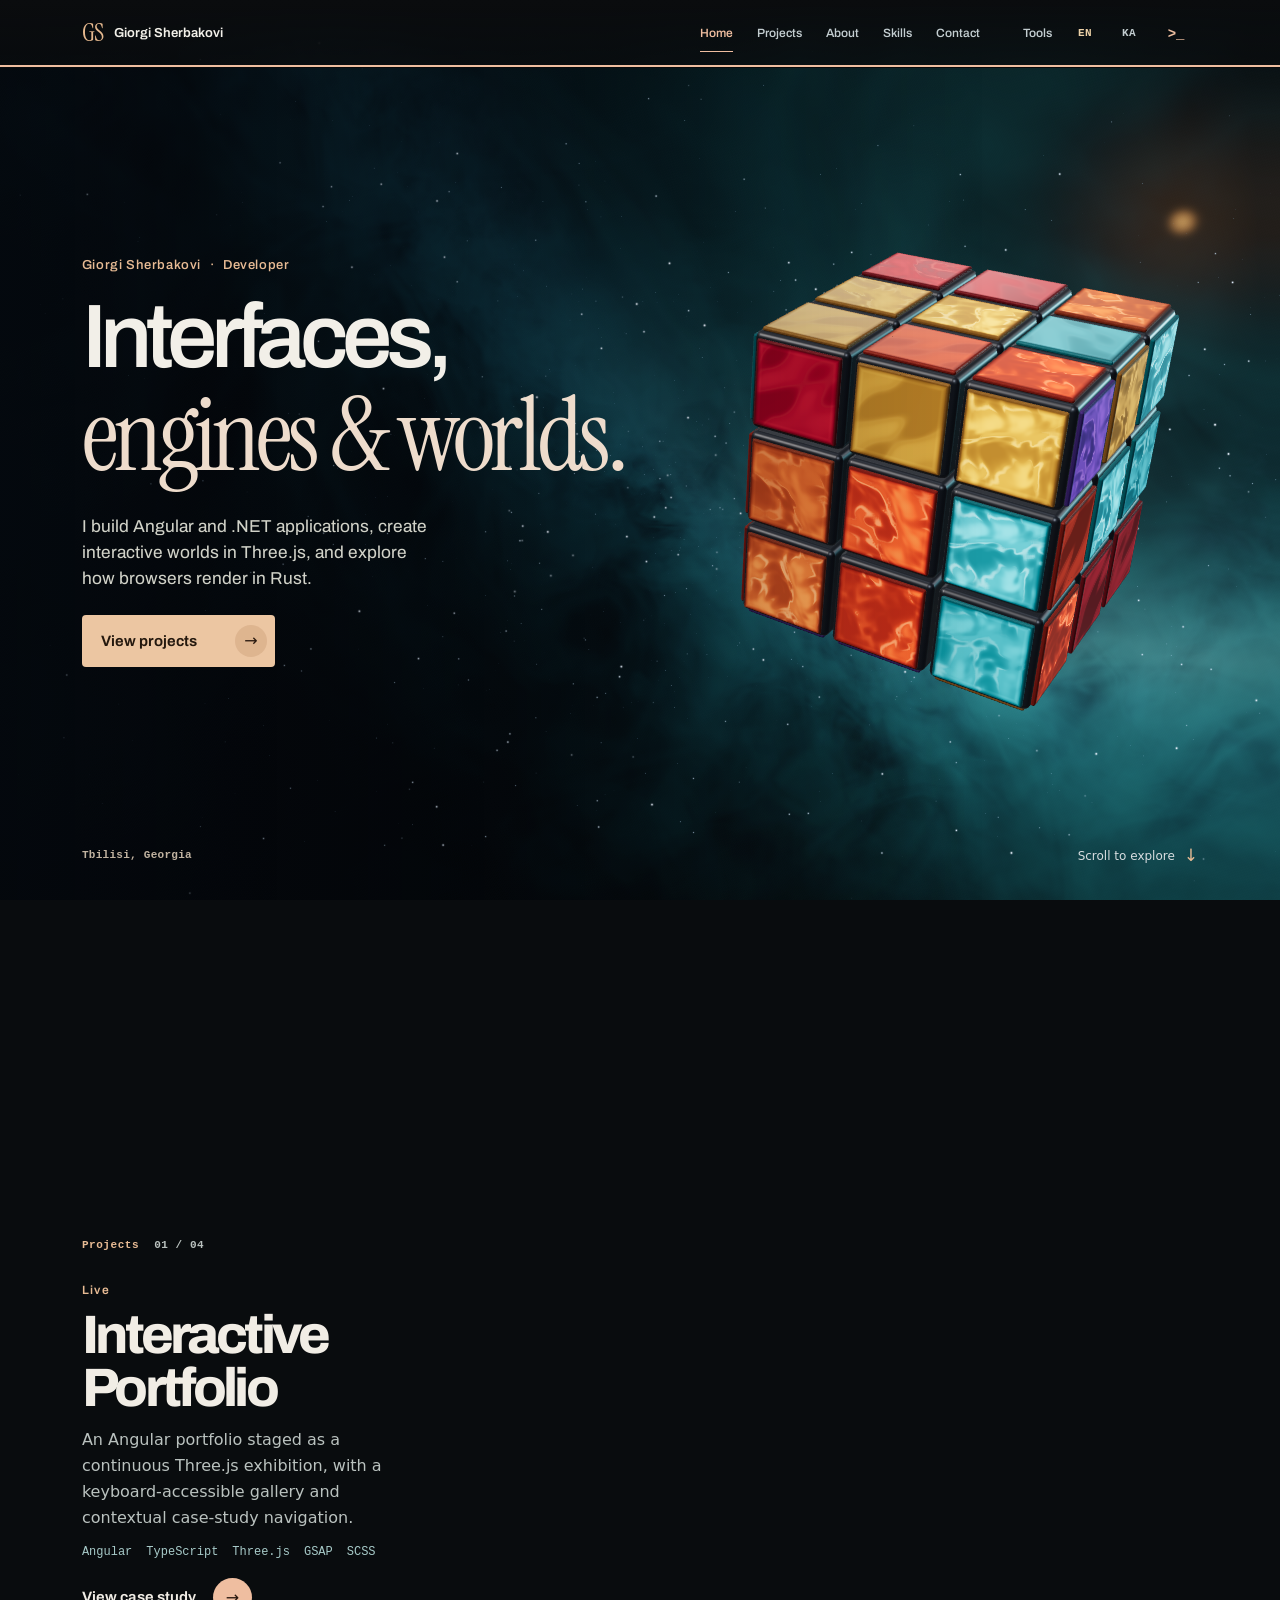
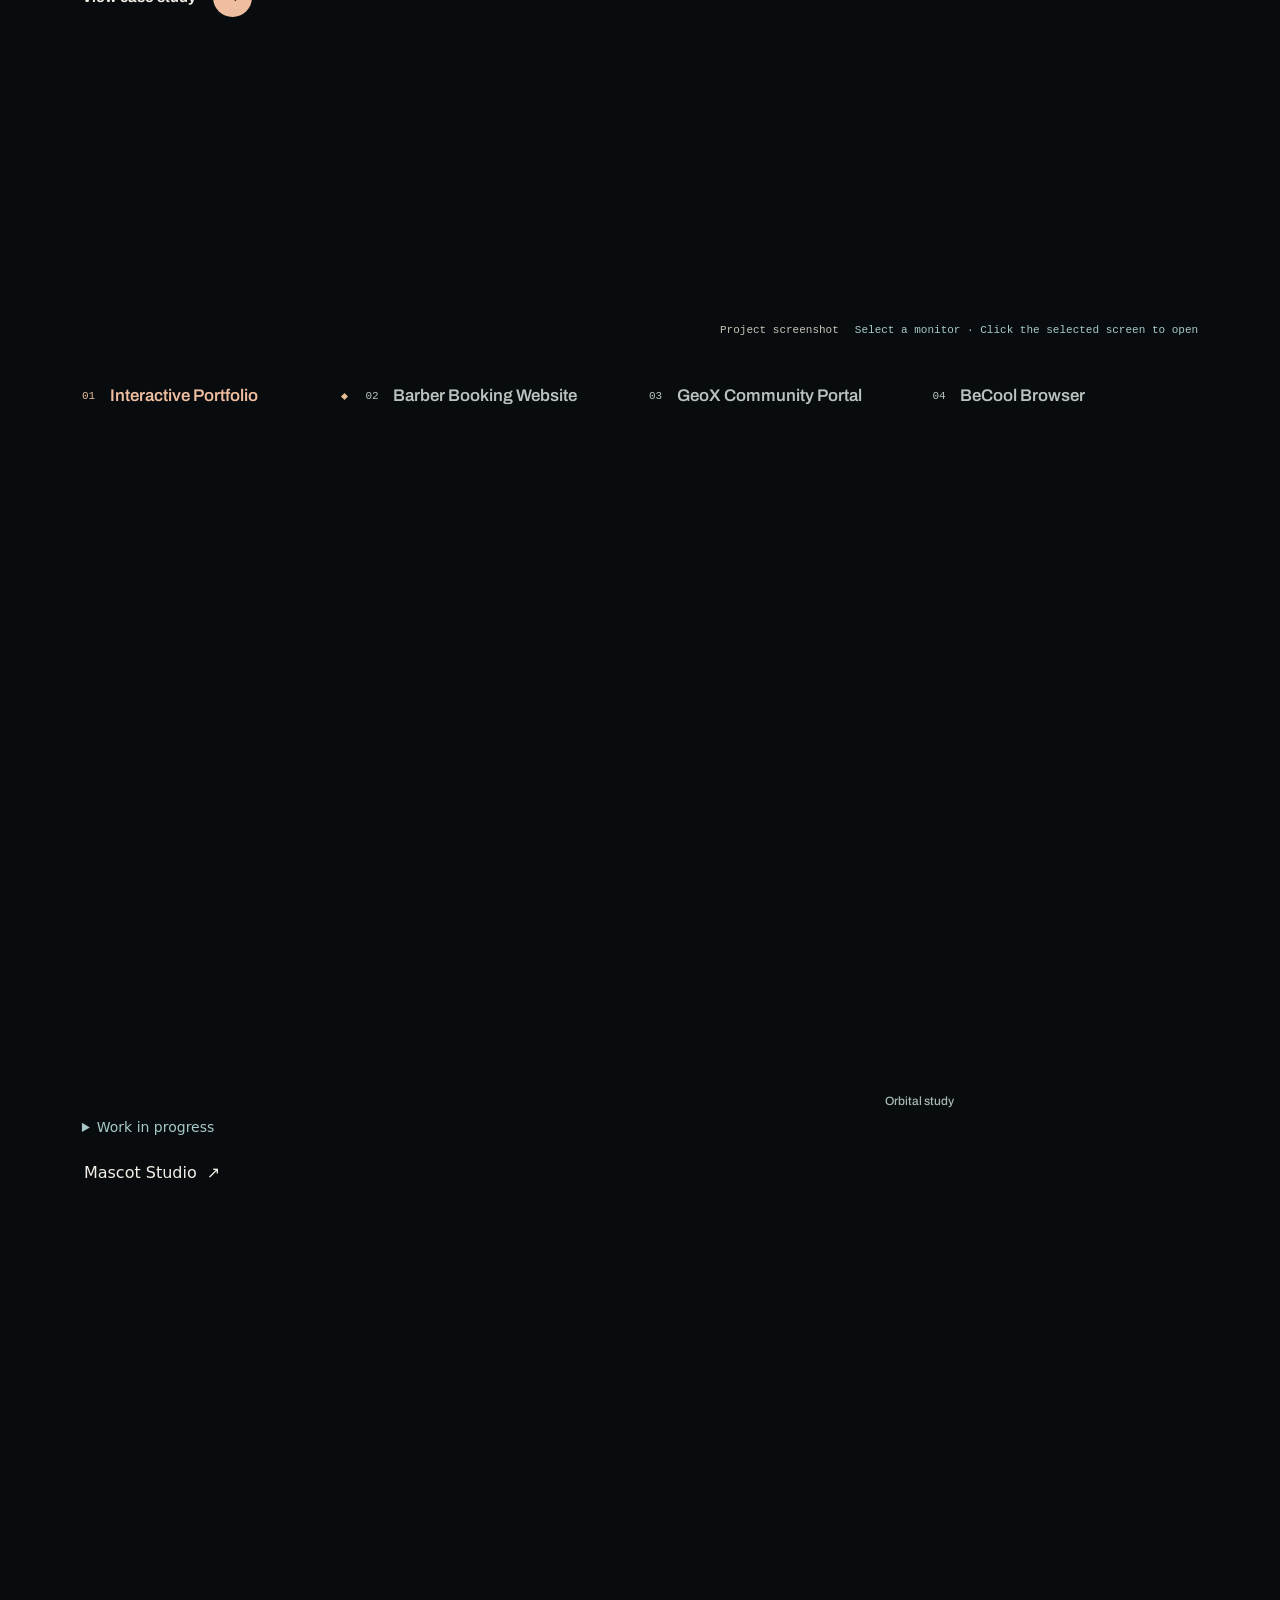
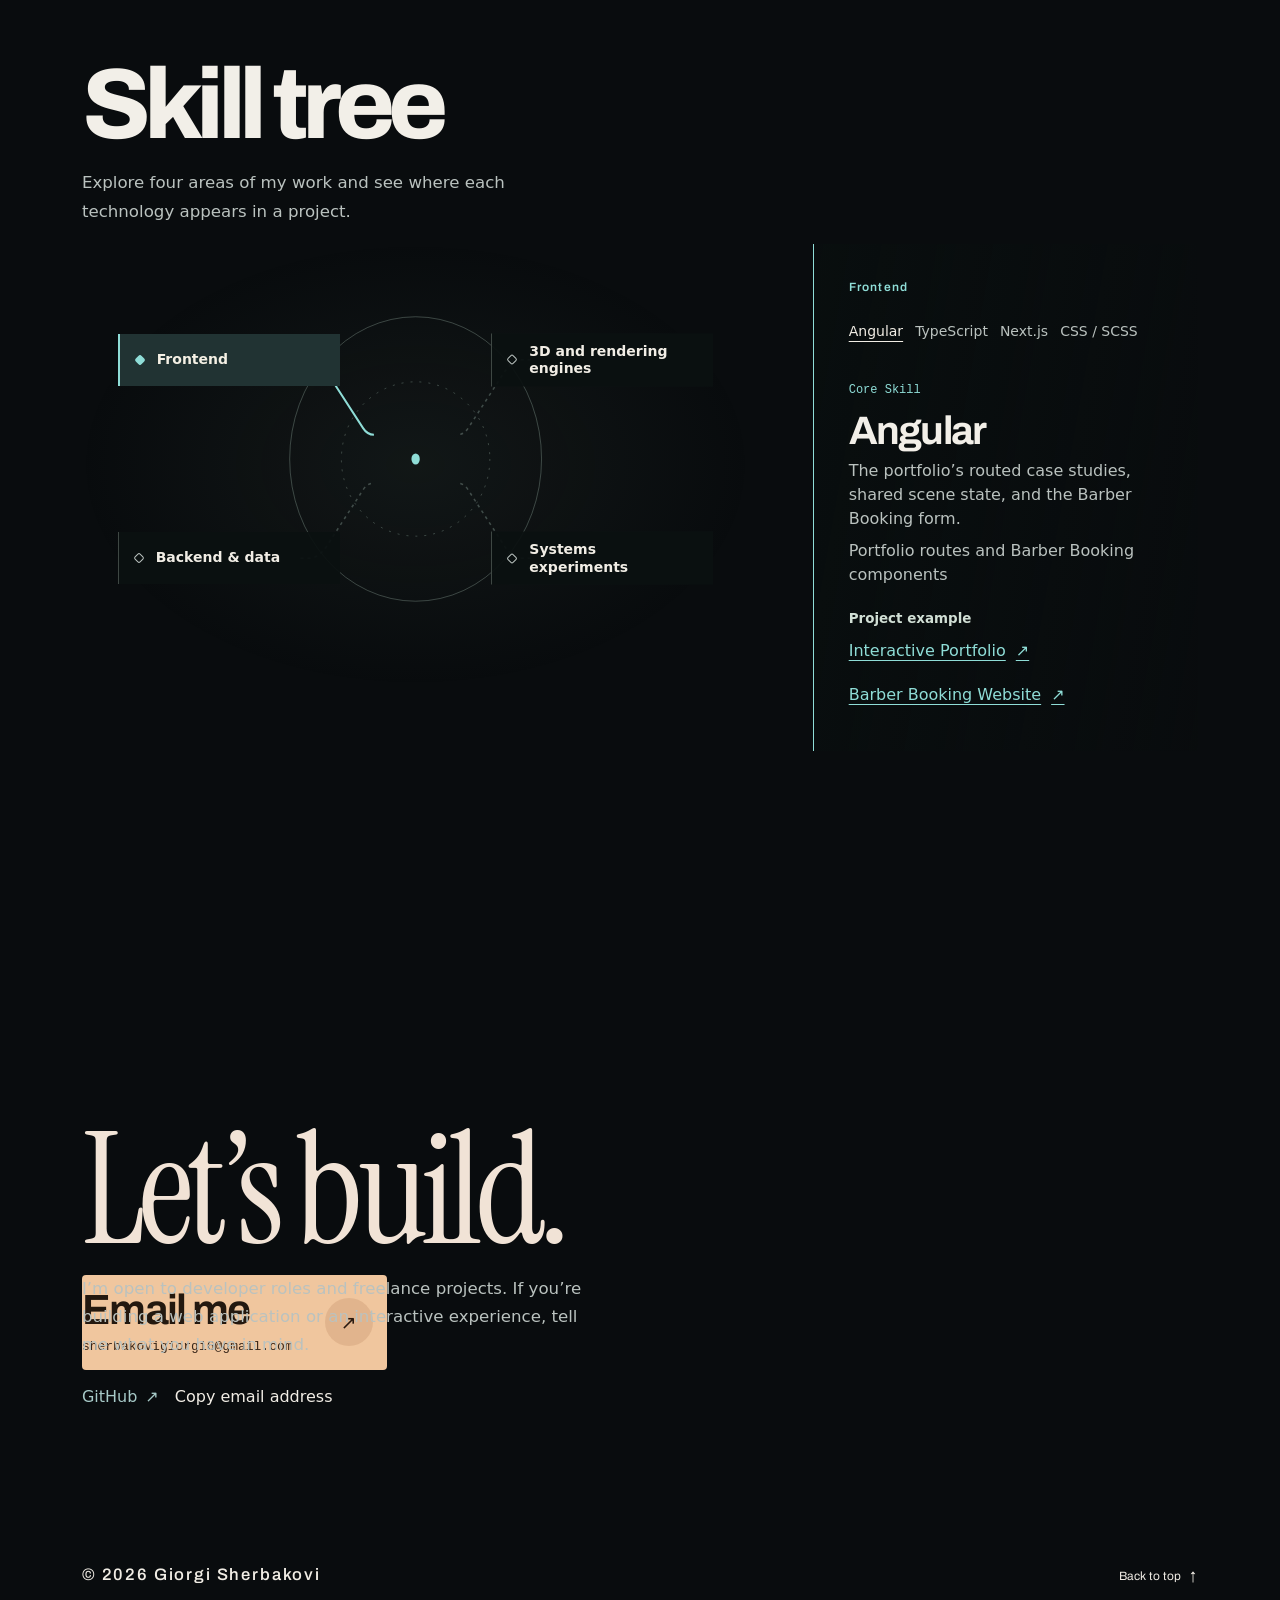
==== contact/index.html @ faaa82f2 "Publish Developer OS V4.5 Stellar Core Source commit: 017b58bb13eb6f412cd956d3a0b739224f636cc8" ====
<!doctype html>
<html lang="en" data-beasties-container>
  <head>
    <meta charset="utf-8">
    <meta name="color-scheme" content="dark">
    <meta name="theme-color" content="#090c0e">
    <script>
      try {
        if (localStorage.getItem('developer-os-theme') !== null) {
          localStorage.removeItem('developer-os-theme');
        }
      } catch {}
    </script>
    <title>Contact | Giorgi Sherbakovi</title>
    <meta name="description" content="Email and GitHub contact details for Giorgi Sherbakovi.">
    <meta property="og:type" content="website">
    <meta property="og:title" content="Contact | Giorgi Sherbakovi">
    <meta property="og:site_name" content="Giorgi Sherbakovi">
    <meta property="og:description" content="Email and GitHub contact details for Giorgi Sherbakovi.">
    <meta property="og:url" content="https://sherbakovi.me/contact/">
    <meta property="og:image" content="https://sherbakovi.me/images/brand/giorgi-sherbakovi.png">
    <meta property="og:image:alt" content="GS monogram and the text “Giorgi Sherbakovi — Developer.”">
    <meta name="twitter:card" content="summary_large_image">
    <link rel="canonical" href="https://sherbakovi.me/contact/">
    <base href="/">
    <meta name="viewport" content="width=device-width, initial-scale=1">
    <link rel="icon" type="image/x-icon" href="/favicon.ico" sizes="16x16 32x32 48x48">
    <link rel="icon" type="image/svg+xml" href="/favicon.svg" sizes="any">
    <link rel="apple-touch-icon" href="/apple-touch-icon.png" sizes="180x180">
    
  <style>:root{--v4-type:Archivo, "Segoe UI", system-ui, sans-serif;--v4-ease:cubic-bezier(.2, .82, .24, 1);--v4-flare:#efbea0}:root{--portfolio-display:"Inter", "Segoe UI", system-ui, sans-serif;--exhibition-paper:color-mix(in srgb, var(--bg) 90%, #272526);--exhibition-accent:color-mix(in srgb, var(--accent) 48%, var(--text));--exhibition-line:color-mix(in srgb, var(--text) 25%, transparent);--exhibition-gutter:clamp(20px, 6.4vw, 116px);--exhibition-end:max(var(--exhibition-gutter), 106px);--exhibition-display:"Baskervville", "Baskerville", "Georgia", serif;--exhibition-weight:400;--chrome-ease:cubic-bezier(.23, 1, .32, 1);--chrome-surface:#101619;--chrome-ink:#f2f0e9;--chrome-muted:#c3cdd0;--chrome-current:#ecd1a7;--chrome-highlight:rgb(199 224 221 / 10%)}@media(max-width:900px){:root{--exhibition-end:var(--exhibition-gutter)}}:root{color-scheme:dark;--bg:#090c0e;--bg-soft:#101519;--bg-softer:#20272a;--panel:#151a1e;--panel-raised:#20272a;--card:rgb(255 255 255 / 7%);--card-strong:rgb(255 255 255 / 12%);--card-border:rgb(229 231 235 / 26%);--control-bg:rgb(255 255 255 / 8%);--control-hover:rgb(255 255 255 / 15%);--control-active:rgb(255 255 255 / 21%);--text:#f2efe8;--muted:#a1a1aa;--muted-strong:#d4d4d8;--icon:#d4d4d8;--accent:#d3e7e2;--accent-2:#9caaa7;--accent-soft:rgb(166 212 201 / 13%);--focus:#f0c893;--on-accent:#111214;--shadow-glow:0 18px 60px rgb(0 0 0 / 40%);--bg-orb-1:rgb(81 157 148 / 7%);--bg-orb-2:rgb(180 122 71 / 5%);--bg-orb-3:transparent;--success:#86efac;--warning:#fbbf24;--danger:#f87171;--radius-xl:16px;--radius-lg:12px;--radius-md:8px;--star-core:rgb(255 255 255 / 95%);--star-soft:rgb(255 255 255 / 55%);--star-dim:rgb(255 255 255 / 28%);--space-glow-y:0px;--space-far-x:0px;--space-far-y:0px;--space-far-rotate:0deg;--space-near-x:0px;--space-near-y:0px;--space-near-rotate:0deg;--space-trail-x:0px;--space-trail-y:0px;--space-trail-rotate:0deg}*{box-sizing:border-box}html{scroll-behavior:smooth;overflow-x:hidden;background:var(--bg)}html,body{width:100%;max-width:100%;min-height:100%;overflow-x:clip}body{position:relative;isolation:isolate;margin:0;min-height:100vh;font-family:Inter,system-ui,-apple-system,BlinkMacSystemFont,Segoe UI,sans-serif;background:radial-gradient(ellipse at 12% calc(-10% + var(--space-glow-y)),color-mix(in srgb,var(--bg-orb-1) 82%,transparent),transparent 40%),radial-gradient(ellipse at 88% calc(2% + var(--space-glow-y)),color-mix(in srgb,var(--bg-orb-2) 74%,transparent),transparent 36%),radial-gradient(ellipse at 42% 108%,color-mix(in srgb,var(--bg-orb-3) 90%,transparent),transparent 34%),linear-gradient(180deg,color-mix(in srgb,var(--bg) 88%,#000 12%),var(--bg));color:var(--text);overflow-x:clip;text-rendering:optimizeLegibility;-webkit-font-smoothing:antialiased}app-root{position:relative;z-index:2;display:block;max-width:100%;min-height:100vh;overflow-x:clip}@media(prefers-reduced-motion:reduce){html{scroll-behavior:auto}*,*:before,*:after{animation-duration:.01ms!important;animation-iteration-count:1!important;transition-duration:.01ms!important}}@media(max-width:640px){body{background:radial-gradient(ellipse at 50% -8%,var(--bg-orb-1),transparent 38%),radial-gradient(ellipse at 100% 18%,var(--bg-orb-2),transparent 34%),var(--bg)}}</style><link rel="stylesheet" href="styles-SIRXINCX.css" media="print" data-beasties-media="all"><noscript><link rel="stylesheet" href="styles-SIRXINCX.css"></noscript></head>
  <body>
    <app-root></app-root>
  <link rel="modulepreload" href="chunk-DJVAsKa_.js"><script src="main-AMEMIIWN.js" type="module"></script><script>document.querySelectorAll('link[data-beasties-media]').forEach(function(l){l.media=l.getAttribute('data-beasties-media');l.removeAttribute('data-beasties-media')})</script><script type="module" src="/ping/ping.js"></script></body>
</html>
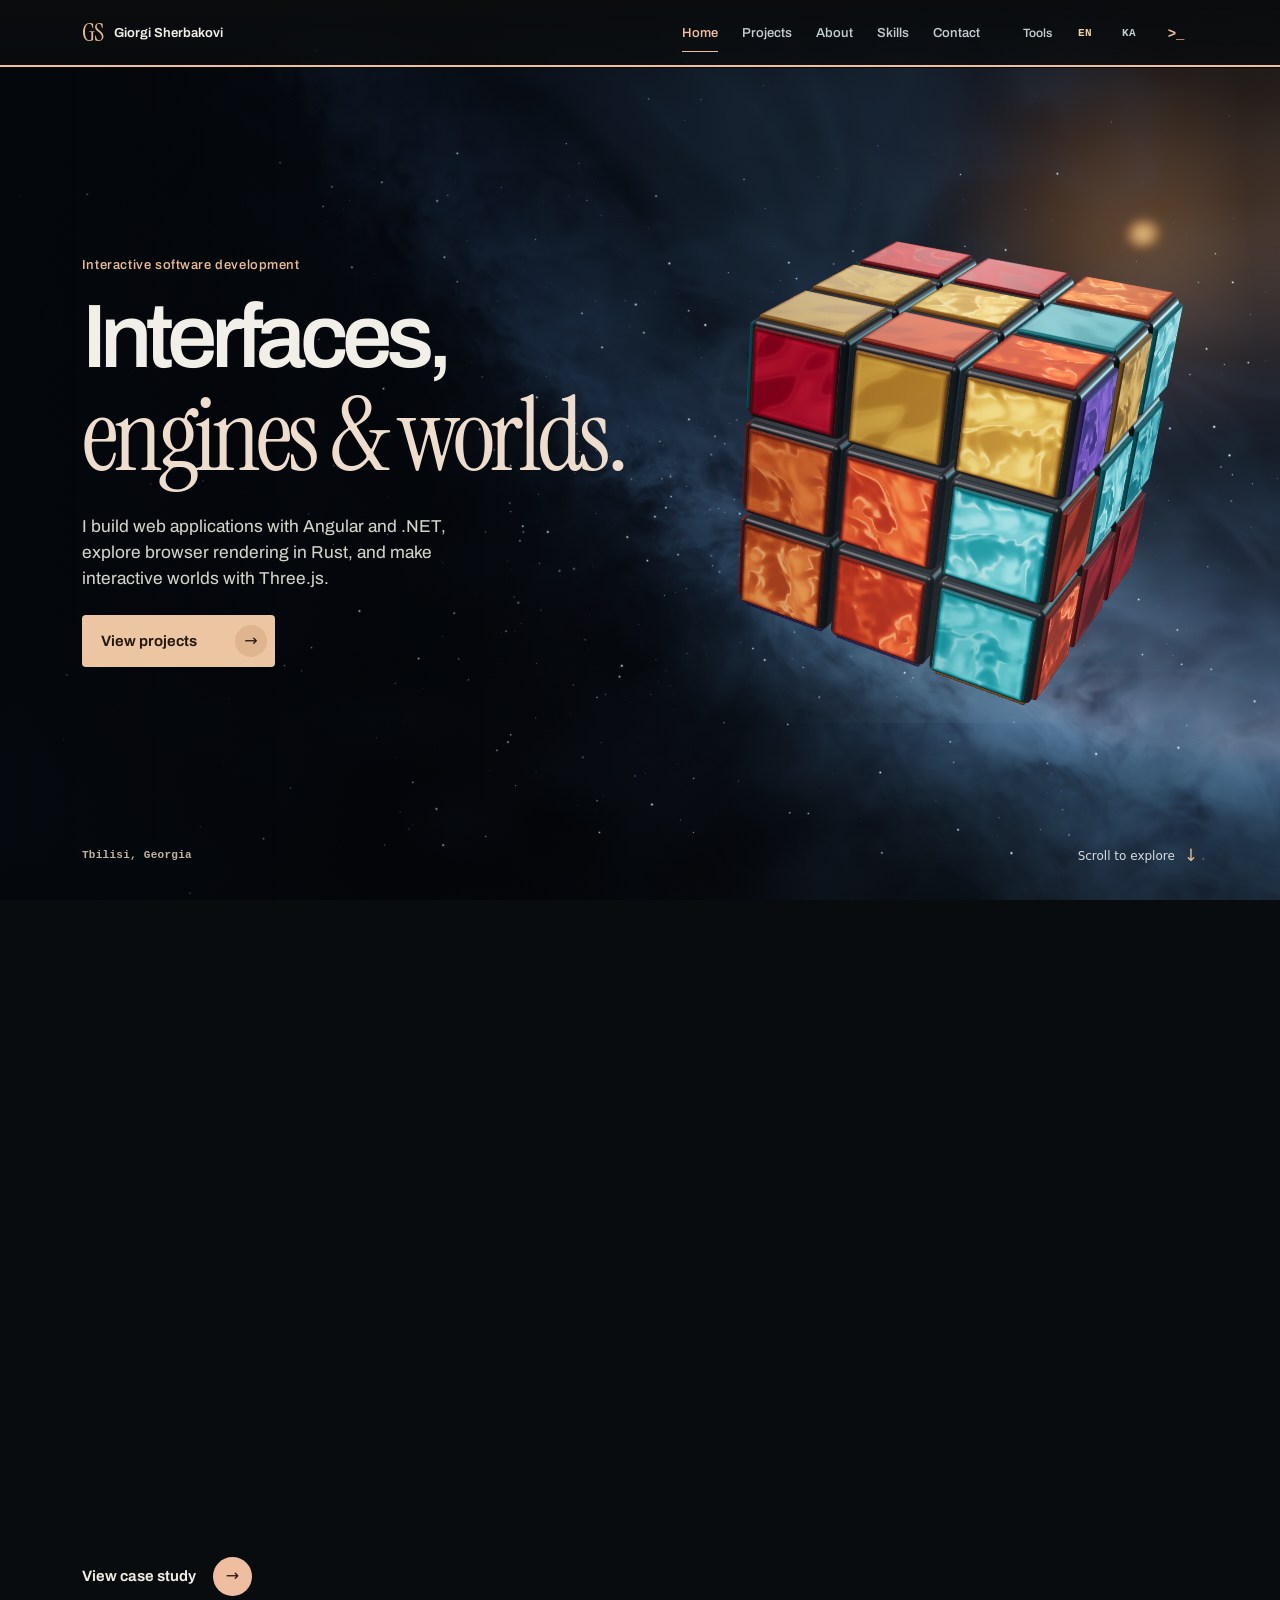
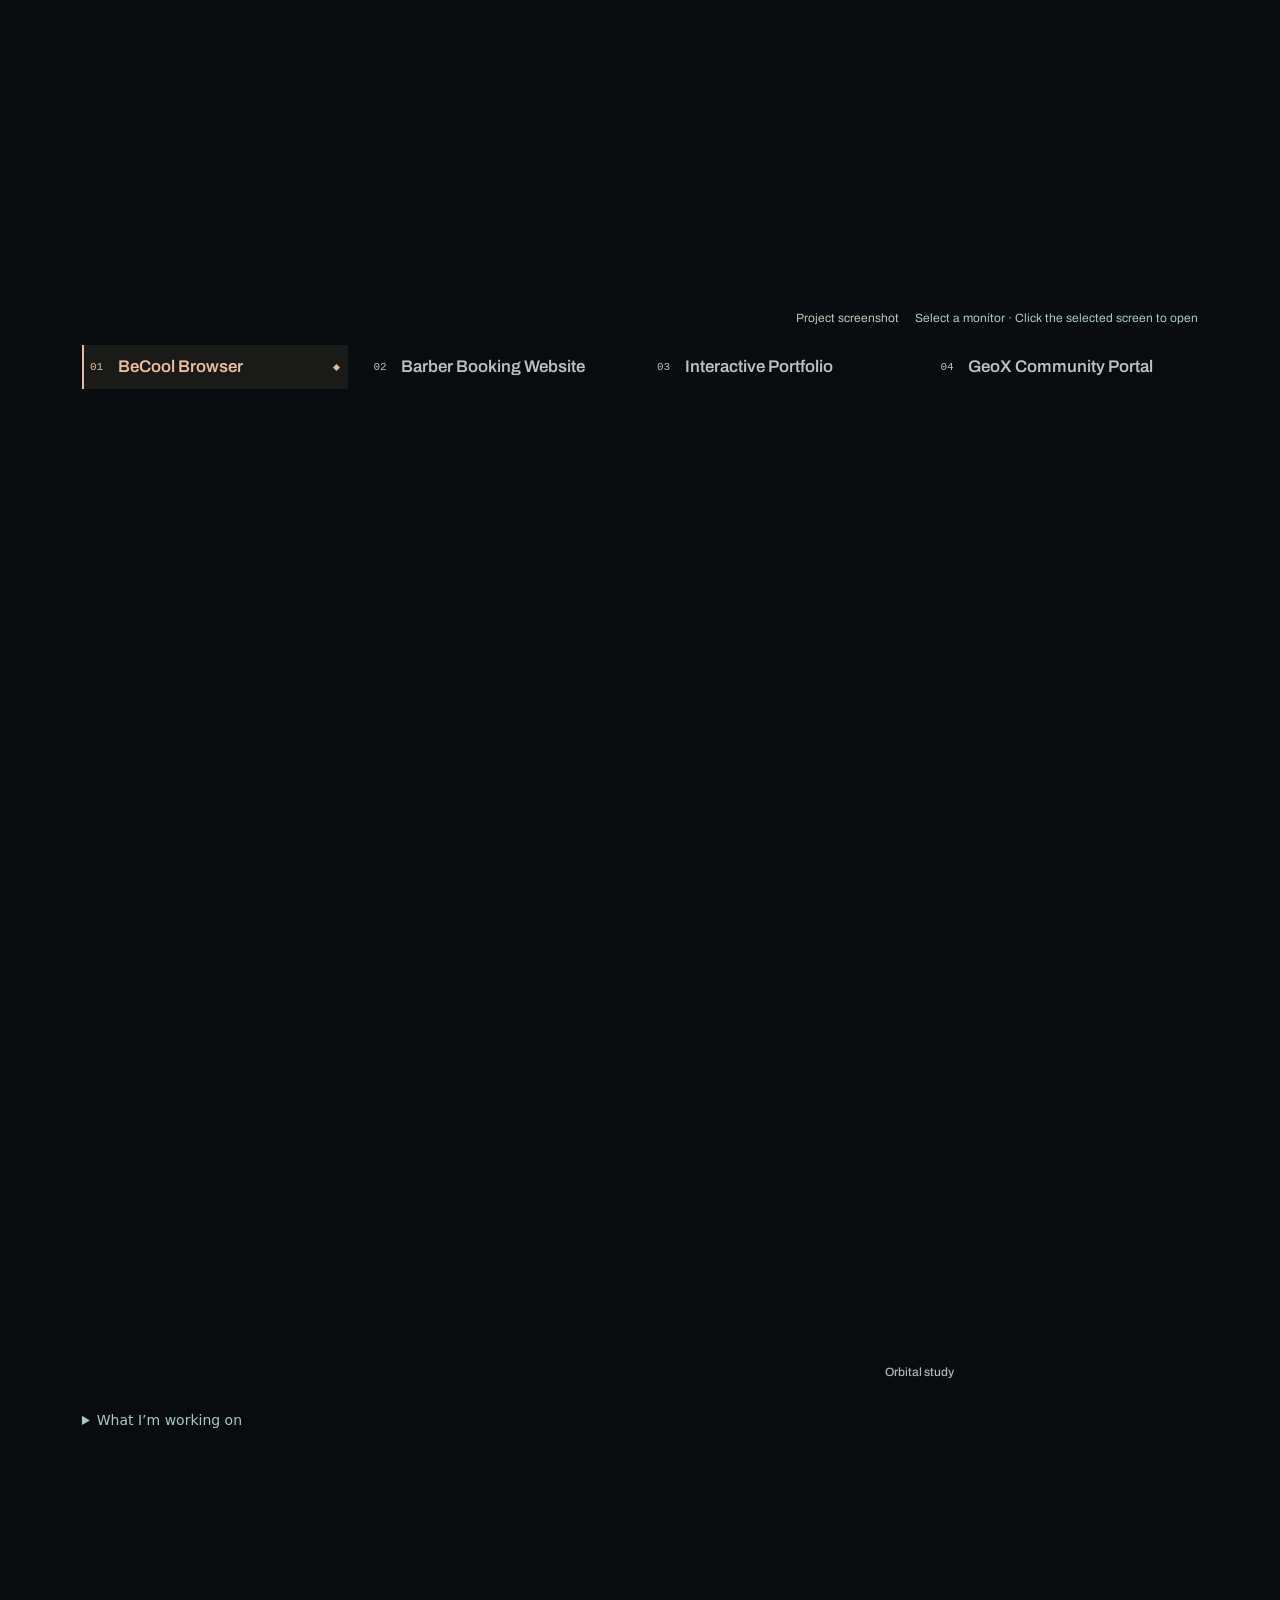
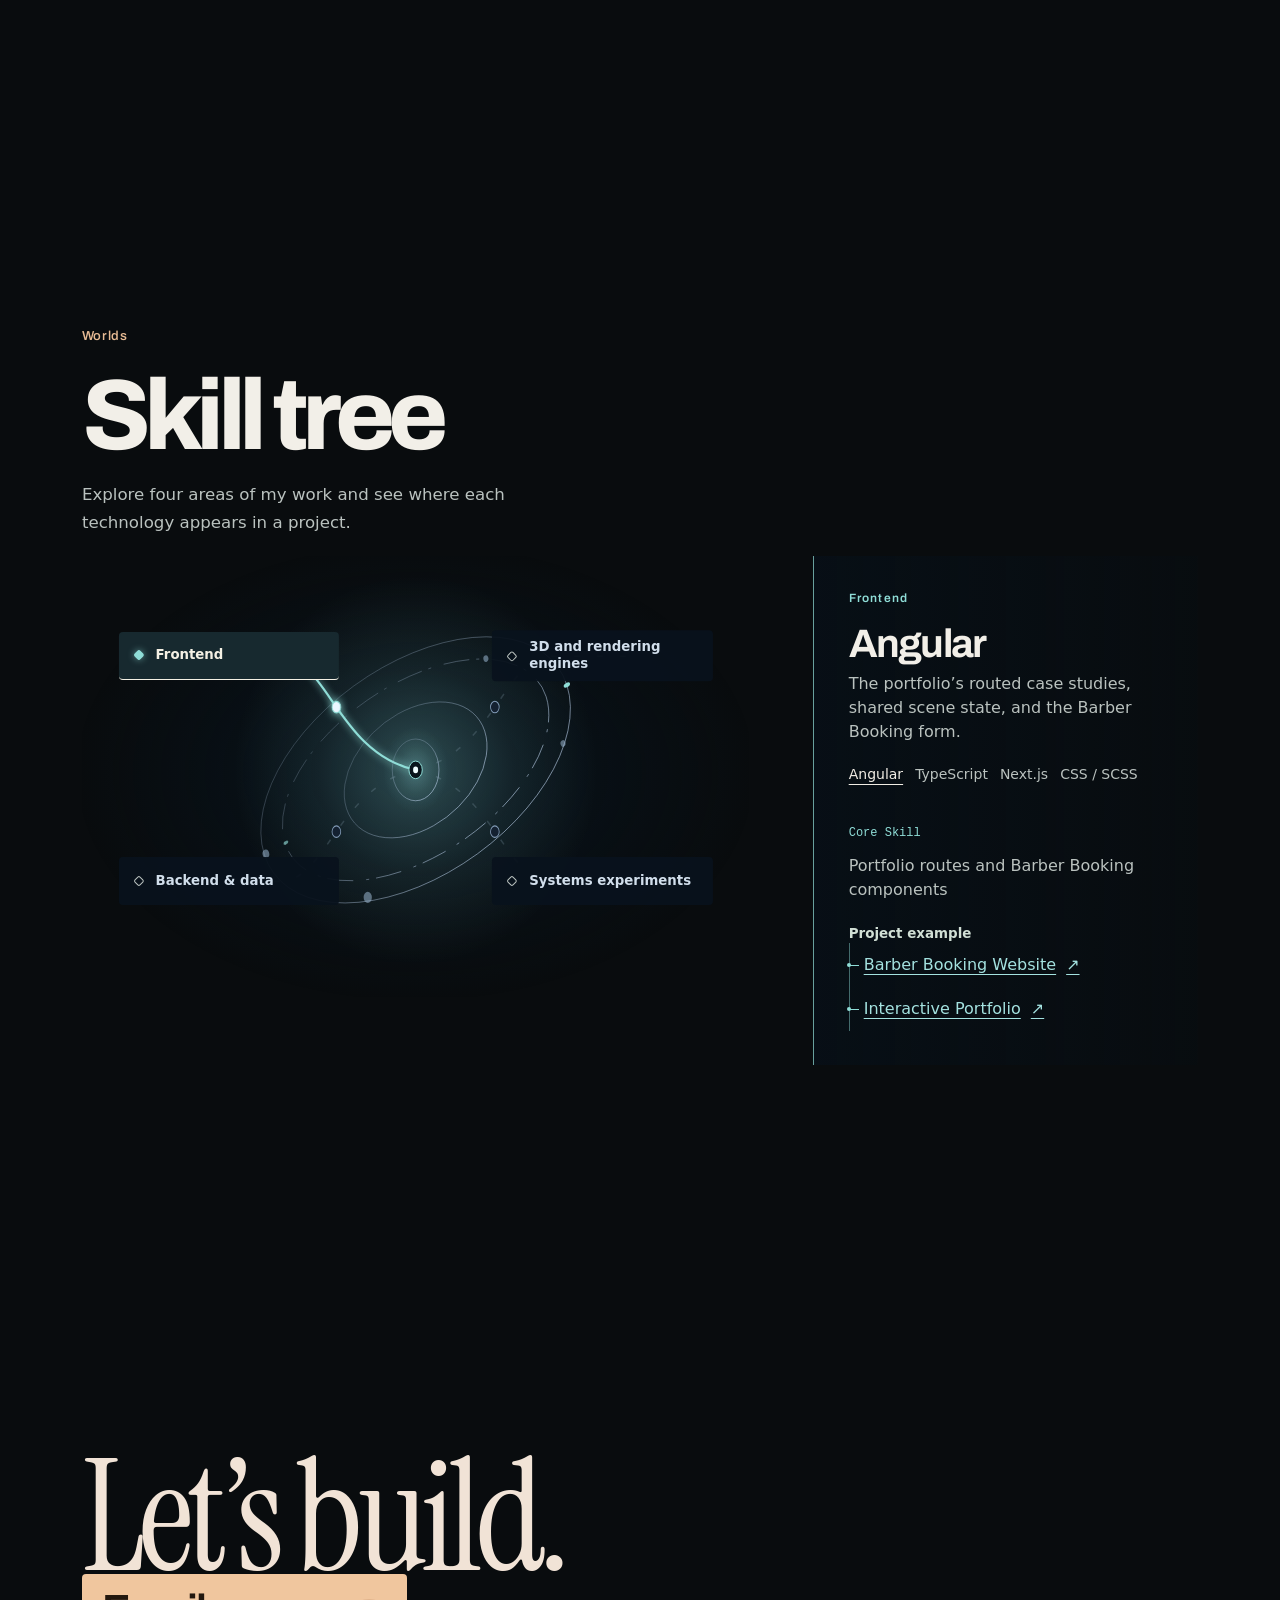
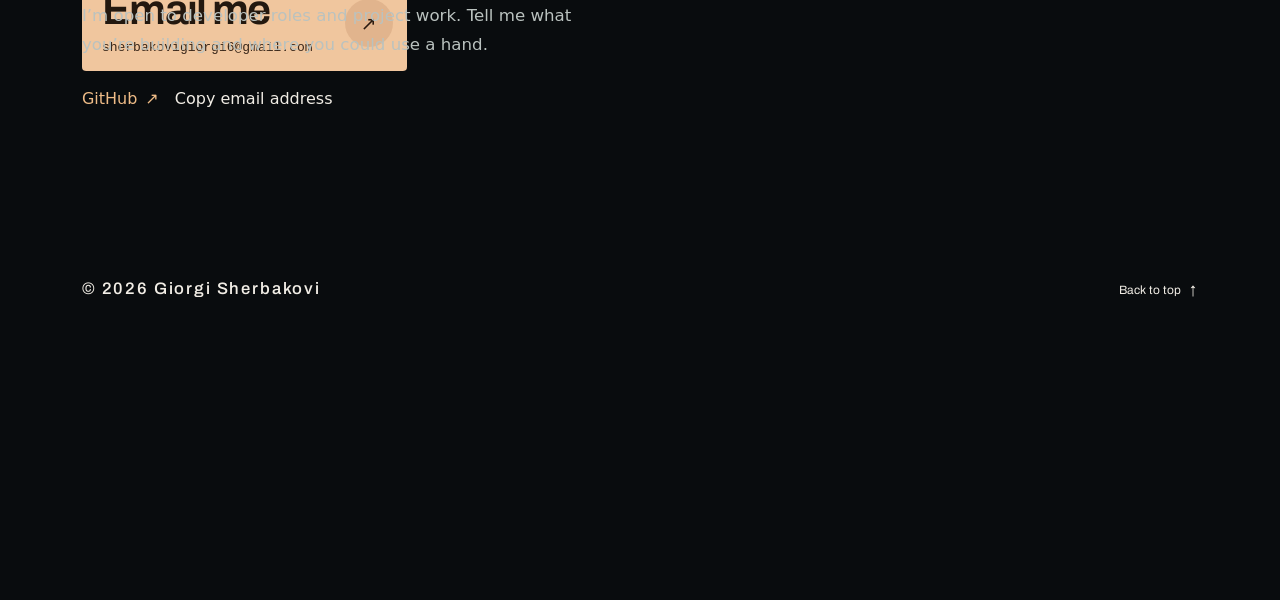
==== commit 4bcff52d: "Publish Developer OS V3.2 Living World Source commit: 3b819353b4a1cee45e80cff7ab6f73075293ab19" ====
--- a/contact/index.html
+++ b/contact/index.html
@@ -1,35 +1,35 @@
-<!doctype html>
-<html lang="en" data-beasties-container>
-  <head>
-    <meta charset="utf-8">
-    <meta name="color-scheme" content="dark">
-    <meta name="theme-color" content="#090c0e">
-    <script>
-      try {
-        if (localStorage.getItem('developer-os-theme') !== null) {
-          localStorage.removeItem('developer-os-theme');
-        }
-      } catch {}
-    </script>
-    <title>Contact | Giorgi Sherbakovi</title>
-    <meta name="description" content="Email and GitHub contact details for Giorgi Sherbakovi.">
-    <meta property="og:type" content="website">
-    <meta property="og:title" content="Contact | Giorgi Sherbakovi">
-    <meta property="og:site_name" content="Giorgi Sherbakovi">
-    <meta property="og:description" content="Email and GitHub contact details for Giorgi Sherbakovi.">
-    <meta property="og:url" content="https://sherbakovi.me/contact/">
-    <meta property="og:image" content="https://sherbakovi.me/images/brand/giorgi-sherbakovi.png">
-    <meta property="og:image:alt" content="GS monogram and the text “Giorgi Sherbakovi — Developer.”">
-    <meta name="twitter:card" content="summary_large_image">
-    <link rel="canonical" href="https://sherbakovi.me/contact/">
-    <base href="/">
-    <meta name="viewport" content="width=device-width, initial-scale=1">
-    <link rel="icon" type="image/x-icon" href="/favicon.ico" sizes="16x16 32x32 48x48">
-    <link rel="icon" type="image/svg+xml" href="/favicon.svg" sizes="any">
-    <link rel="apple-touch-icon" href="/apple-touch-icon.png" sizes="180x180">
-    
-  <style>:root{--v4-type:Archivo, "Segoe UI", system-ui, sans-serif;--v4-ease:cubic-bezier(.2, .82, .24, 1);--v4-flare:#efbea0}:root{--portfolio-display:"Inter", "Segoe UI", system-ui, sans-serif;--exhibition-paper:color-mix(in srgb, var(--bg) 90%, #272526);--exhibition-accent:color-mix(in srgb, var(--accent) 48%, var(--text));--exhibition-line:color-mix(in srgb, var(--text) 25%, transparent);--exhibition-gutter:clamp(20px, 6.4vw, 116px);--exhibition-end:max(var(--exhibition-gutter), 106px);--exhibition-display:"Baskervville", "Baskerville", "Georgia", serif;--exhibition-weight:400;--chrome-ease:cubic-bezier(.23, 1, .32, 1);--chrome-surface:#101619;--chrome-ink:#f2f0e9;--chrome-muted:#c3cdd0;--chrome-current:#ecd1a7;--chrome-highlight:rgb(199 224 221 / 10%)}@media(max-width:900px){:root{--exhibition-end:var(--exhibition-gutter)}}:root{color-scheme:dark;--bg:#090c0e;--bg-soft:#101519;--bg-softer:#20272a;--panel:#151a1e;--panel-raised:#20272a;--card:rgb(255 255 255 / 7%);--card-strong:rgb(255 255 255 / 12%);--card-border:rgb(229 231 235 / 26%);--control-bg:rgb(255 255 255 / 8%);--control-hover:rgb(255 255 255 / 15%);--control-active:rgb(255 255 255 / 21%);--text:#f2efe8;--muted:#a1a1aa;--muted-strong:#d4d4d8;--icon:#d4d4d8;--accent:#d3e7e2;--accent-2:#9caaa7;--accent-soft:rgb(166 212 201 / 13%);--focus:#f0c893;--on-accent:#111214;--shadow-glow:0 18px 60px rgb(0 0 0 / 40%);--bg-orb-1:rgb(81 157 148 / 7%);--bg-orb-2:rgb(180 122 71 / 5%);--bg-orb-3:transparent;--success:#86efac;--warning:#fbbf24;--danger:#f87171;--radius-xl:16px;--radius-lg:12px;--radius-md:8px;--star-core:rgb(255 255 255 / 95%);--star-soft:rgb(255 255 255 / 55%);--star-dim:rgb(255 255 255 / 28%);--space-glow-y:0px;--space-far-x:0px;--space-far-y:0px;--space-far-rotate:0deg;--space-near-x:0px;--space-near-y:0px;--space-near-rotate:0deg;--space-trail-x:0px;--space-trail-y:0px;--space-trail-rotate:0deg}*{box-sizing:border-box}html{scroll-behavior:smooth;overflow-x:hidden;background:var(--bg)}html,body{width:100%;max-width:100%;min-height:100%;overflow-x:clip}body{position:relative;isolation:isolate;margin:0;min-height:100vh;font-family:Inter,system-ui,-apple-system,BlinkMacSystemFont,Segoe UI,sans-serif;background:radial-gradient(ellipse at 12% calc(-10% + var(--space-glow-y)),color-mix(in srgb,var(--bg-orb-1) 82%,transparent),transparent 40%),radial-gradient(ellipse at 88% calc(2% + var(--space-glow-y)),color-mix(in srgb,var(--bg-orb-2) 74%,transparent),transparent 36%),radial-gradient(ellipse at 42% 108%,color-mix(in srgb,var(--bg-orb-3) 90%,transparent),transparent 34%),linear-gradient(180deg,color-mix(in srgb,var(--bg) 88%,#000 12%),var(--bg));color:var(--text);overflow-x:clip;text-rendering:optimizeLegibility;-webkit-font-smoothing:antialiased}app-root{position:relative;z-index:2;display:block;max-width:100%;min-height:100vh;overflow-x:clip}@media(prefers-reduced-motion:reduce){html{scroll-behavior:auto}*,*:before,*:after{animation-duration:.01ms!important;animation-iteration-count:1!important;transition-duration:.01ms!important}}@media(max-width:640px){body{background:radial-gradient(ellipse at 50% -8%,var(--bg-orb-1),transparent 38%),radial-gradient(ellipse at 100% 18%,var(--bg-orb-2),transparent 34%),var(--bg)}}</style><link rel="stylesheet" href="styles-SIRXINCX.css" media="print" data-beasties-media="all"><noscript><link rel="stylesheet" href="styles-SIRXINCX.css"></noscript></head>
-  <body>
-    <app-root></app-root>
-  <link rel="modulepreload" href="chunk-DJVAsKa_.js"><script src="main-AMEMIIWN.js" type="module"></script><script>document.querySelectorAll('link[data-beasties-media]').forEach(function(l){l.media=l.getAttribute('data-beasties-media');l.removeAttribute('data-beasties-media')})</script><script type="module" src="/ping/ping.js"></script></body>
-</html>
+<!doctype html>
+<html lang="en" data-beasties-container>
+  <head>
+    <meta charset="utf-8">
+    <meta name="color-scheme" content="dark">
+    <meta name="theme-color" content="#090c0e">
+    <script>
+      try {
+        if (localStorage.getItem('developer-os-theme') !== null) {
+          localStorage.removeItem('developer-os-theme');
+        }
+      } catch {}
+    </script>
+    <title>Contact | Giorgi Sherbakovi</title>
+    <meta name="description" content="Email and GitHub contact details for Giorgi Sherbakovi.">
+    <meta property="og:type" content="website">
+    <meta property="og:title" content="Contact | Giorgi Sherbakovi">
+    <meta property="og:site_name" content="Giorgi Sherbakovi">
+    <meta property="og:description" content="Email and GitHub contact details for Giorgi Sherbakovi.">
+    <meta property="og:url" content="https://sherbakovi.me/contact/">
+    <meta property="og:image" content="https://sherbakovi.me/images/brand/giorgi-sherbakovi.png">
+    <meta property="og:image:alt" content="GS monogram and the text “Giorgi Sherbakovi — Developer.”">
+    <meta name="twitter:card" content="summary_large_image">
+    <link rel="canonical" href="https://sherbakovi.me/contact/">
+    <base href="/">
+    <meta name="viewport" content="width=device-width, initial-scale=1">
+    <link rel="icon" type="image/x-icon" href="/favicon.ico" sizes="16x16 32x32 48x48">
+    <link rel="icon" type="image/svg+xml" href="/favicon.svg" sizes="any">
+    <link rel="apple-touch-icon" href="/apple-touch-icon.png" sizes="180x180">
+    
+  <style>:root{--v4-type:Archivo, "Segoe UI", system-ui, sans-serif;--v4-ease:cubic-bezier(.2, .82, .24, 1);--v4-flare:#efbea0}:root{--portfolio-display:"Inter", "Segoe UI", system-ui, sans-serif;--exhibition-paper:color-mix(in srgb, var(--bg) 90%, #272526);--exhibition-accent:color-mix(in srgb, var(--accent) 48%, var(--text));--exhibition-line:color-mix(in srgb, var(--text) 25%, transparent);--exhibition-gutter:clamp(20px, 6.4vw, 116px);--exhibition-end:max(var(--exhibition-gutter), 106px);--exhibition-display:"Baskervville", "Baskerville", "Georgia", serif;--exhibition-weight:400;--chrome-ease:cubic-bezier(.23, 1, .32, 1);--chrome-surface:#101619;--chrome-ink:#f2f0e9;--chrome-muted:#c3cdd0;--chrome-current:#ecd1a7;--chrome-highlight:rgb(199 224 221 / 10%)}@media(max-width:900px){:root{--exhibition-end:var(--exhibition-gutter)}}@media(prefers-reduced-motion:no-preference){}@media(prefers-reduced-motion:no-preference)and (hover:hover)and (pointer:fine){}:root{color-scheme:dark;--bg:#090c0e;--bg-soft:#101519;--bg-softer:#20272a;--panel:#151a1e;--panel-raised:#20272a;--card:rgb(255 255 255 / 7%);--card-strong:rgb(255 255 255 / 12%);--card-border:rgb(229 231 235 / 26%);--control-bg:rgb(255 255 255 / 8%);--control-hover:rgb(255 255 255 / 15%);--control-active:rgb(255 255 255 / 21%);--text:#f2efe8;--muted:#a1a1aa;--muted-strong:#d4d4d8;--icon:#d4d4d8;--accent:#d3e7e2;--accent-2:#9caaa7;--accent-soft:rgb(166 212 201 / 13%);--focus:#f0c893;--on-accent:#111214;--shadow-glow:0 18px 60px rgb(0 0 0 / 40%);--bg-orb-1:rgb(81 157 148 / 7%);--bg-orb-2:rgb(180 122 71 / 5%);--bg-orb-3:transparent;--success:#86efac;--warning:#fbbf24;--danger:#f87171;--radius-xl:16px;--radius-lg:12px;--radius-md:8px;--star-core:rgb(255 255 255 / 95%);--star-soft:rgb(255 255 255 / 55%);--star-dim:rgb(255 255 255 / 28%);--space-glow-y:0px;--space-far-x:0px;--space-far-y:0px;--space-far-rotate:0deg;--space-near-x:0px;--space-near-y:0px;--space-near-rotate:0deg;--space-trail-x:0px;--space-trail-y:0px;--space-trail-rotate:0deg}*{box-sizing:border-box}html{scroll-behavior:smooth;overflow-x:hidden;background:var(--bg)}html,body{width:100%;max-width:100%;min-height:100%;overflow-x:clip}body{position:relative;isolation:isolate;margin:0;min-height:100vh;font-family:Inter,system-ui,-apple-system,BlinkMacSystemFont,Segoe UI,sans-serif;background:radial-gradient(ellipse at 12% calc(-10% + var(--space-glow-y)),color-mix(in srgb,var(--bg-orb-1) 82%,transparent),transparent 40%),radial-gradient(ellipse at 88% calc(2% + var(--space-glow-y)),color-mix(in srgb,var(--bg-orb-2) 74%,transparent),transparent 36%),radial-gradient(ellipse at 42% 108%,color-mix(in srgb,var(--bg-orb-3) 90%,transparent),transparent 34%),linear-gradient(180deg,color-mix(in srgb,var(--bg) 88%,#000 12%),var(--bg));color:var(--text);overflow-x:clip;text-rendering:optimizeLegibility;-webkit-font-smoothing:antialiased}app-root{position:relative;z-index:2;display:block;max-width:100%;min-height:100vh;overflow-x:clip}@media(prefers-reduced-motion:reduce){html{scroll-behavior:auto}*,*:before,*:after{animation-duration:.01ms!important;animation-iteration-count:1!important;transition-duration:.01ms!important}}@media(max-width:640px){body{background:radial-gradient(ellipse at 50% -8%,var(--bg-orb-1),transparent 38%),radial-gradient(ellipse at 100% 18%,var(--bg-orb-2),transparent 34%),var(--bg)}}</style><link rel="stylesheet" href="styles-YOWAQCXV.css" media="print" data-beasties-media="all"><noscript><link rel="stylesheet" href="styles-YOWAQCXV.css"></noscript></head>
+  <body>
+    <app-root></app-root>
+  <link rel="modulepreload" href="chunk-DJVAsKa_.js"><script src="main-CDTI4MQZ.js" type="module"></script><script>document.querySelectorAll('link[data-beasties-media]').forEach(function(l){l.media=l.getAttribute('data-beasties-media');l.removeAttribute('data-beasties-media')})</script><script type="module" src="/ping/ping.js"></script></body>
+</html>
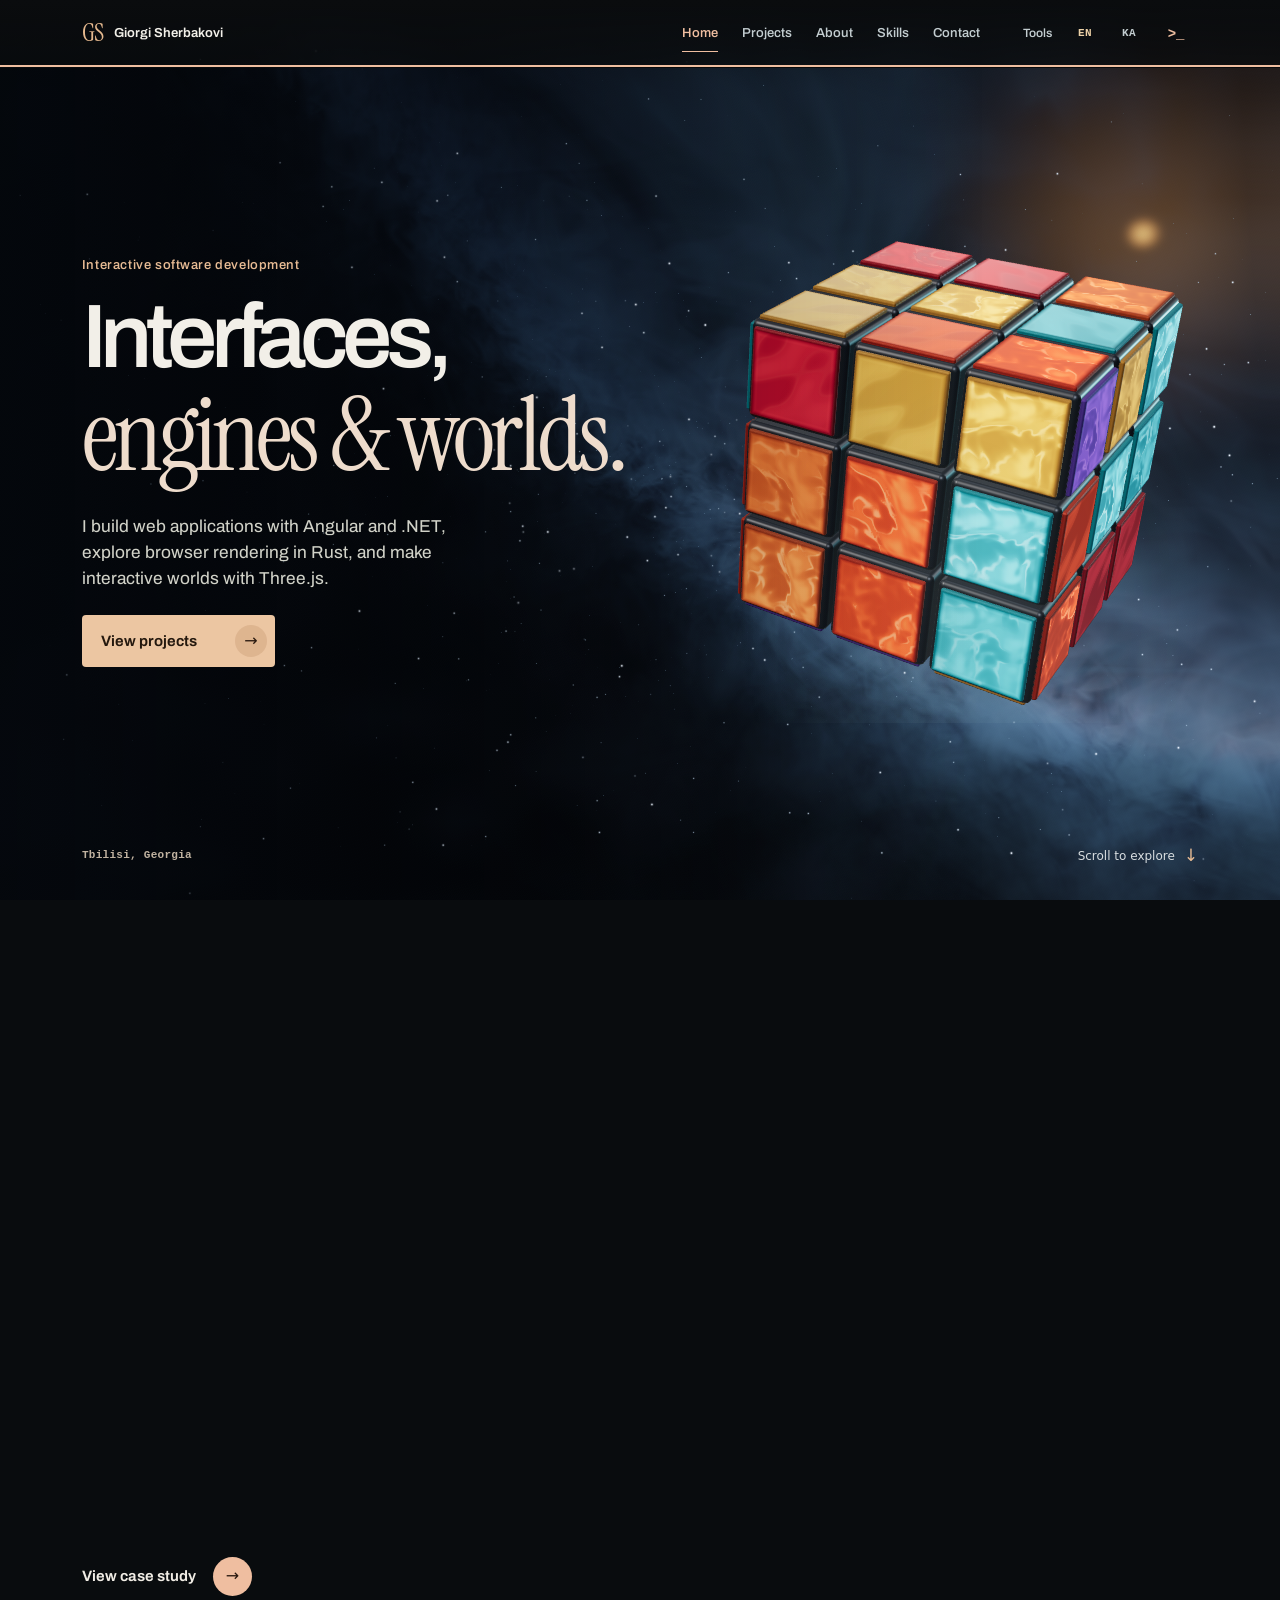
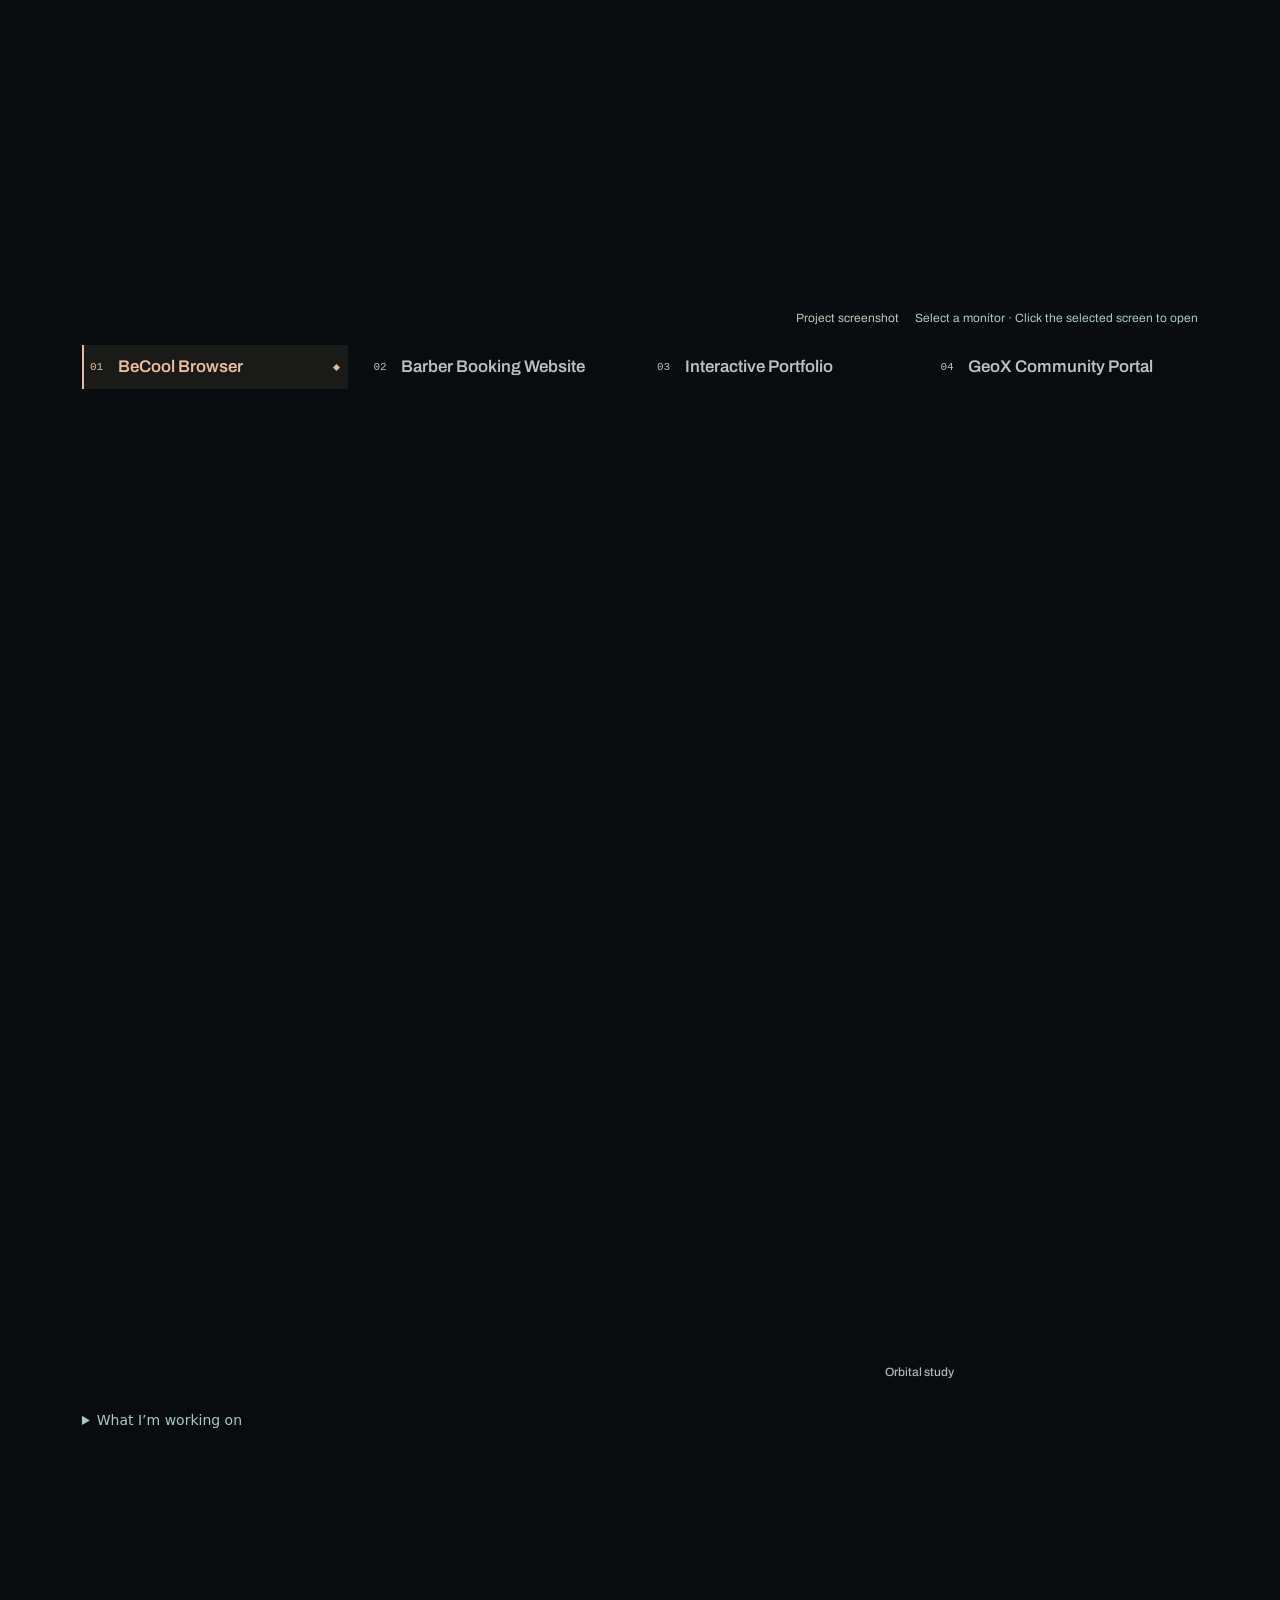
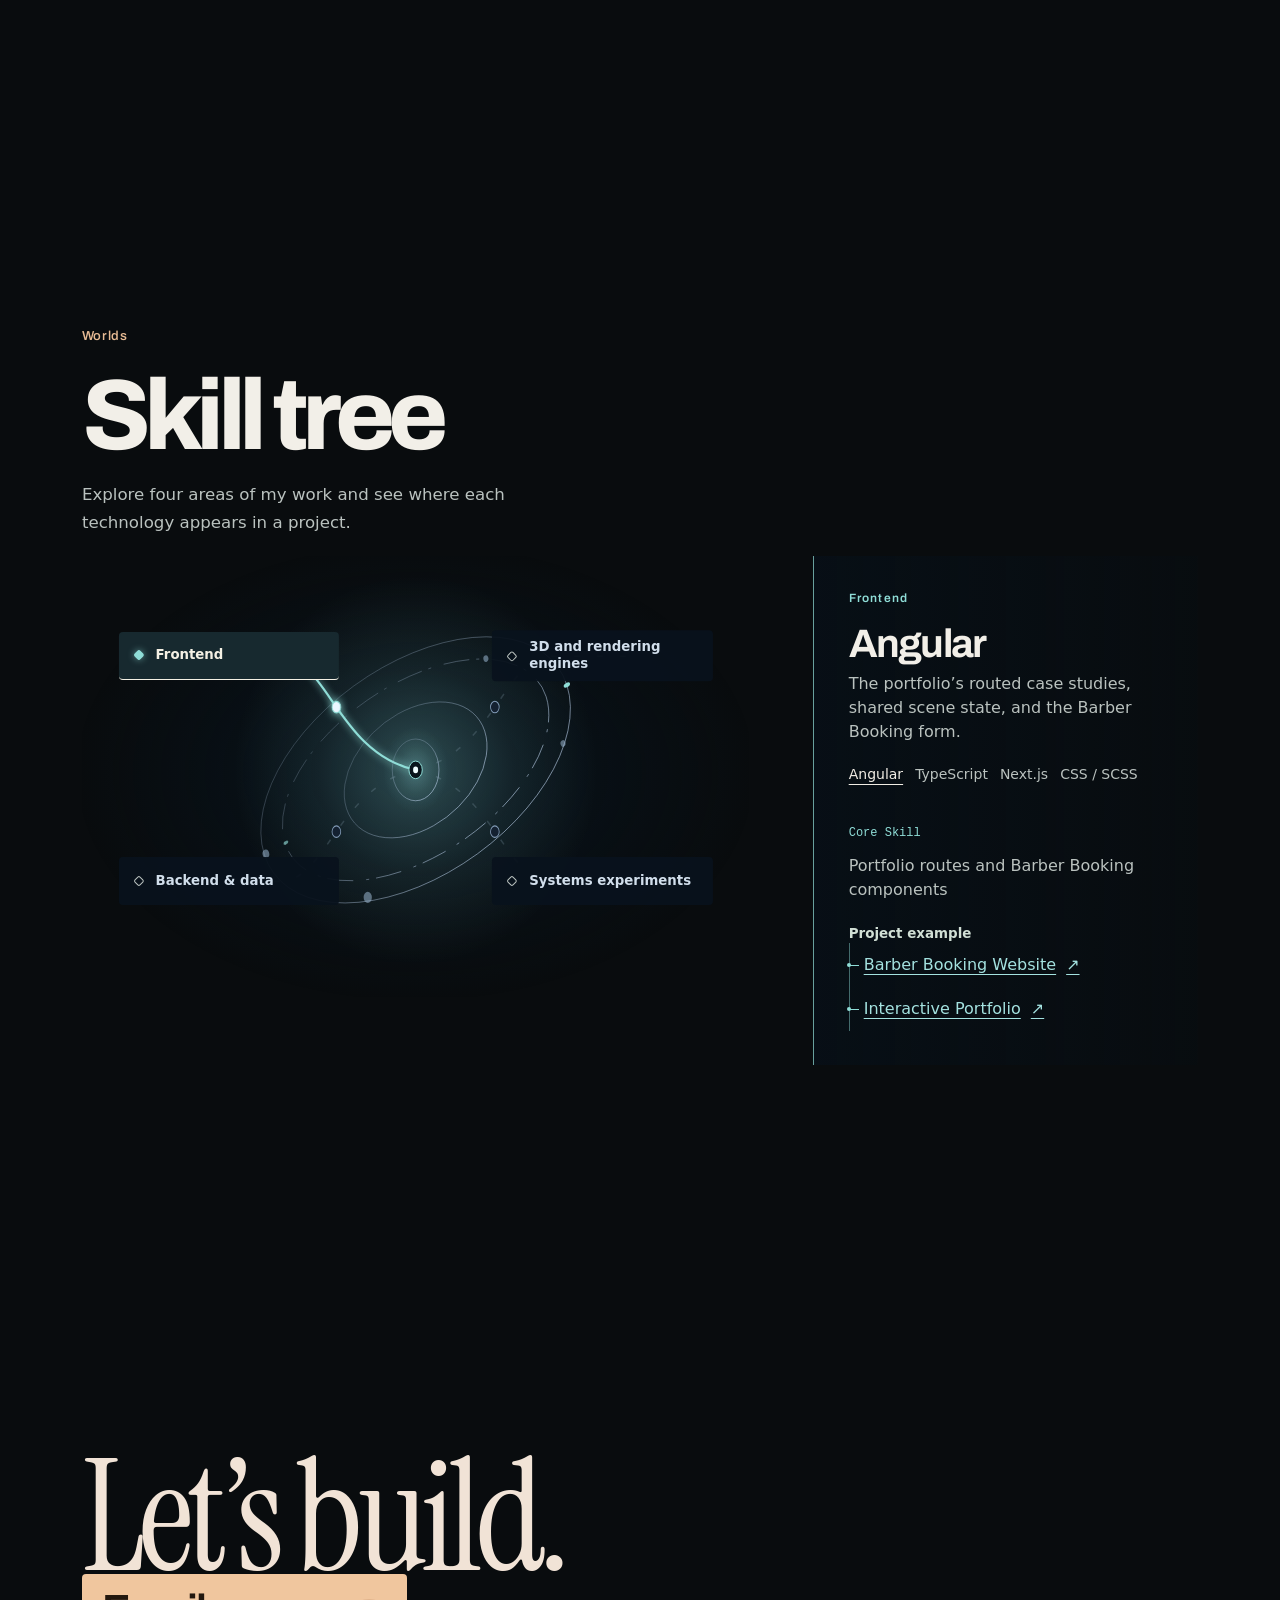
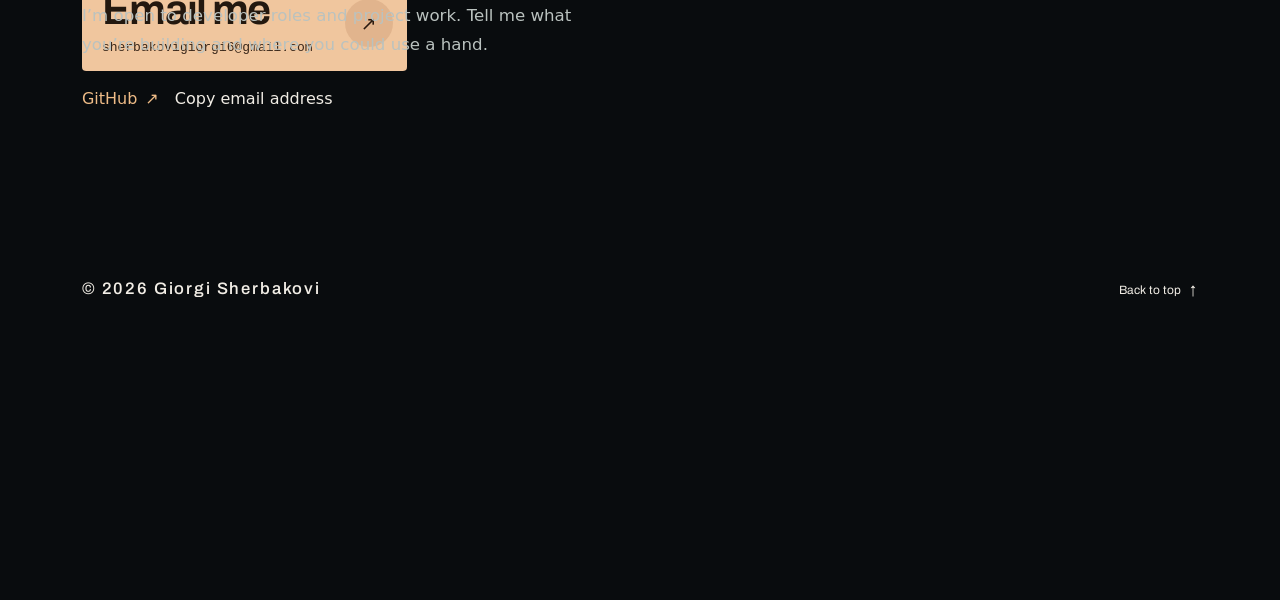
==== commit 03ddbb55: "Publish Developer OS V3.3 - Cube Finale and Shader Polish" ====
--- a/contact/index.html
+++ b/contact/index.html
@@ -31,5 +31,5 @@
   <style>:root{--v4-type:Archivo, "Segoe UI", system-ui, sans-serif;--v4-ease:cubic-bezier(.2, .82, .24, 1);--v4-flare:#efbea0}:root{--portfolio-display:"Inter", "Segoe UI", system-ui, sans-serif;--exhibition-paper:color-mix(in srgb, var(--bg) 90%, #272526);--exhibition-accent:color-mix(in srgb, var(--accent) 48%, var(--text));--exhibition-line:color-mix(in srgb, var(--text) 25%, transparent);--exhibition-gutter:clamp(20px, 6.4vw, 116px);--exhibition-end:max(var(--exhibition-gutter), 106px);--exhibition-display:"Baskervville", "Baskerville", "Georgia", serif;--exhibition-weight:400;--chrome-ease:cubic-bezier(.23, 1, .32, 1);--chrome-surface:#101619;--chrome-ink:#f2f0e9;--chrome-muted:#c3cdd0;--chrome-current:#ecd1a7;--chrome-highlight:rgb(199 224 221 / 10%)}@media(max-width:900px){:root{--exhibition-end:var(--exhibition-gutter)}}@media(prefers-reduced-motion:no-preference){}@media(prefers-reduced-motion:no-preference)and (hover:hover)and (pointer:fine){}:root{color-scheme:dark;--bg:#090c0e;--bg-soft:#101519;--bg-softer:#20272a;--panel:#151a1e;--panel-raised:#20272a;--card:rgb(255 255 255 / 7%);--card-strong:rgb(255 255 255 / 12%);--card-border:rgb(229 231 235 / 26%);--control-bg:rgb(255 255 255 / 8%);--control-hover:rgb(255 255 255 / 15%);--control-active:rgb(255 255 255 / 21%);--text:#f2efe8;--muted:#a1a1aa;--muted-strong:#d4d4d8;--icon:#d4d4d8;--accent:#d3e7e2;--accent-2:#9caaa7;--accent-soft:rgb(166 212 201 / 13%);--focus:#f0c893;--on-accent:#111214;--shadow-glow:0 18px 60px rgb(0 0 0 / 40%);--bg-orb-1:rgb(81 157 148 / 7%);--bg-orb-2:rgb(180 122 71 / 5%);--bg-orb-3:transparent;--success:#86efac;--warning:#fbbf24;--danger:#f87171;--radius-xl:16px;--radius-lg:12px;--radius-md:8px;--star-core:rgb(255 255 255 / 95%);--star-soft:rgb(255 255 255 / 55%);--star-dim:rgb(255 255 255 / 28%);--space-glow-y:0px;--space-far-x:0px;--space-far-y:0px;--space-far-rotate:0deg;--space-near-x:0px;--space-near-y:0px;--space-near-rotate:0deg;--space-trail-x:0px;--space-trail-y:0px;--space-trail-rotate:0deg}*{box-sizing:border-box}html{scroll-behavior:smooth;overflow-x:hidden;background:var(--bg)}html,body{width:100%;max-width:100%;min-height:100%;overflow-x:clip}body{position:relative;isolation:isolate;margin:0;min-height:100vh;font-family:Inter,system-ui,-apple-system,BlinkMacSystemFont,Segoe UI,sans-serif;background:radial-gradient(ellipse at 12% calc(-10% + var(--space-glow-y)),color-mix(in srgb,var(--bg-orb-1) 82%,transparent),transparent 40%),radial-gradient(ellipse at 88% calc(2% + var(--space-glow-y)),color-mix(in srgb,var(--bg-orb-2) 74%,transparent),transparent 36%),radial-gradient(ellipse at 42% 108%,color-mix(in srgb,var(--bg-orb-3) 90%,transparent),transparent 34%),linear-gradient(180deg,color-mix(in srgb,var(--bg) 88%,#000 12%),var(--bg));color:var(--text);overflow-x:clip;text-rendering:optimizeLegibility;-webkit-font-smoothing:antialiased}app-root{position:relative;z-index:2;display:block;max-width:100%;min-height:100vh;overflow-x:clip}@media(prefers-reduced-motion:reduce){html{scroll-behavior:auto}*,*:before,*:after{animation-duration:.01ms!important;animation-iteration-count:1!important;transition-duration:.01ms!important}}@media(max-width:640px){body{background:radial-gradient(ellipse at 50% -8%,var(--bg-orb-1),transparent 38%),radial-gradient(ellipse at 100% 18%,var(--bg-orb-2),transparent 34%),var(--bg)}}</style><link rel="stylesheet" href="styles-YOWAQCXV.css" media="print" data-beasties-media="all"><noscript><link rel="stylesheet" href="styles-YOWAQCXV.css"></noscript></head>
   <body>
     <app-root></app-root>
-  <link rel="modulepreload" href="chunk-DJVAsKa_.js"><script src="main-CDTI4MQZ.js" type="module"></script><script>document.querySelectorAll('link[data-beasties-media]').forEach(function(l){l.media=l.getAttribute('data-beasties-media');l.removeAttribute('data-beasties-media')})</script><script type="module" src="/ping/ping.js"></script></body>
+  <link rel="modulepreload" href="chunk-DJVAsKa_.js"><script src="main-NWA55MSB.js" type="module"></script><script>document.querySelectorAll('link[data-beasties-media]').forEach(function(l){l.media=l.getAttribute('data-beasties-media');l.removeAttribute('data-beasties-media')})</script><script type="module" src="/ping/ping.js"></script></body>
 </html>
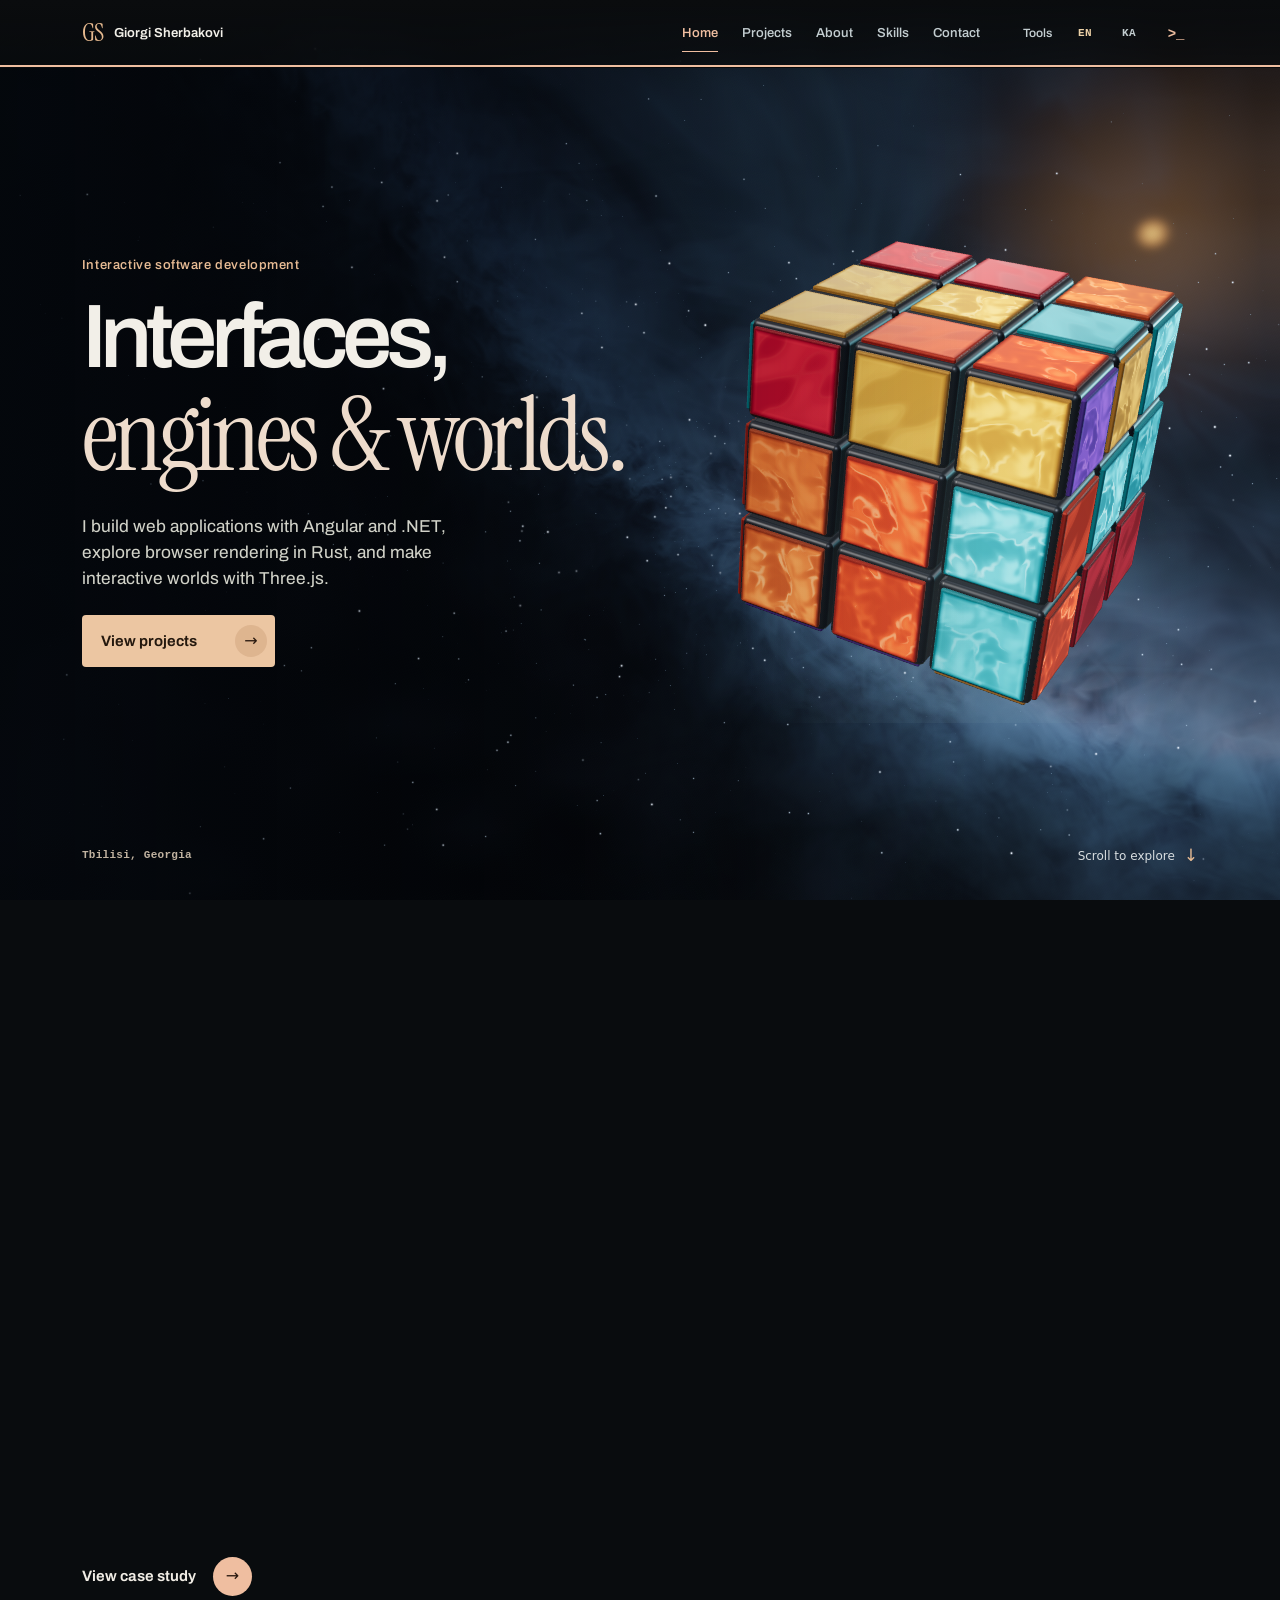
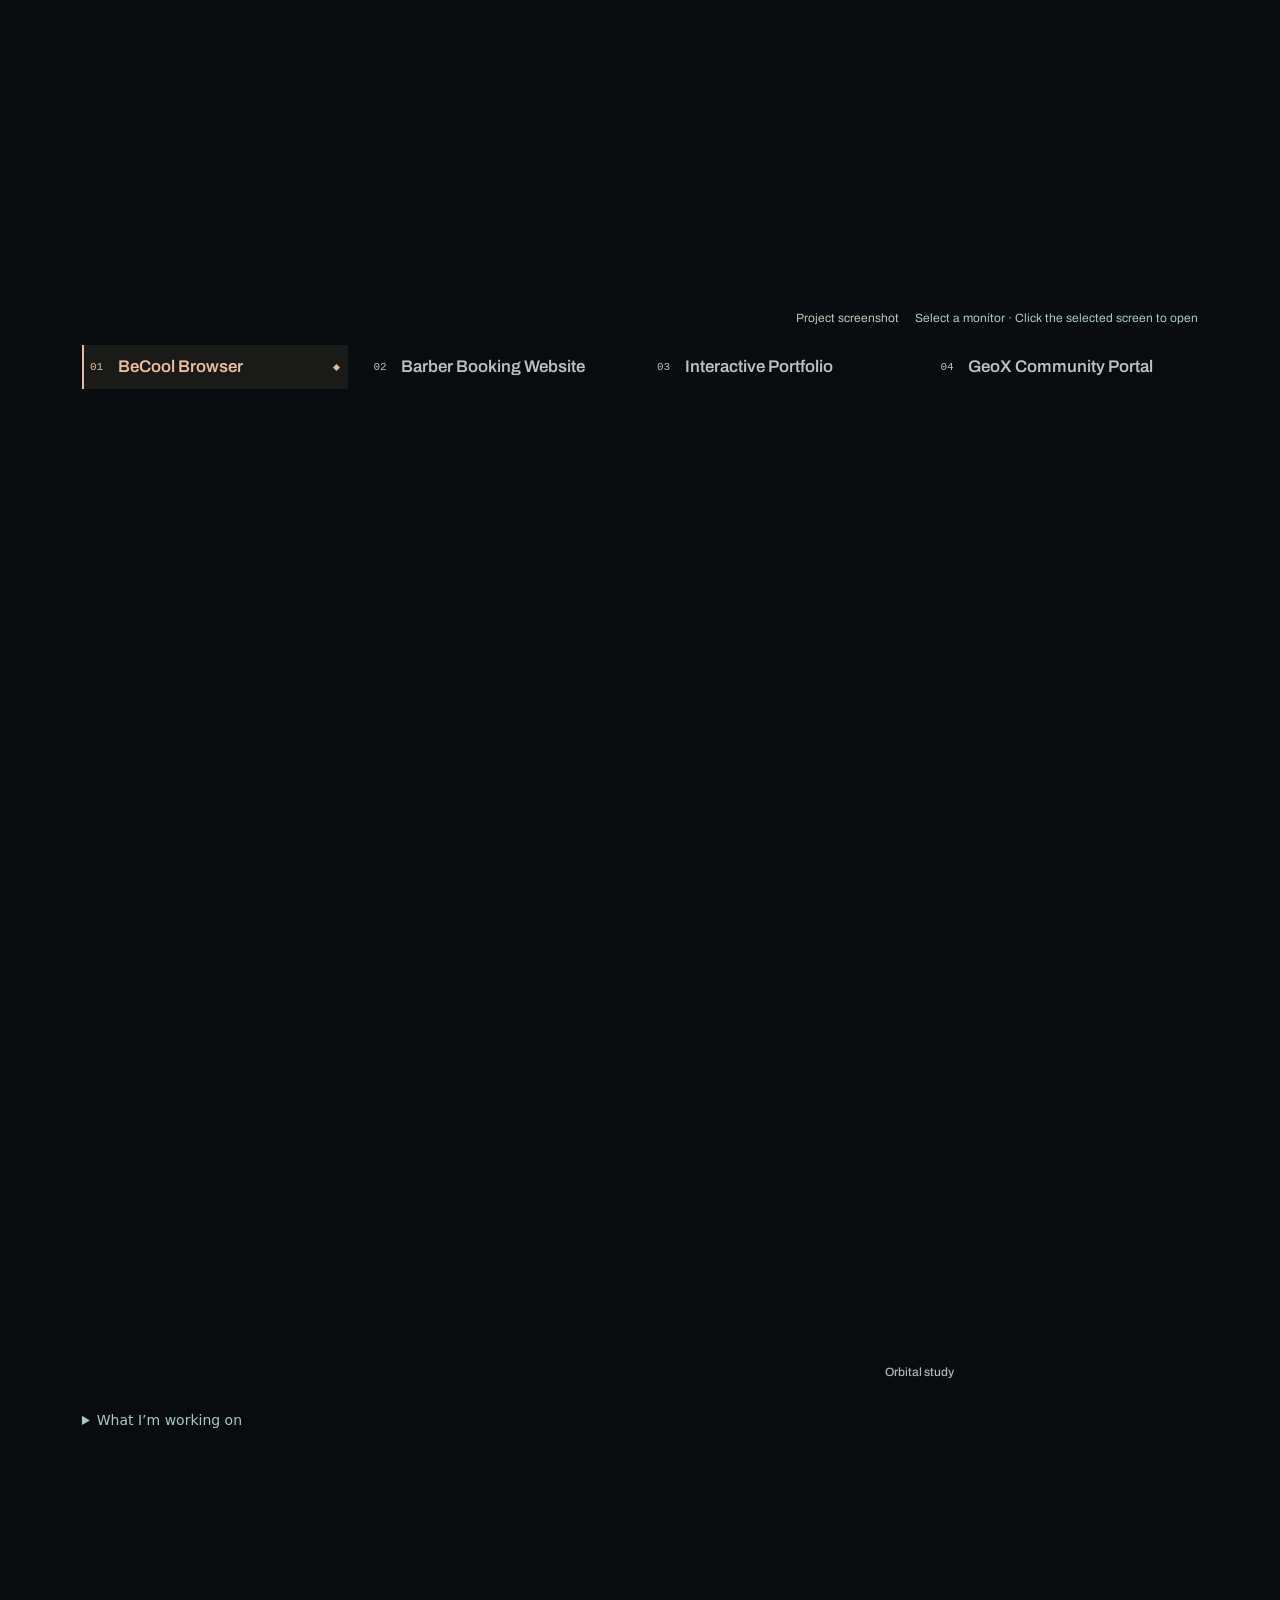
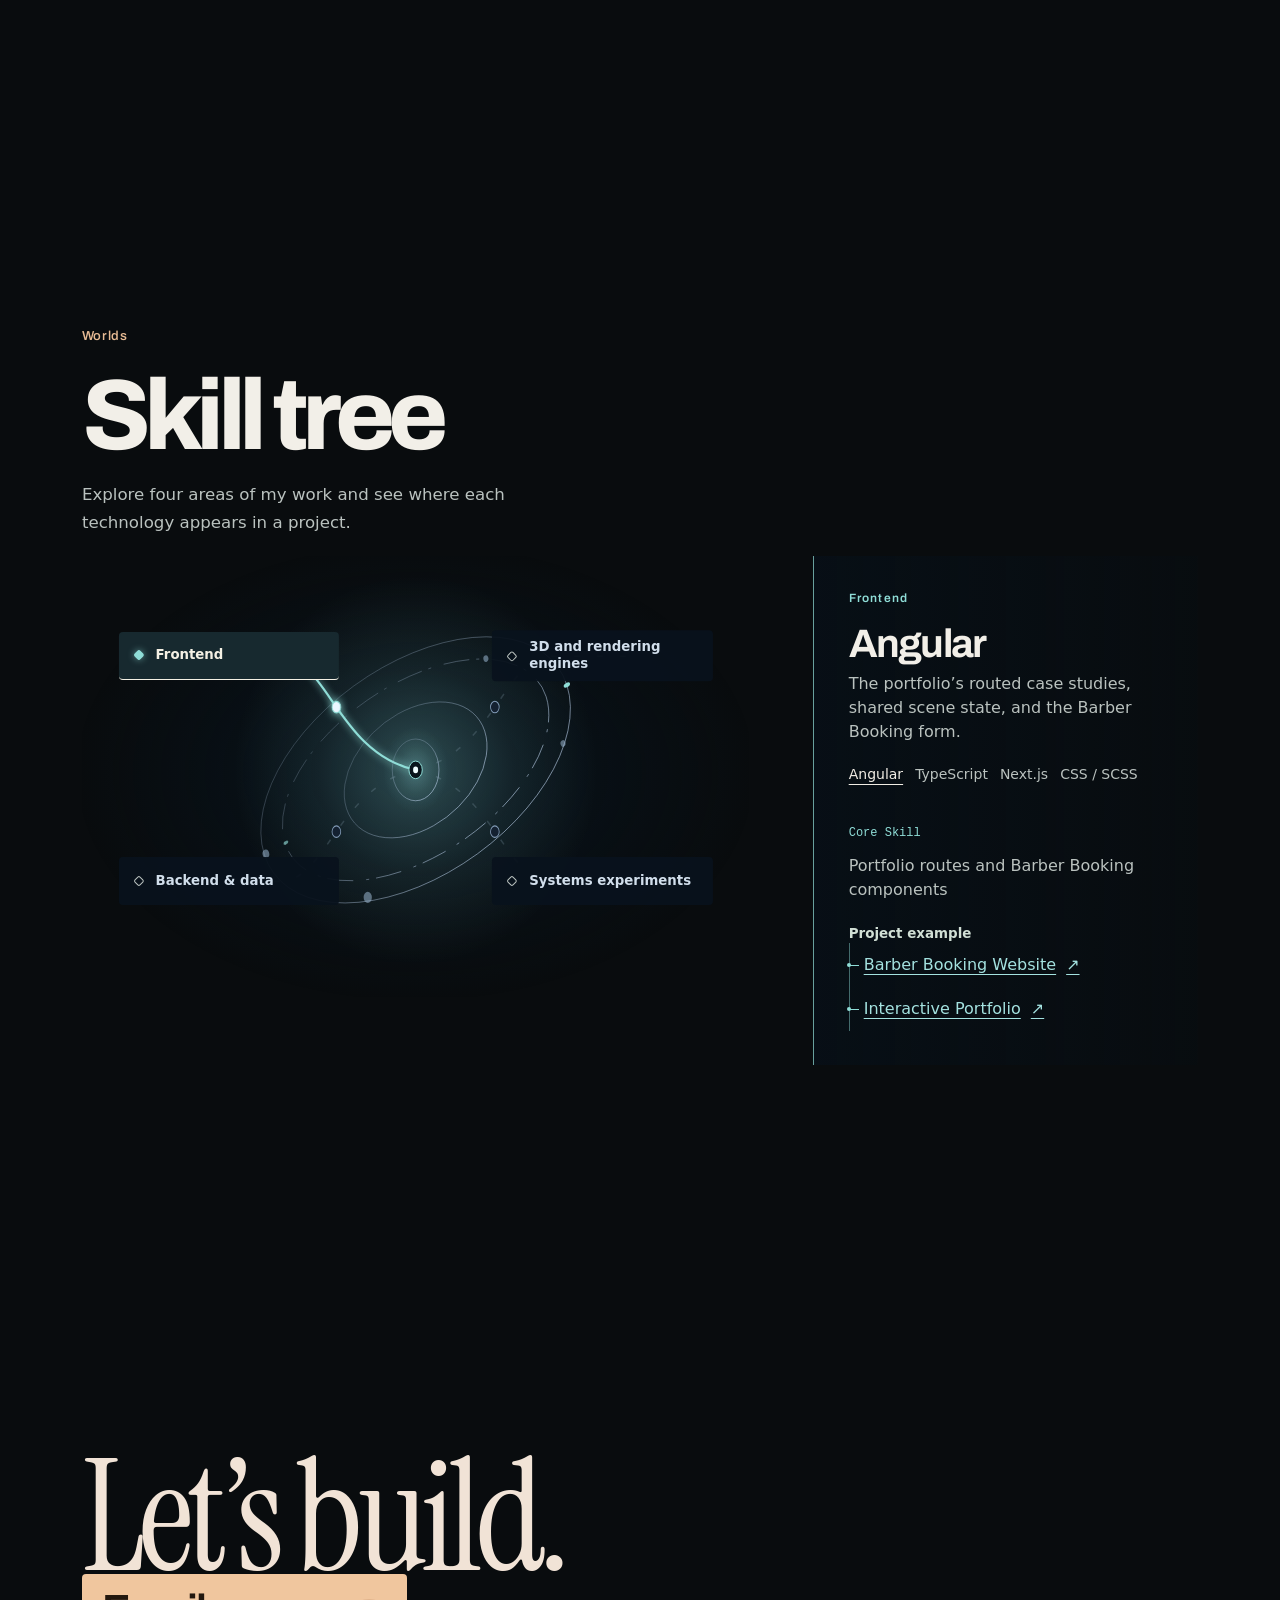
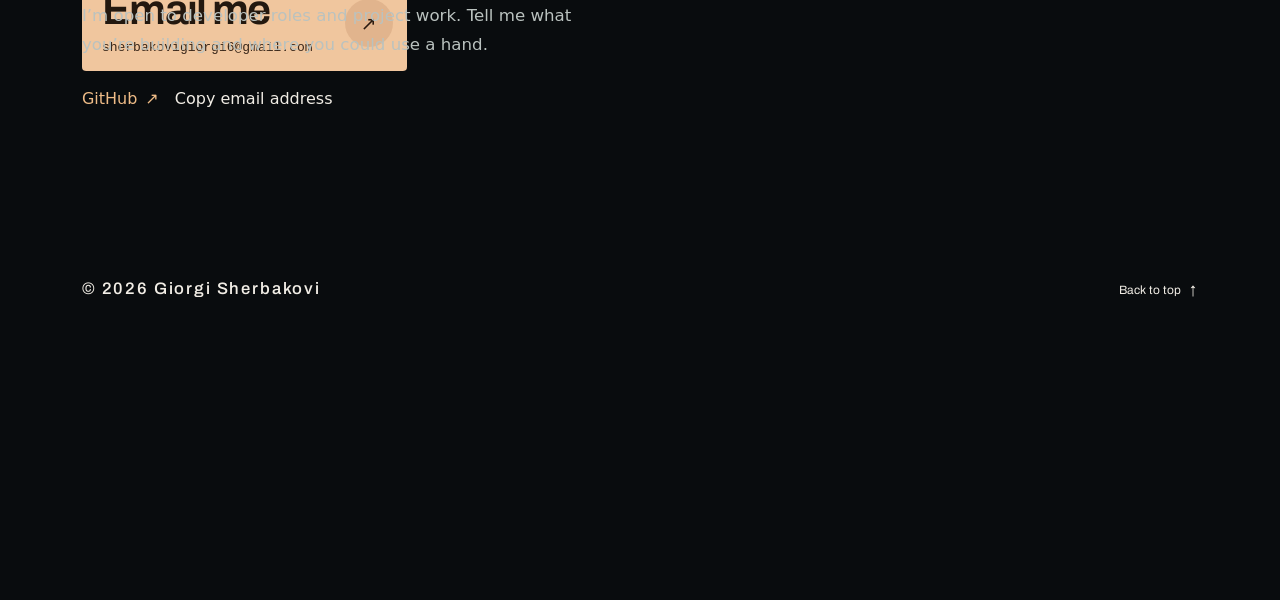
==== commit 4a1b0b56: "Publish Developer OS V3.7 - Stellar Reactor and Living Plasma" ====
--- a/contact/index.html
+++ b/contact/index.html
@@ -31,5 +31,5 @@
   <style>:root{--v4-type:Archivo, "Segoe UI", system-ui, sans-serif;--v4-ease:cubic-bezier(.2, .82, .24, 1);--v4-flare:#efbea0}:root{--portfolio-display:"Inter", "Segoe UI", system-ui, sans-serif;--exhibition-paper:color-mix(in srgb, var(--bg) 90%, #272526);--exhibition-accent:color-mix(in srgb, var(--accent) 48%, var(--text));--exhibition-line:color-mix(in srgb, var(--text) 25%, transparent);--exhibition-gutter:clamp(20px, 6.4vw, 116px);--exhibition-end:max(var(--exhibition-gutter), 106px);--exhibition-display:"Baskervville", "Baskerville", "Georgia", serif;--exhibition-weight:400;--chrome-ease:cubic-bezier(.23, 1, .32, 1);--chrome-surface:#101619;--chrome-ink:#f2f0e9;--chrome-muted:#c3cdd0;--chrome-current:#ecd1a7;--chrome-highlight:rgb(199 224 221 / 10%)}@media(max-width:900px){:root{--exhibition-end:var(--exhibition-gutter)}}@media(prefers-reduced-motion:no-preference){}@media(prefers-reduced-motion:no-preference)and (hover:hover)and (pointer:fine){}:root{color-scheme:dark;--bg:#090c0e;--bg-soft:#101519;--bg-softer:#20272a;--panel:#151a1e;--panel-raised:#20272a;--card:rgb(255 255 255 / 7%);--card-strong:rgb(255 255 255 / 12%);--card-border:rgb(229 231 235 / 26%);--control-bg:rgb(255 255 255 / 8%);--control-hover:rgb(255 255 255 / 15%);--control-active:rgb(255 255 255 / 21%);--text:#f2efe8;--muted:#a1a1aa;--muted-strong:#d4d4d8;--icon:#d4d4d8;--accent:#d3e7e2;--accent-2:#9caaa7;--accent-soft:rgb(166 212 201 / 13%);--focus:#f0c893;--on-accent:#111214;--shadow-glow:0 18px 60px rgb(0 0 0 / 40%);--bg-orb-1:rgb(81 157 148 / 7%);--bg-orb-2:rgb(180 122 71 / 5%);--bg-orb-3:transparent;--success:#86efac;--warning:#fbbf24;--danger:#f87171;--radius-xl:16px;--radius-lg:12px;--radius-md:8px;--star-core:rgb(255 255 255 / 95%);--star-soft:rgb(255 255 255 / 55%);--star-dim:rgb(255 255 255 / 28%);--space-glow-y:0px;--space-far-x:0px;--space-far-y:0px;--space-far-rotate:0deg;--space-near-x:0px;--space-near-y:0px;--space-near-rotate:0deg;--space-trail-x:0px;--space-trail-y:0px;--space-trail-rotate:0deg}*{box-sizing:border-box}html{scroll-behavior:smooth;overflow-x:hidden;background:var(--bg)}html,body{width:100%;max-width:100%;min-height:100%;overflow-x:clip}body{position:relative;isolation:isolate;margin:0;min-height:100vh;font-family:Inter,system-ui,-apple-system,BlinkMacSystemFont,Segoe UI,sans-serif;background:radial-gradient(ellipse at 12% calc(-10% + var(--space-glow-y)),color-mix(in srgb,var(--bg-orb-1) 82%,transparent),transparent 40%),radial-gradient(ellipse at 88% calc(2% + var(--space-glow-y)),color-mix(in srgb,var(--bg-orb-2) 74%,transparent),transparent 36%),radial-gradient(ellipse at 42% 108%,color-mix(in srgb,var(--bg-orb-3) 90%,transparent),transparent 34%),linear-gradient(180deg,color-mix(in srgb,var(--bg) 88%,#000 12%),var(--bg));color:var(--text);overflow-x:clip;text-rendering:optimizeLegibility;-webkit-font-smoothing:antialiased}app-root{position:relative;z-index:2;display:block;max-width:100%;min-height:100vh;overflow-x:clip}@media(prefers-reduced-motion:reduce){html{scroll-behavior:auto}*,*:before,*:after{animation-duration:.01ms!important;animation-iteration-count:1!important;transition-duration:.01ms!important}}@media(max-width:640px){body{background:radial-gradient(ellipse at 50% -8%,var(--bg-orb-1),transparent 38%),radial-gradient(ellipse at 100% 18%,var(--bg-orb-2),transparent 34%),var(--bg)}}</style><link rel="stylesheet" href="styles-YOWAQCXV.css" media="print" data-beasties-media="all"><noscript><link rel="stylesheet" href="styles-YOWAQCXV.css"></noscript></head>
   <body>
     <app-root></app-root>
-  <link rel="modulepreload" href="chunk-DJVAsKa_.js"><script src="main-NWA55MSB.js" type="module"></script><script>document.querySelectorAll('link[data-beasties-media]').forEach(function(l){l.media=l.getAttribute('data-beasties-media');l.removeAttribute('data-beasties-media')})</script><script type="module" src="/ping/ping.js"></script></body>
+  <link rel="modulepreload" href="chunk-DJVAsKa_.js"><script src="main-S6BTP24O.js" type="module"></script><script>document.querySelectorAll('link[data-beasties-media]').forEach(function(l){l.media=l.getAttribute('data-beasties-media');l.removeAttribute('data-beasties-media')})</script><script type="module" src="/ping/ping.js"></script></body>
 </html>
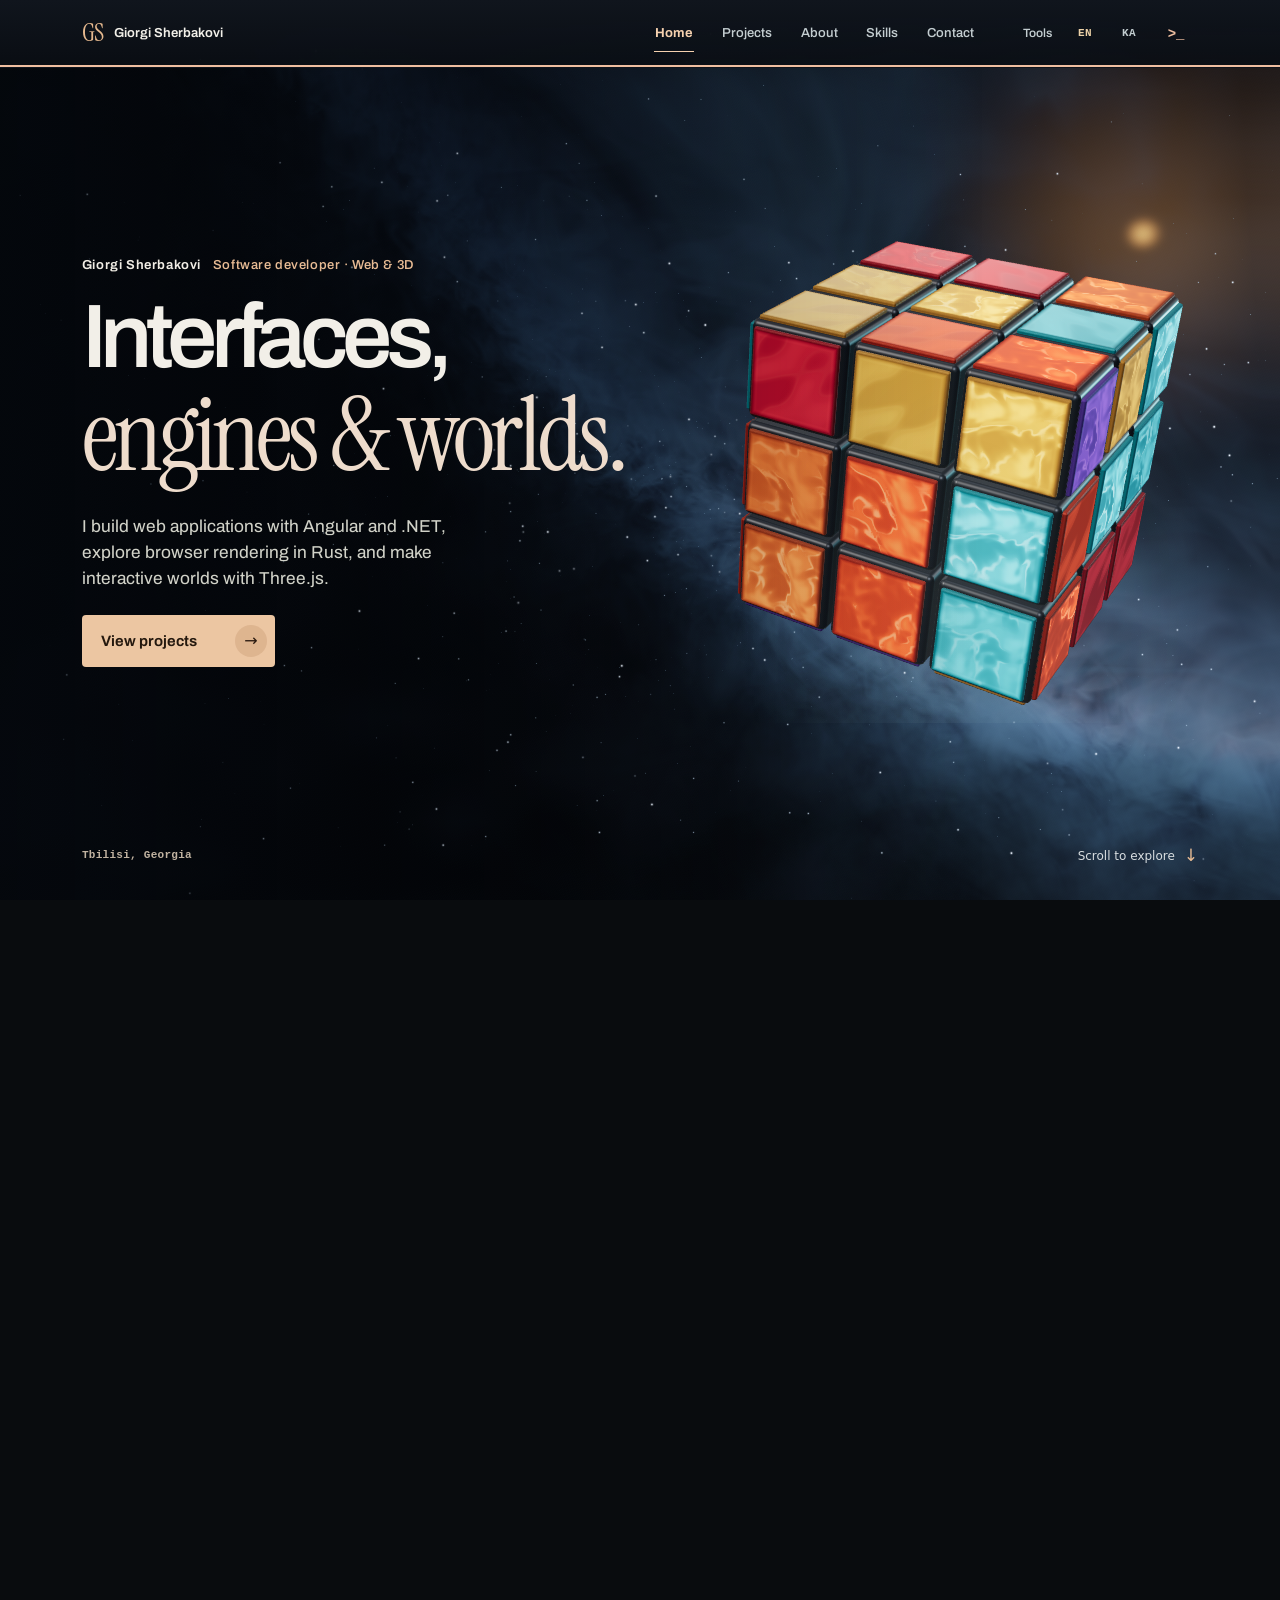
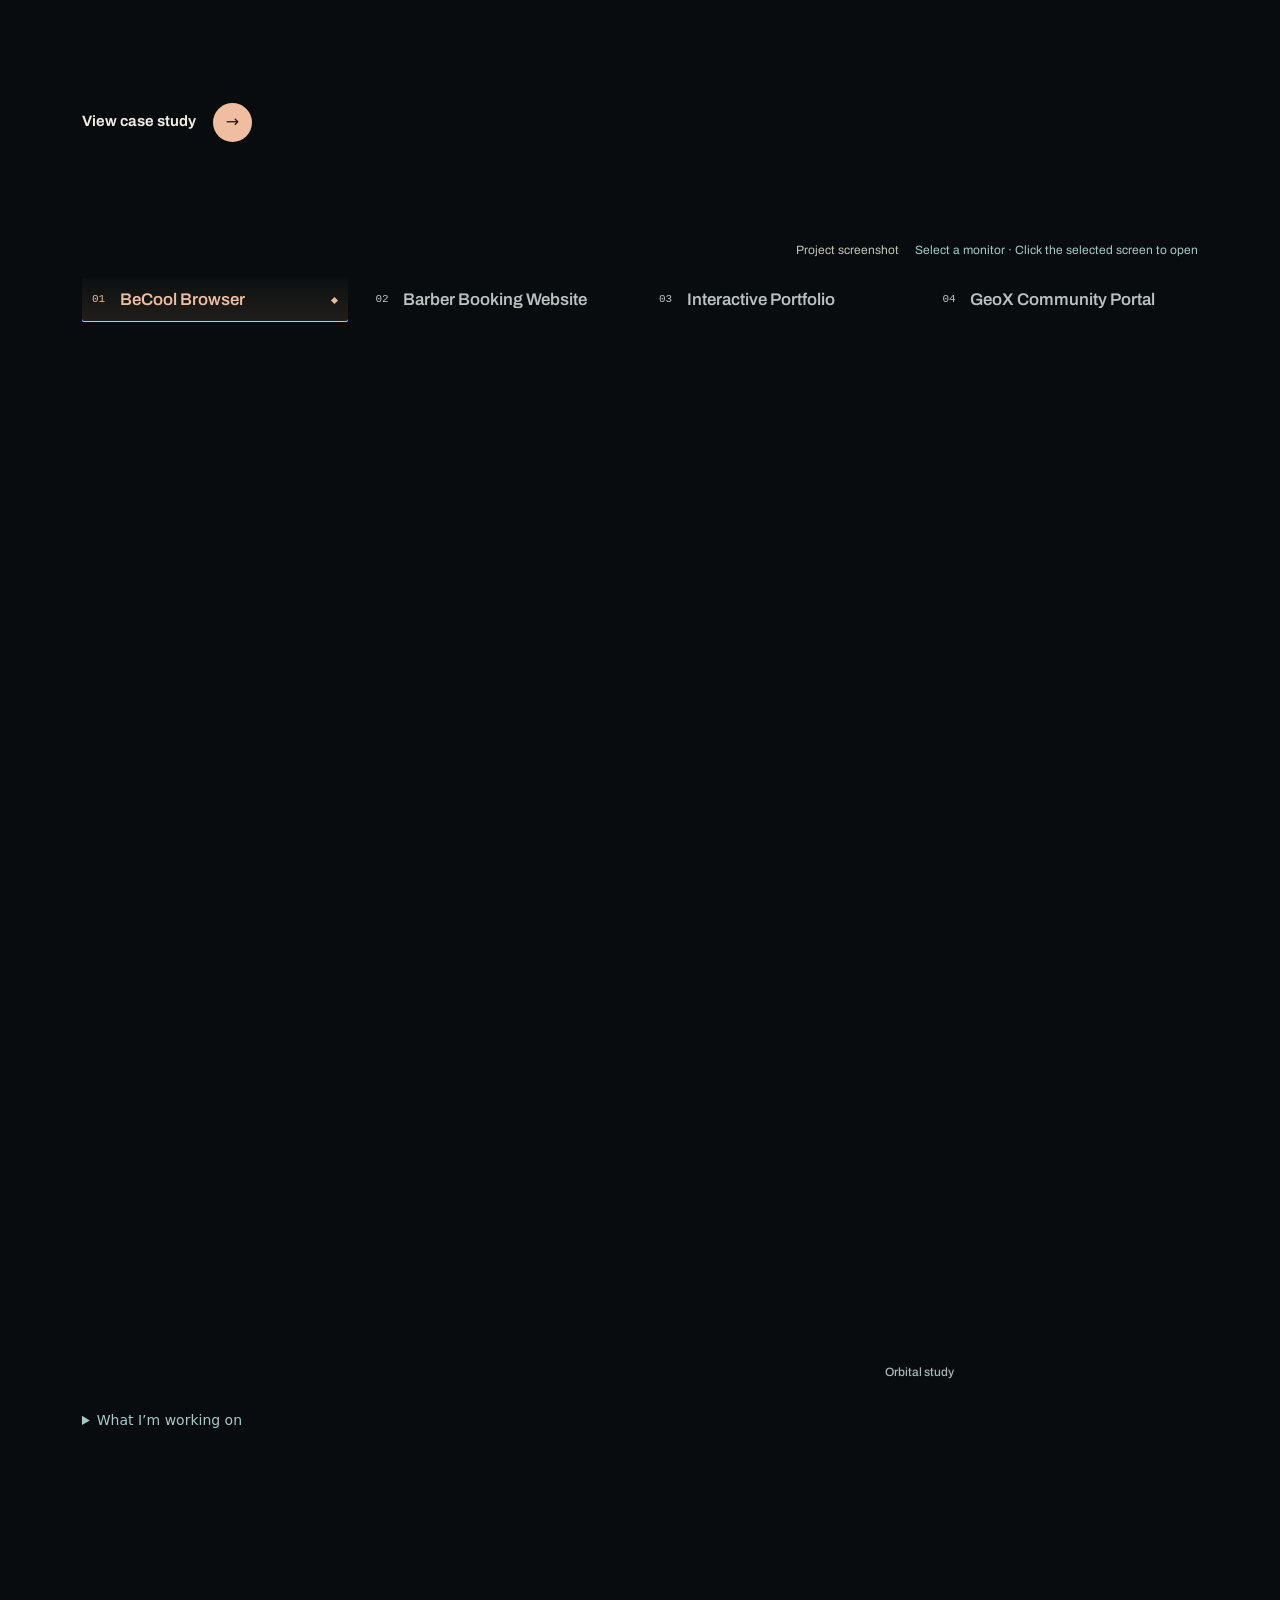
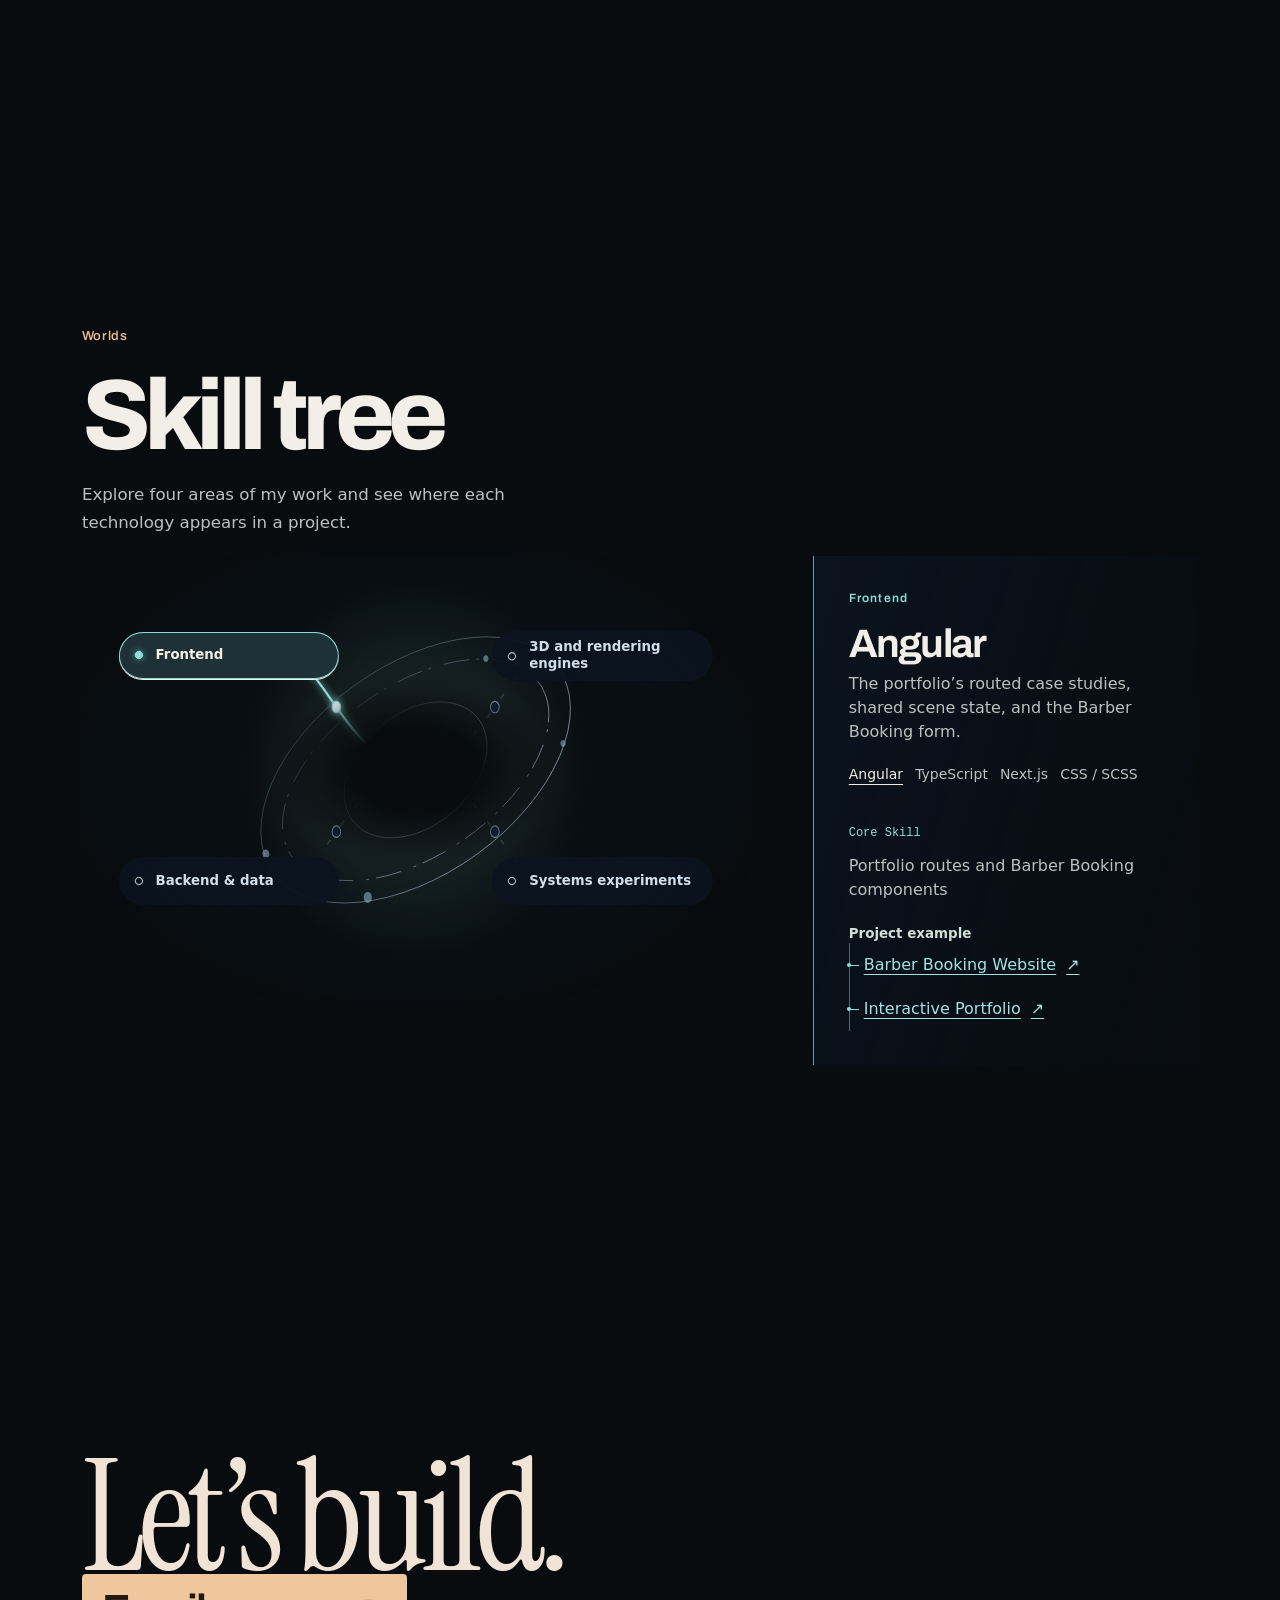
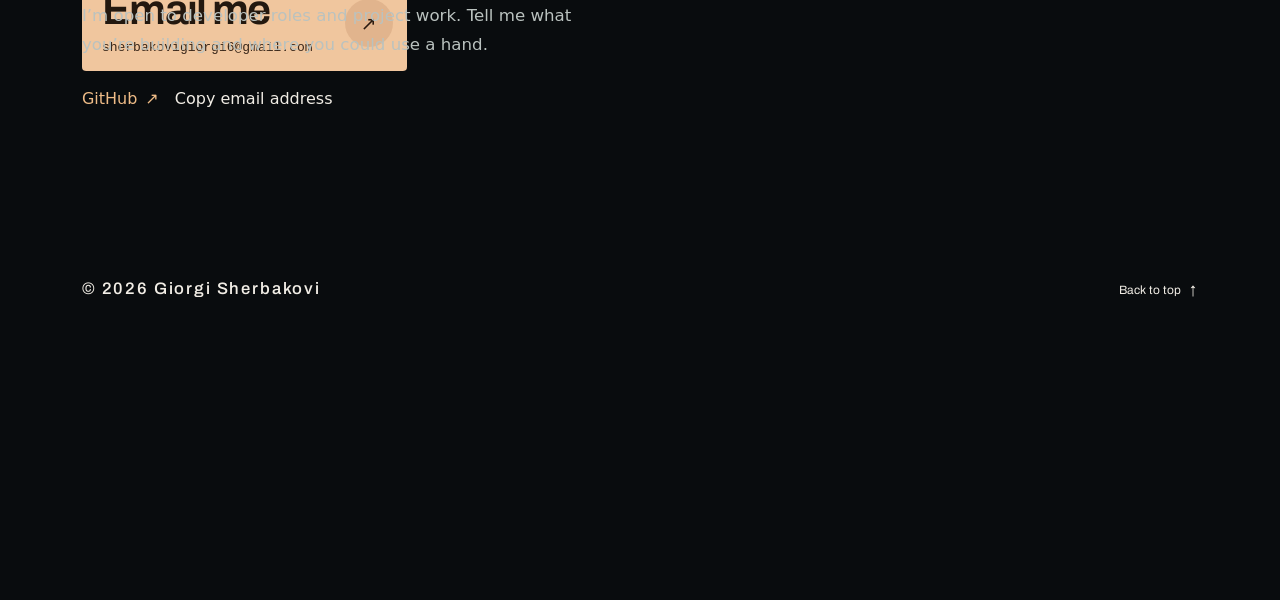
==== commit fd61bfe5: "Publish Developer OS V3.8 - Orbital Refinement" ====
--- a/contact/index.html
+++ b/contact/index.html
@@ -1,35 +1,35 @@
-<!doctype html>
-<html lang="en" data-beasties-container>
-  <head>
-    <meta charset="utf-8">
-    <meta name="color-scheme" content="dark">
-    <meta name="theme-color" content="#090c0e">
-    <script>
-      try {
-        if (localStorage.getItem('developer-os-theme') !== null) {
-          localStorage.removeItem('developer-os-theme');
-        }
-      } catch {}
-    </script>
-    <title>Contact | Giorgi Sherbakovi</title>
-    <meta name="description" content="Email and GitHub contact details for Giorgi Sherbakovi.">
-    <meta property="og:type" content="website">
-    <meta property="og:title" content="Contact | Giorgi Sherbakovi">
-    <meta property="og:site_name" content="Giorgi Sherbakovi">
-    <meta property="og:description" content="Email and GitHub contact details for Giorgi Sherbakovi.">
-    <meta property="og:url" content="https://sherbakovi.me/contact/">
-    <meta property="og:image" content="https://sherbakovi.me/images/brand/giorgi-sherbakovi.png">
-    <meta property="og:image:alt" content="GS monogram and the text “Giorgi Sherbakovi — Developer.”">
-    <meta name="twitter:card" content="summary_large_image">
-    <link rel="canonical" href="https://sherbakovi.me/contact/">
-    <base href="/">
-    <meta name="viewport" content="width=device-width, initial-scale=1">
-    <link rel="icon" type="image/x-icon" href="/favicon.ico" sizes="16x16 32x32 48x48">
-    <link rel="icon" type="image/svg+xml" href="/favicon.svg" sizes="any">
-    <link rel="apple-touch-icon" href="/apple-touch-icon.png" sizes="180x180">
-    
-  <style>:root{--v4-type:Archivo, "Segoe UI", system-ui, sans-serif;--v4-ease:cubic-bezier(.2, .82, .24, 1);--v4-flare:#efbea0}:root{--portfolio-display:"Inter", "Segoe UI", system-ui, sans-serif;--exhibition-paper:color-mix(in srgb, var(--bg) 90%, #272526);--exhibition-accent:color-mix(in srgb, var(--accent) 48%, var(--text));--exhibition-line:color-mix(in srgb, var(--text) 25%, transparent);--exhibition-gutter:clamp(20px, 6.4vw, 116px);--exhibition-end:max(var(--exhibition-gutter), 106px);--exhibition-display:"Baskervville", "Baskerville", "Georgia", serif;--exhibition-weight:400;--chrome-ease:cubic-bezier(.23, 1, .32, 1);--chrome-surface:#101619;--chrome-ink:#f2f0e9;--chrome-muted:#c3cdd0;--chrome-current:#ecd1a7;--chrome-highlight:rgb(199 224 221 / 10%)}@media(max-width:900px){:root{--exhibition-end:var(--exhibition-gutter)}}@media(prefers-reduced-motion:no-preference){}@media(prefers-reduced-motion:no-preference)and (hover:hover)and (pointer:fine){}:root{color-scheme:dark;--bg:#090c0e;--bg-soft:#101519;--bg-softer:#20272a;--panel:#151a1e;--panel-raised:#20272a;--card:rgb(255 255 255 / 7%);--card-strong:rgb(255 255 255 / 12%);--card-border:rgb(229 231 235 / 26%);--control-bg:rgb(255 255 255 / 8%);--control-hover:rgb(255 255 255 / 15%);--control-active:rgb(255 255 255 / 21%);--text:#f2efe8;--muted:#a1a1aa;--muted-strong:#d4d4d8;--icon:#d4d4d8;--accent:#d3e7e2;--accent-2:#9caaa7;--accent-soft:rgb(166 212 201 / 13%);--focus:#f0c893;--on-accent:#111214;--shadow-glow:0 18px 60px rgb(0 0 0 / 40%);--bg-orb-1:rgb(81 157 148 / 7%);--bg-orb-2:rgb(180 122 71 / 5%);--bg-orb-3:transparent;--success:#86efac;--warning:#fbbf24;--danger:#f87171;--radius-xl:16px;--radius-lg:12px;--radius-md:8px;--star-core:rgb(255 255 255 / 95%);--star-soft:rgb(255 255 255 / 55%);--star-dim:rgb(255 255 255 / 28%);--space-glow-y:0px;--space-far-x:0px;--space-far-y:0px;--space-far-rotate:0deg;--space-near-x:0px;--space-near-y:0px;--space-near-rotate:0deg;--space-trail-x:0px;--space-trail-y:0px;--space-trail-rotate:0deg}*{box-sizing:border-box}html{scroll-behavior:smooth;overflow-x:hidden;background:var(--bg)}html,body{width:100%;max-width:100%;min-height:100%;overflow-x:clip}body{position:relative;isolation:isolate;margin:0;min-height:100vh;font-family:Inter,system-ui,-apple-system,BlinkMacSystemFont,Segoe UI,sans-serif;background:radial-gradient(ellipse at 12% calc(-10% + var(--space-glow-y)),color-mix(in srgb,var(--bg-orb-1) 82%,transparent),transparent 40%),radial-gradient(ellipse at 88% calc(2% + var(--space-glow-y)),color-mix(in srgb,var(--bg-orb-2) 74%,transparent),transparent 36%),radial-gradient(ellipse at 42% 108%,color-mix(in srgb,var(--bg-orb-3) 90%,transparent),transparent 34%),linear-gradient(180deg,color-mix(in srgb,var(--bg) 88%,#000 12%),var(--bg));color:var(--text);overflow-x:clip;text-rendering:optimizeLegibility;-webkit-font-smoothing:antialiased}app-root{position:relative;z-index:2;display:block;max-width:100%;min-height:100vh;overflow-x:clip}@media(prefers-reduced-motion:reduce){html{scroll-behavior:auto}*,*:before,*:after{animation-duration:.01ms!important;animation-iteration-count:1!important;transition-duration:.01ms!important}}@media(max-width:640px){body{background:radial-gradient(ellipse at 50% -8%,var(--bg-orb-1),transparent 38%),radial-gradient(ellipse at 100% 18%,var(--bg-orb-2),transparent 34%),var(--bg)}}</style><link rel="stylesheet" href="styles-YOWAQCXV.css" media="print" data-beasties-media="all"><noscript><link rel="stylesheet" href="styles-YOWAQCXV.css"></noscript></head>
-  <body>
-    <app-root></app-root>
-  <link rel="modulepreload" href="chunk-DJVAsKa_.js"><script src="main-S6BTP24O.js" type="module"></script><script>document.querySelectorAll('link[data-beasties-media]').forEach(function(l){l.media=l.getAttribute('data-beasties-media');l.removeAttribute('data-beasties-media')})</script><script type="module" src="/ping/ping.js"></script></body>
-</html>
+<!doctype html>
+<html lang="en" data-beasties-container>
+  <head>
+    <meta charset="utf-8">
+    <meta name="color-scheme" content="dark">
+    <meta name="theme-color" content="#090c0e">
+    <script>
+      try {
+        if (localStorage.getItem('developer-os-theme') !== null) {
+          localStorage.removeItem('developer-os-theme');
+        }
+      } catch {}
+    </script>
+    <title>Contact | Giorgi Sherbakovi</title>
+    <meta name="description" content="Email and GitHub contact details for Giorgi Sherbakovi.">
+    <meta property="og:type" content="website">
+    <meta property="og:title" content="Contact | Giorgi Sherbakovi">
+    <meta property="og:site_name" content="Giorgi Sherbakovi">
+    <meta property="og:description" content="Email and GitHub contact details for Giorgi Sherbakovi.">
+    <meta property="og:url" content="https://sherbakovi.me/contact/">
+    <meta property="og:image" content="https://sherbakovi.me/images/brand/giorgi-sherbakovi.png">
+    <meta property="og:image:alt" content="GS monogram and the text “Giorgi Sherbakovi — Developer.”">
+    <meta name="twitter:card" content="summary_large_image">
+    <link rel="canonical" href="https://sherbakovi.me/contact/">
+    <base href="/">
+    <meta name="viewport" content="width=device-width, initial-scale=1">
+    <link rel="icon" type="image/x-icon" href="/favicon.ico" sizes="16x16 32x32 48x48">
+    <link rel="icon" type="image/svg+xml" href="/favicon.svg" sizes="any">
+    <link rel="apple-touch-icon" href="/apple-touch-icon.png" sizes="180x180">
+    
+  <style>:root{--v4-type:Archivo, "Segoe UI", system-ui, sans-serif;--v4-ease:cubic-bezier(.2, .82, .24, 1);--v4-flare:#efbea0}:root{--portfolio-display:"Inter", "Segoe UI", system-ui, sans-serif;--exhibition-paper:color-mix(in srgb, var(--bg) 90%, #272526);--exhibition-accent:color-mix(in srgb, var(--accent) 48%, var(--text));--exhibition-line:color-mix(in srgb, var(--text) 25%, transparent);--exhibition-gutter:clamp(20px, 6.4vw, 116px);--exhibition-end:max(var(--exhibition-gutter), 106px);--exhibition-display:"Baskervville", "Baskerville", "Georgia", serif;--exhibition-weight:400;--chrome-ease:cubic-bezier(.23, 1, .32, 1);--chrome-surface:#101619;--chrome-ink:#f2f0e9;--chrome-muted:#c3cdd0;--chrome-current:#ecd1a7;--chrome-highlight:rgb(199 224 221 / 10%)}@media(max-width:900px){:root{--exhibition-end:var(--exhibition-gutter)}}@media(prefers-reduced-motion:no-preference)and (hover:hover)and (pointer:fine){}:root{color-scheme:dark;--bg:#090c0e;--bg-soft:#101519;--bg-softer:#20272a;--panel:#151a1e;--panel-raised:#20272a;--card:rgb(255 255 255 / 7%);--card-strong:rgb(255 255 255 / 12%);--card-border:rgb(229 231 235 / 26%);--control-bg:rgb(255 255 255 / 8%);--control-hover:rgb(255 255 255 / 15%);--control-active:rgb(255 255 255 / 21%);--text:#f2efe8;--muted:#a1a1aa;--muted-strong:#d4d4d8;--icon:#d4d4d8;--accent:#d3e7e2;--accent-2:#9caaa7;--accent-soft:rgb(166 212 201 / 13%);--focus:#f0c893;--on-accent:#111214;--shadow-glow:0 18px 60px rgb(0 0 0 / 40%);--bg-orb-1:rgb(81 157 148 / 7%);--bg-orb-2:rgb(180 122 71 / 5%);--bg-orb-3:transparent;--success:#86efac;--warning:#fbbf24;--danger:#f87171;--radius-xl:16px;--radius-lg:12px;--radius-md:8px;--star-core:rgb(255 255 255 / 95%);--star-soft:rgb(255 255 255 / 55%);--star-dim:rgb(255 255 255 / 28%);--space-glow-y:0px;--space-far-x:0px;--space-far-y:0px;--space-far-rotate:0deg;--space-near-x:0px;--space-near-y:0px;--space-near-rotate:0deg;--space-trail-x:0px;--space-trail-y:0px;--space-trail-rotate:0deg}*{box-sizing:border-box}html{scroll-behavior:smooth;overflow-x:hidden;background:var(--bg)}html,body{width:100%;max-width:100%;min-height:100%;overflow-x:clip}body{position:relative;isolation:isolate;margin:0;min-height:100vh;font-family:Inter,system-ui,-apple-system,BlinkMacSystemFont,Segoe UI,sans-serif;background:radial-gradient(ellipse at 12% calc(-10% + var(--space-glow-y)),color-mix(in srgb,var(--bg-orb-1) 82%,transparent),transparent 40%),radial-gradient(ellipse at 88% calc(2% + var(--space-glow-y)),color-mix(in srgb,var(--bg-orb-2) 74%,transparent),transparent 36%),radial-gradient(ellipse at 42% 108%,color-mix(in srgb,var(--bg-orb-3) 90%,transparent),transparent 34%),linear-gradient(180deg,color-mix(in srgb,var(--bg) 88%,#000 12%),var(--bg));color:var(--text);overflow-x:clip;text-rendering:optimizeLegibility;-webkit-font-smoothing:antialiased}app-root{position:relative;z-index:2;display:block;max-width:100%;min-height:100vh;overflow-x:clip}@media(prefers-reduced-motion:reduce){html{scroll-behavior:auto}*,*:before,*:after{animation-duration:.01ms!important;animation-iteration-count:1!important;transition-duration:.01ms!important}}@media(max-width:640px){body{background:radial-gradient(ellipse at 50% -8%,var(--bg-orb-1),transparent 38%),radial-gradient(ellipse at 100% 18%,var(--bg-orb-2),transparent 34%),var(--bg)}}</style><link rel="stylesheet" href="styles-3JAUG3KJ.css" media="print" data-beasties-media="all"><noscript><link rel="stylesheet" href="styles-3JAUG3KJ.css"></noscript></head>
+  <body>
+    <app-root></app-root>
+  <link rel="modulepreload" href="chunk-DJVAsKa_.js"><link rel="modulepreload" href="chunk-CKJgZvsK.js"><script src="main-DRQDZRDT.js" type="module"></script><script>document.querySelectorAll('link[data-beasties-media]').forEach(function(l){l.media=l.getAttribute('data-beasties-media');l.removeAttribute('data-beasties-media')})</script><script type="module" src="/ping/ping.js"></script></body>
+</html>
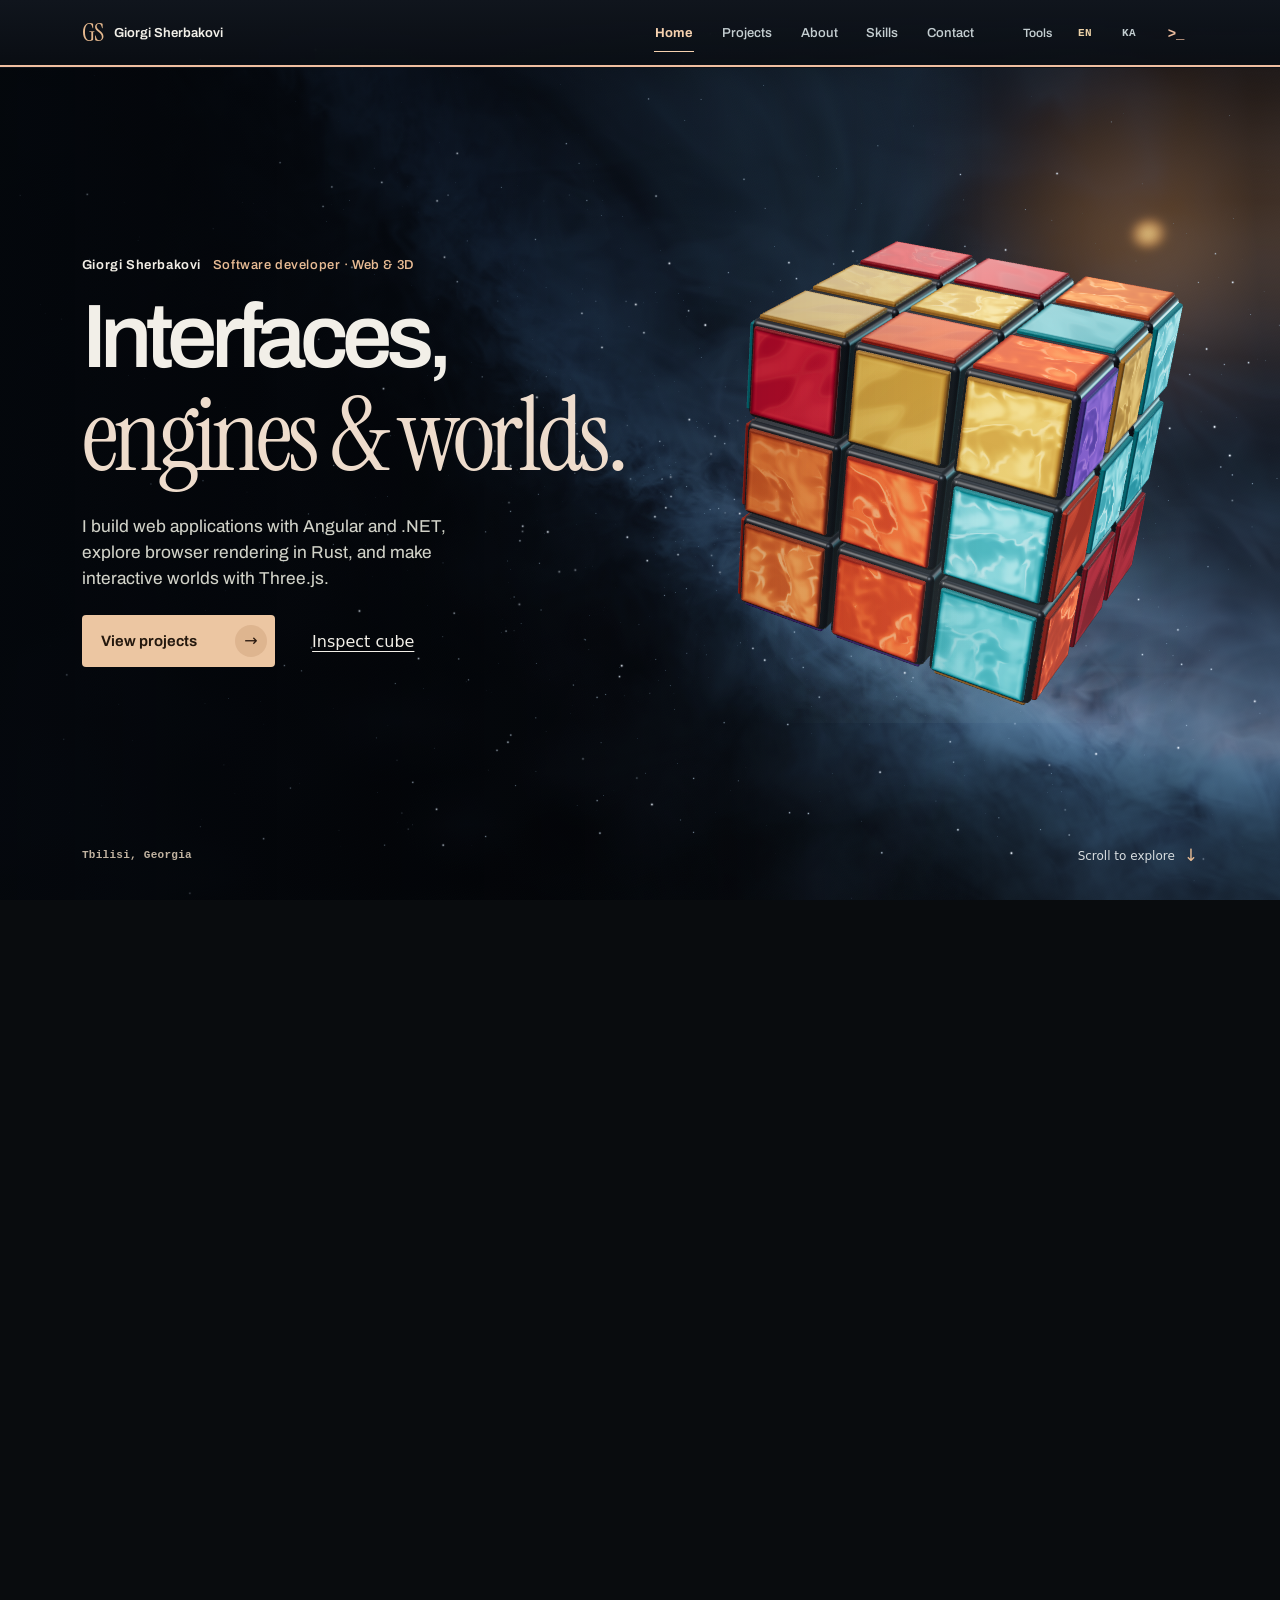
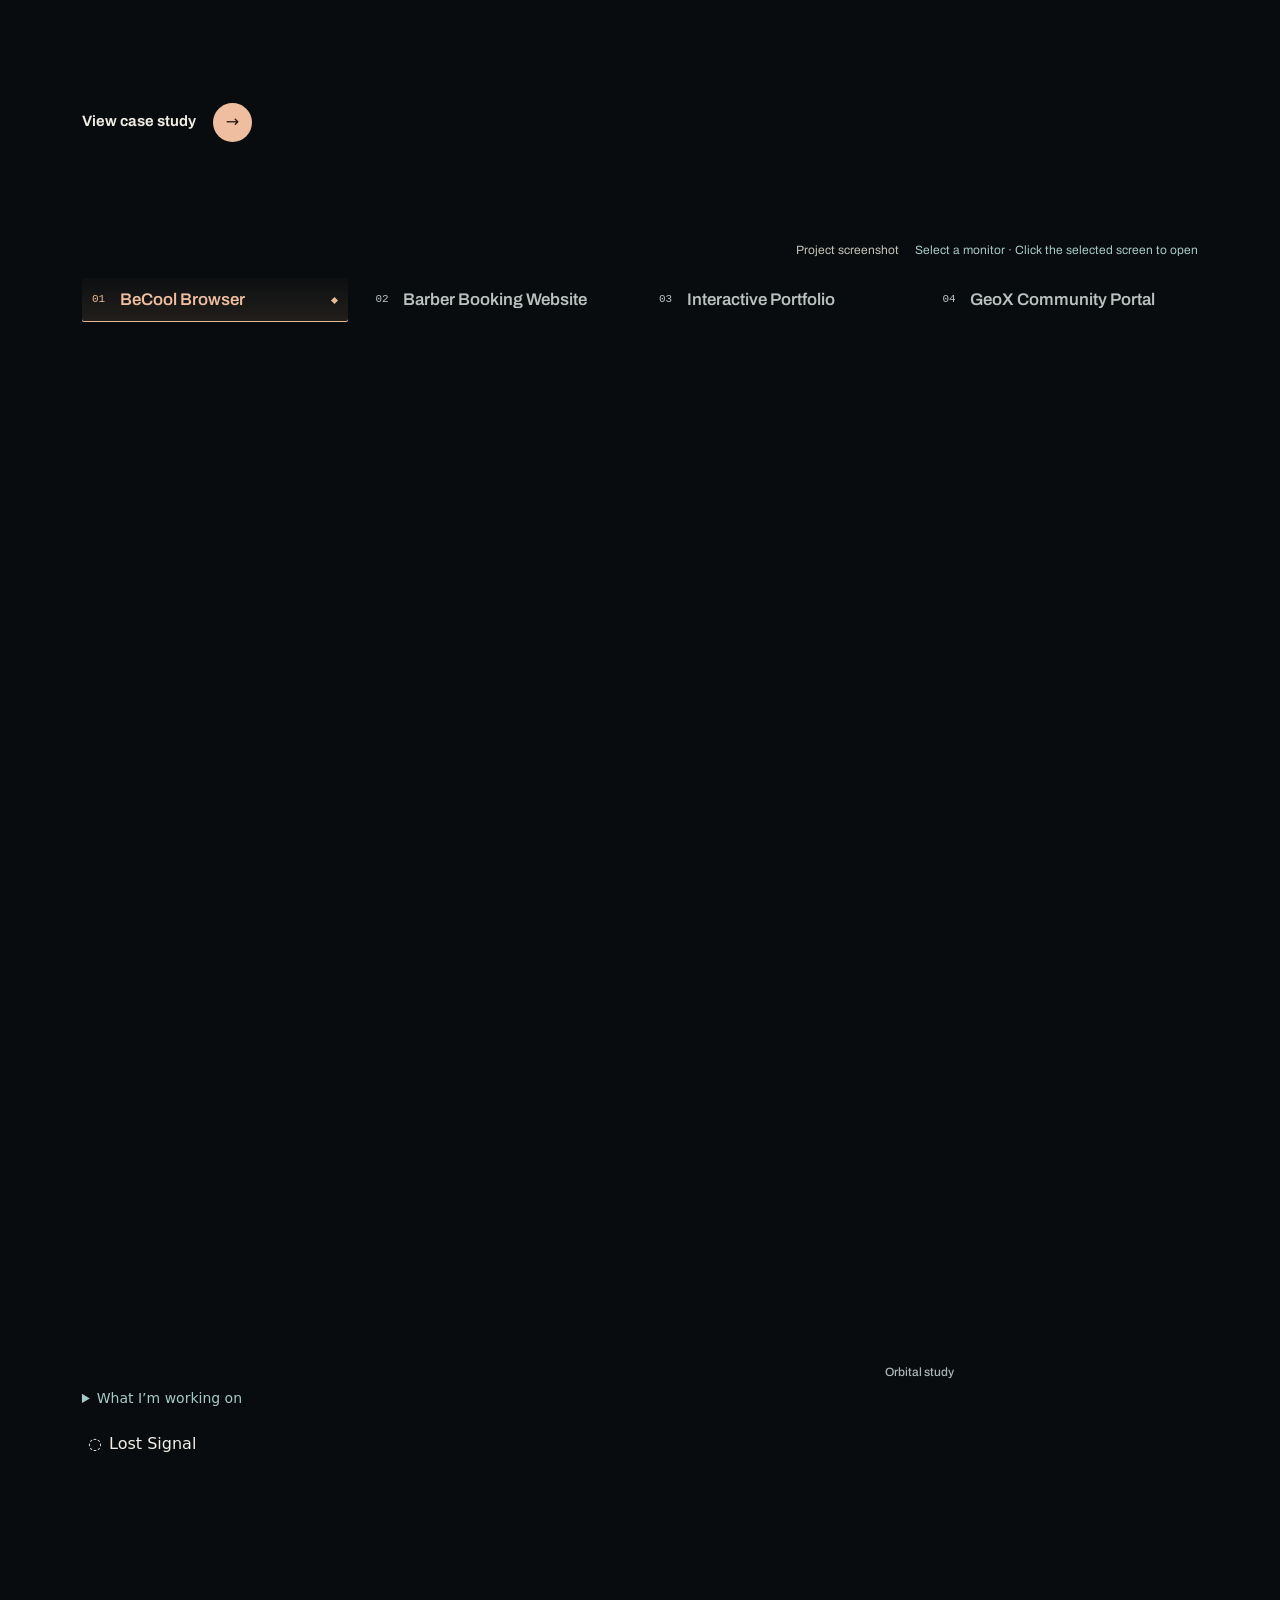
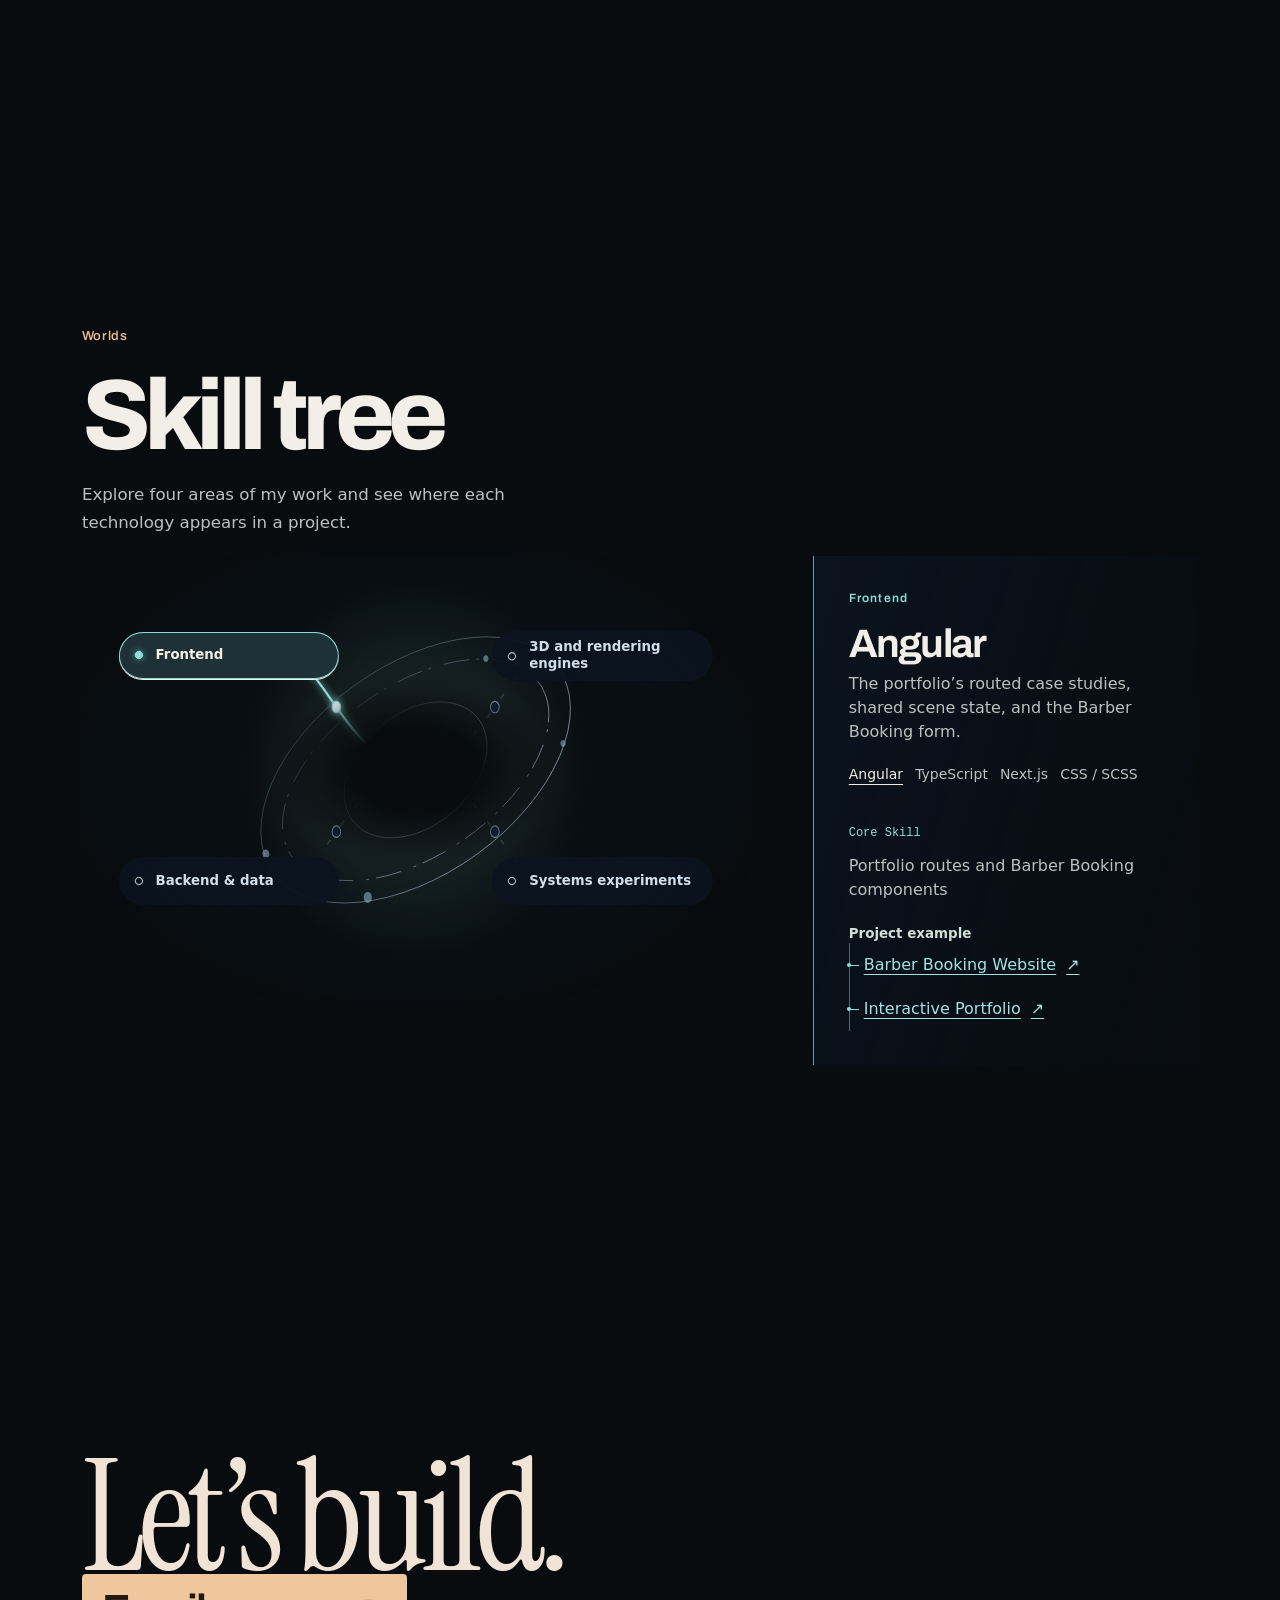
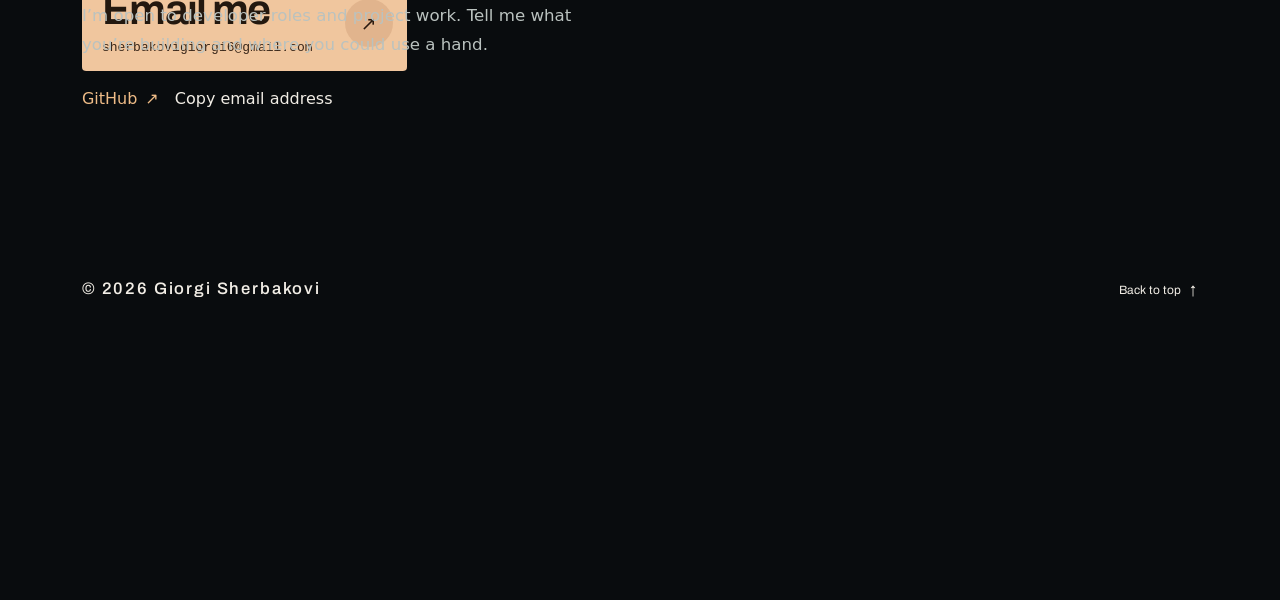
==== commit 9c5a8a1a: "Publish Developer OS V3.9 - Beyond the Orbit" ====
--- a/contact/index.html
+++ b/contact/index.html
@@ -31,5 +31,5 @@
   <style>:root{--v4-type:Archivo, "Segoe UI", system-ui, sans-serif;--v4-ease:cubic-bezier(.2, .82, .24, 1);--v4-flare:#efbea0}:root{--portfolio-display:"Inter", "Segoe UI", system-ui, sans-serif;--exhibition-paper:color-mix(in srgb, var(--bg) 90%, #272526);--exhibition-accent:color-mix(in srgb, var(--accent) 48%, var(--text));--exhibition-line:color-mix(in srgb, var(--text) 25%, transparent);--exhibition-gutter:clamp(20px, 6.4vw, 116px);--exhibition-end:max(var(--exhibition-gutter), 106px);--exhibition-display:"Baskervville", "Baskerville", "Georgia", serif;--exhibition-weight:400;--chrome-ease:cubic-bezier(.23, 1, .32, 1);--chrome-surface:#101619;--chrome-ink:#f2f0e9;--chrome-muted:#c3cdd0;--chrome-current:#ecd1a7;--chrome-highlight:rgb(199 224 221 / 10%)}@media(max-width:900px){:root{--exhibition-end:var(--exhibition-gutter)}}@media(prefers-reduced-motion:no-preference)and (hover:hover)and (pointer:fine){}:root{color-scheme:dark;--bg:#090c0e;--bg-soft:#101519;--bg-softer:#20272a;--panel:#151a1e;--panel-raised:#20272a;--card:rgb(255 255 255 / 7%);--card-strong:rgb(255 255 255 / 12%);--card-border:rgb(229 231 235 / 26%);--control-bg:rgb(255 255 255 / 8%);--control-hover:rgb(255 255 255 / 15%);--control-active:rgb(255 255 255 / 21%);--text:#f2efe8;--muted:#a1a1aa;--muted-strong:#d4d4d8;--icon:#d4d4d8;--accent:#d3e7e2;--accent-2:#9caaa7;--accent-soft:rgb(166 212 201 / 13%);--focus:#f0c893;--on-accent:#111214;--shadow-glow:0 18px 60px rgb(0 0 0 / 40%);--bg-orb-1:rgb(81 157 148 / 7%);--bg-orb-2:rgb(180 122 71 / 5%);--bg-orb-3:transparent;--success:#86efac;--warning:#fbbf24;--danger:#f87171;--radius-xl:16px;--radius-lg:12px;--radius-md:8px;--star-core:rgb(255 255 255 / 95%);--star-soft:rgb(255 255 255 / 55%);--star-dim:rgb(255 255 255 / 28%);--space-glow-y:0px;--space-far-x:0px;--space-far-y:0px;--space-far-rotate:0deg;--space-near-x:0px;--space-near-y:0px;--space-near-rotate:0deg;--space-trail-x:0px;--space-trail-y:0px;--space-trail-rotate:0deg}*{box-sizing:border-box}html{scroll-behavior:smooth;overflow-x:hidden;background:var(--bg)}html,body{width:100%;max-width:100%;min-height:100%;overflow-x:clip}body{position:relative;isolation:isolate;margin:0;min-height:100vh;font-family:Inter,system-ui,-apple-system,BlinkMacSystemFont,Segoe UI,sans-serif;background:radial-gradient(ellipse at 12% calc(-10% + var(--space-glow-y)),color-mix(in srgb,var(--bg-orb-1) 82%,transparent),transparent 40%),radial-gradient(ellipse at 88% calc(2% + var(--space-glow-y)),color-mix(in srgb,var(--bg-orb-2) 74%,transparent),transparent 36%),radial-gradient(ellipse at 42% 108%,color-mix(in srgb,var(--bg-orb-3) 90%,transparent),transparent 34%),linear-gradient(180deg,color-mix(in srgb,var(--bg) 88%,#000 12%),var(--bg));color:var(--text);overflow-x:clip;text-rendering:optimizeLegibility;-webkit-font-smoothing:antialiased}app-root{position:relative;z-index:2;display:block;max-width:100%;min-height:100vh;overflow-x:clip}@media(prefers-reduced-motion:reduce){html{scroll-behavior:auto}*,*:before,*:after{animation-duration:.01ms!important;animation-iteration-count:1!important;transition-duration:.01ms!important}}@media(max-width:640px){body{background:radial-gradient(ellipse at 50% -8%,var(--bg-orb-1),transparent 38%),radial-gradient(ellipse at 100% 18%,var(--bg-orb-2),transparent 34%),var(--bg)}}</style><link rel="stylesheet" href="styles-3JAUG3KJ.css" media="print" data-beasties-media="all"><noscript><link rel="stylesheet" href="styles-3JAUG3KJ.css"></noscript></head>
   <body>
     <app-root></app-root>
-  <link rel="modulepreload" href="chunk-DJVAsKa_.js"><link rel="modulepreload" href="chunk-CKJgZvsK.js"><script src="main-DRQDZRDT.js" type="module"></script><script>document.querySelectorAll('link[data-beasties-media]').forEach(function(l){l.media=l.getAttribute('data-beasties-media');l.removeAttribute('data-beasties-media')})</script><script type="module" src="/ping/ping.js"></script></body>
+  <link rel="modulepreload" href="chunk-KOOFp351.js"><link rel="modulepreload" href="chunk-mX--eI5O.js"><link rel="modulepreload" href="chunk-C-lUCJKz.js"><link rel="modulepreload" href="chunk-Gr33aMqt.js"><script src="main-R5EKH2BO.js" type="module"></script><script>document.querySelectorAll('link[data-beasties-media]').forEach(function(l){l.media=l.getAttribute('data-beasties-media');l.removeAttribute('data-beasties-media')})</script><script type="module" src="/ping/ping.js"></script></body>
 </html>
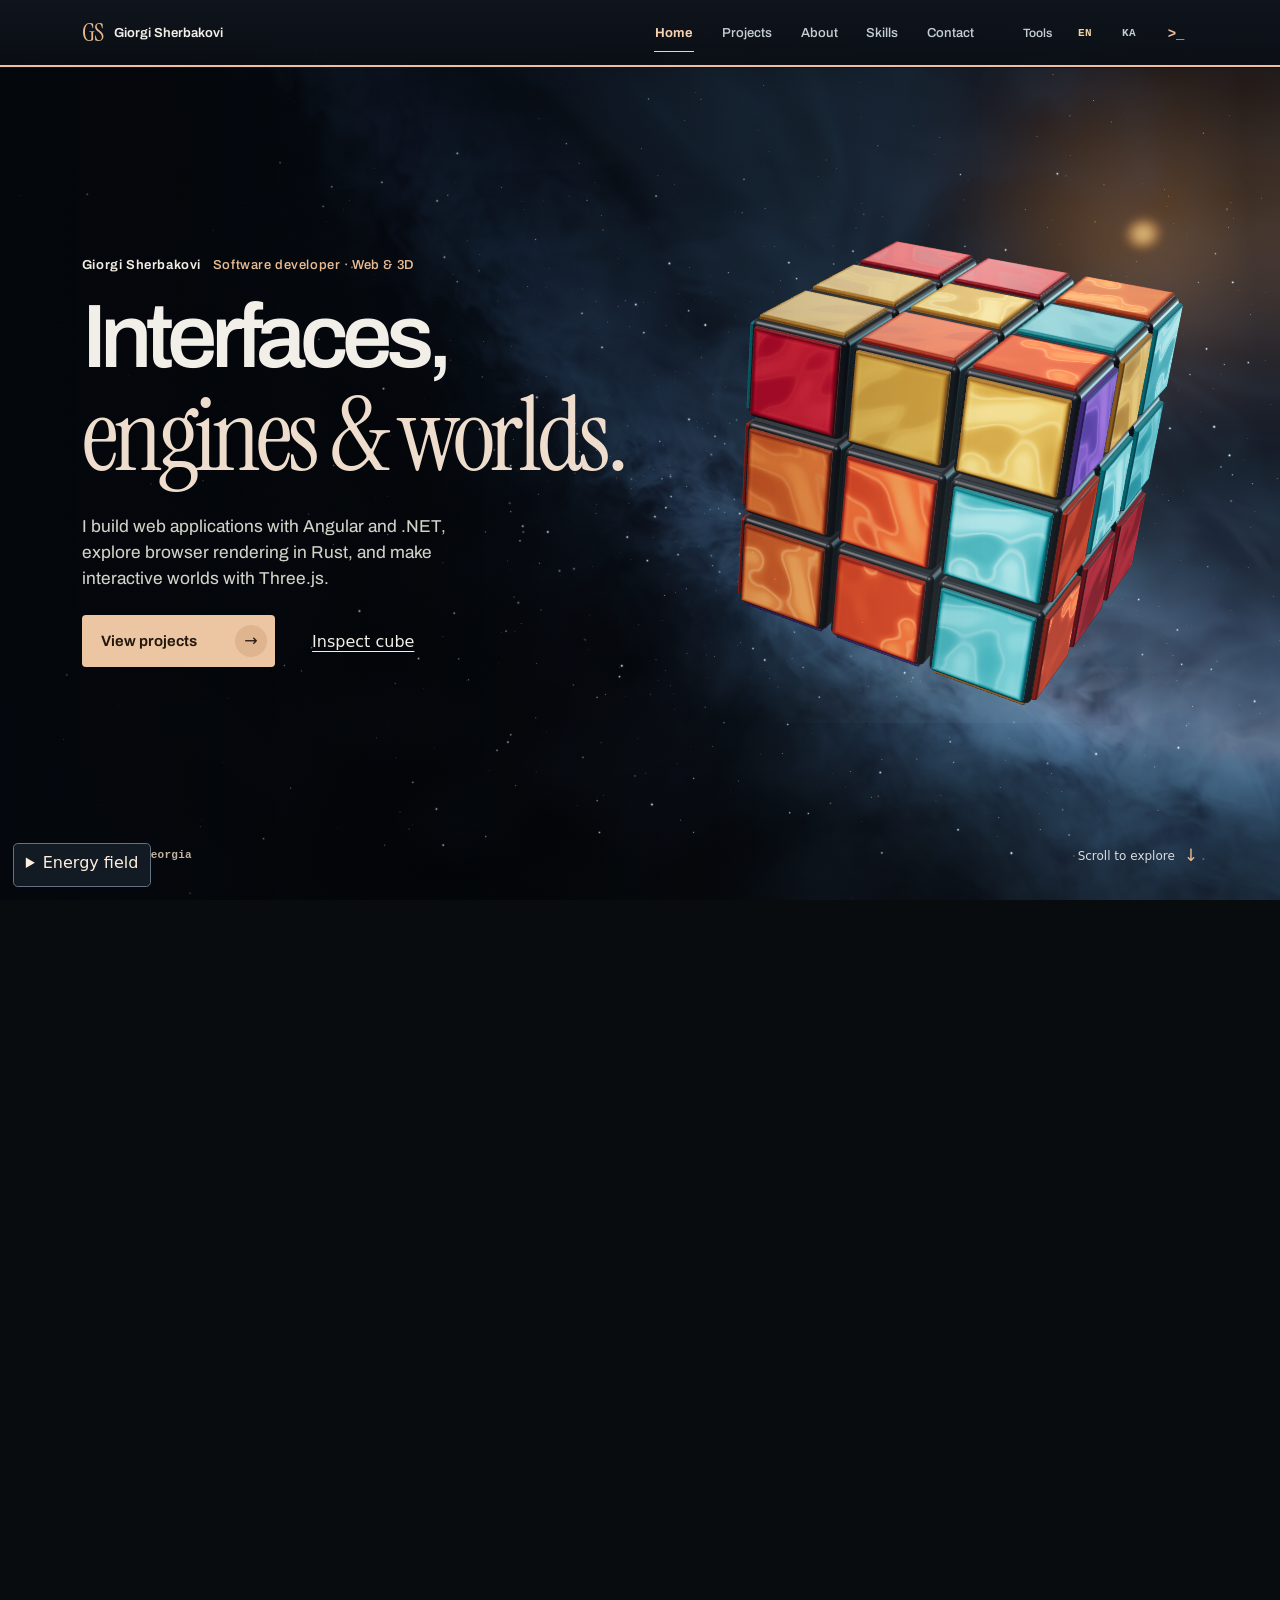
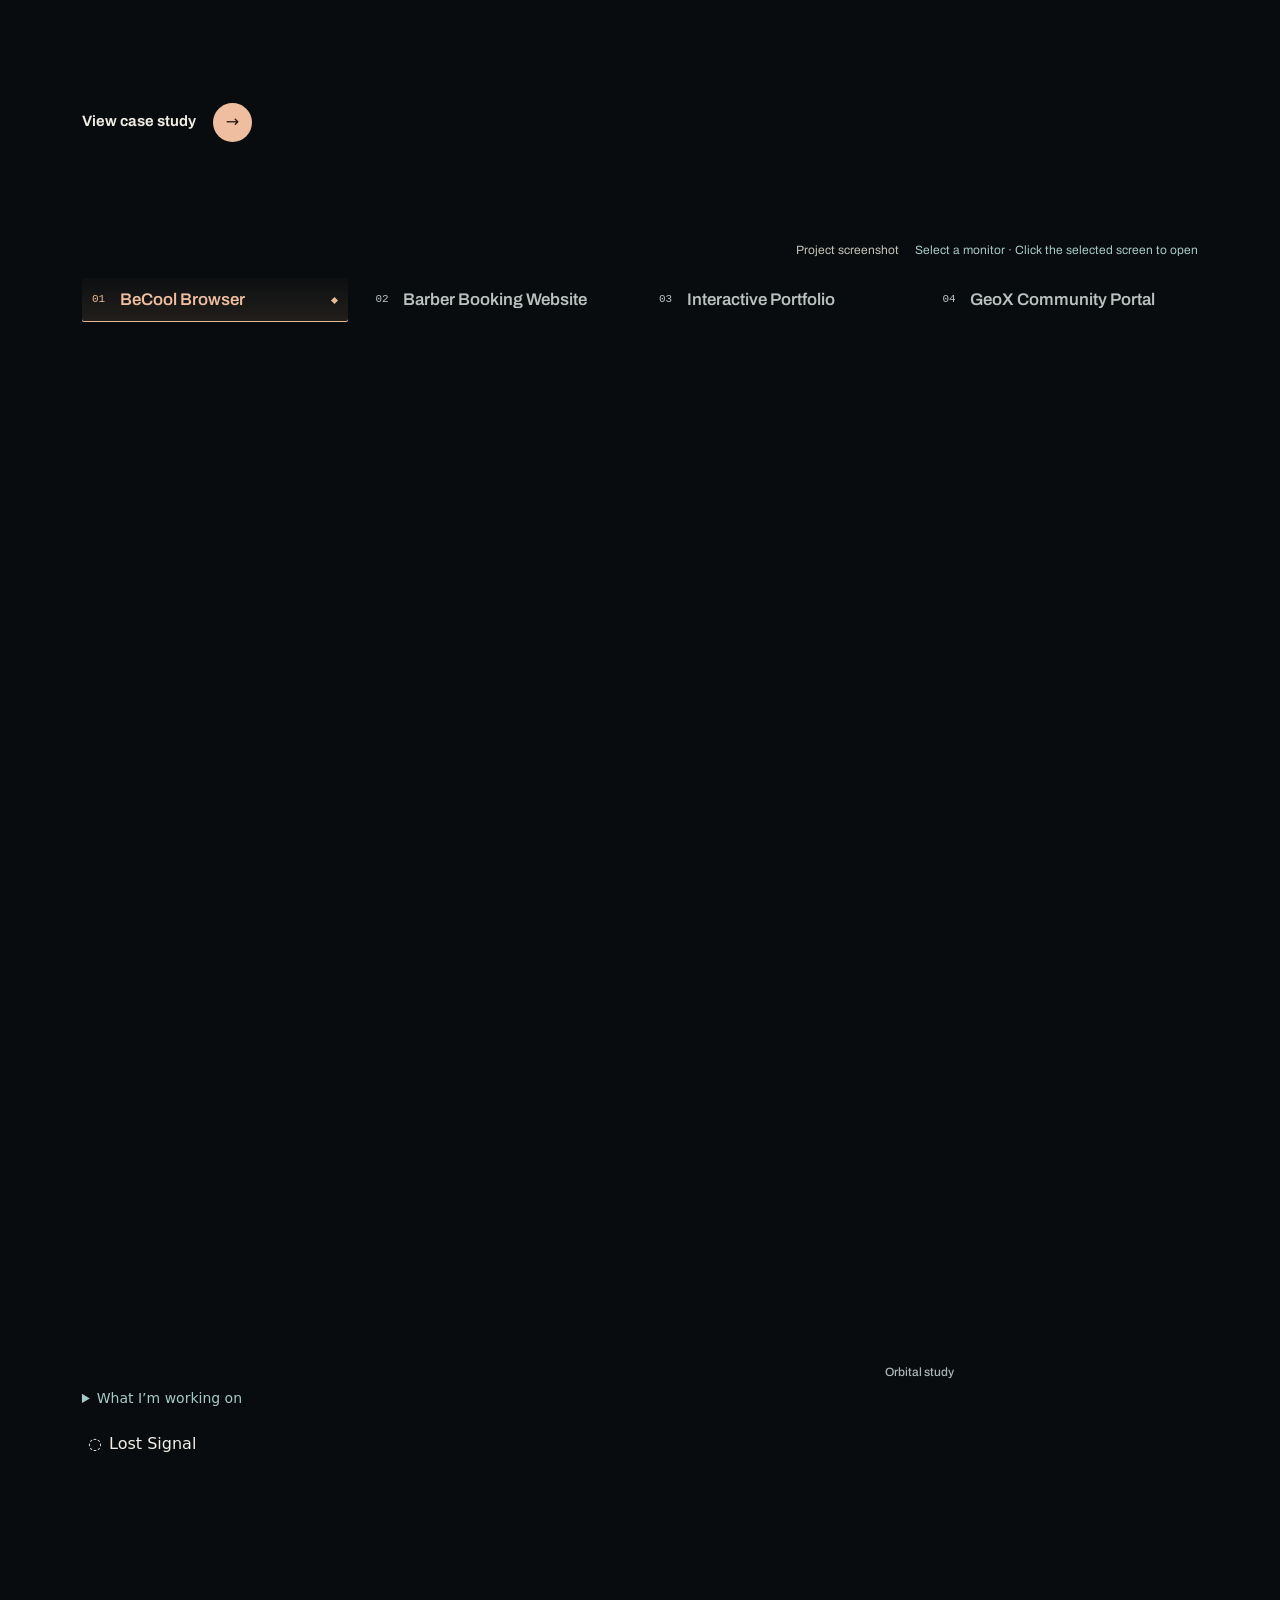
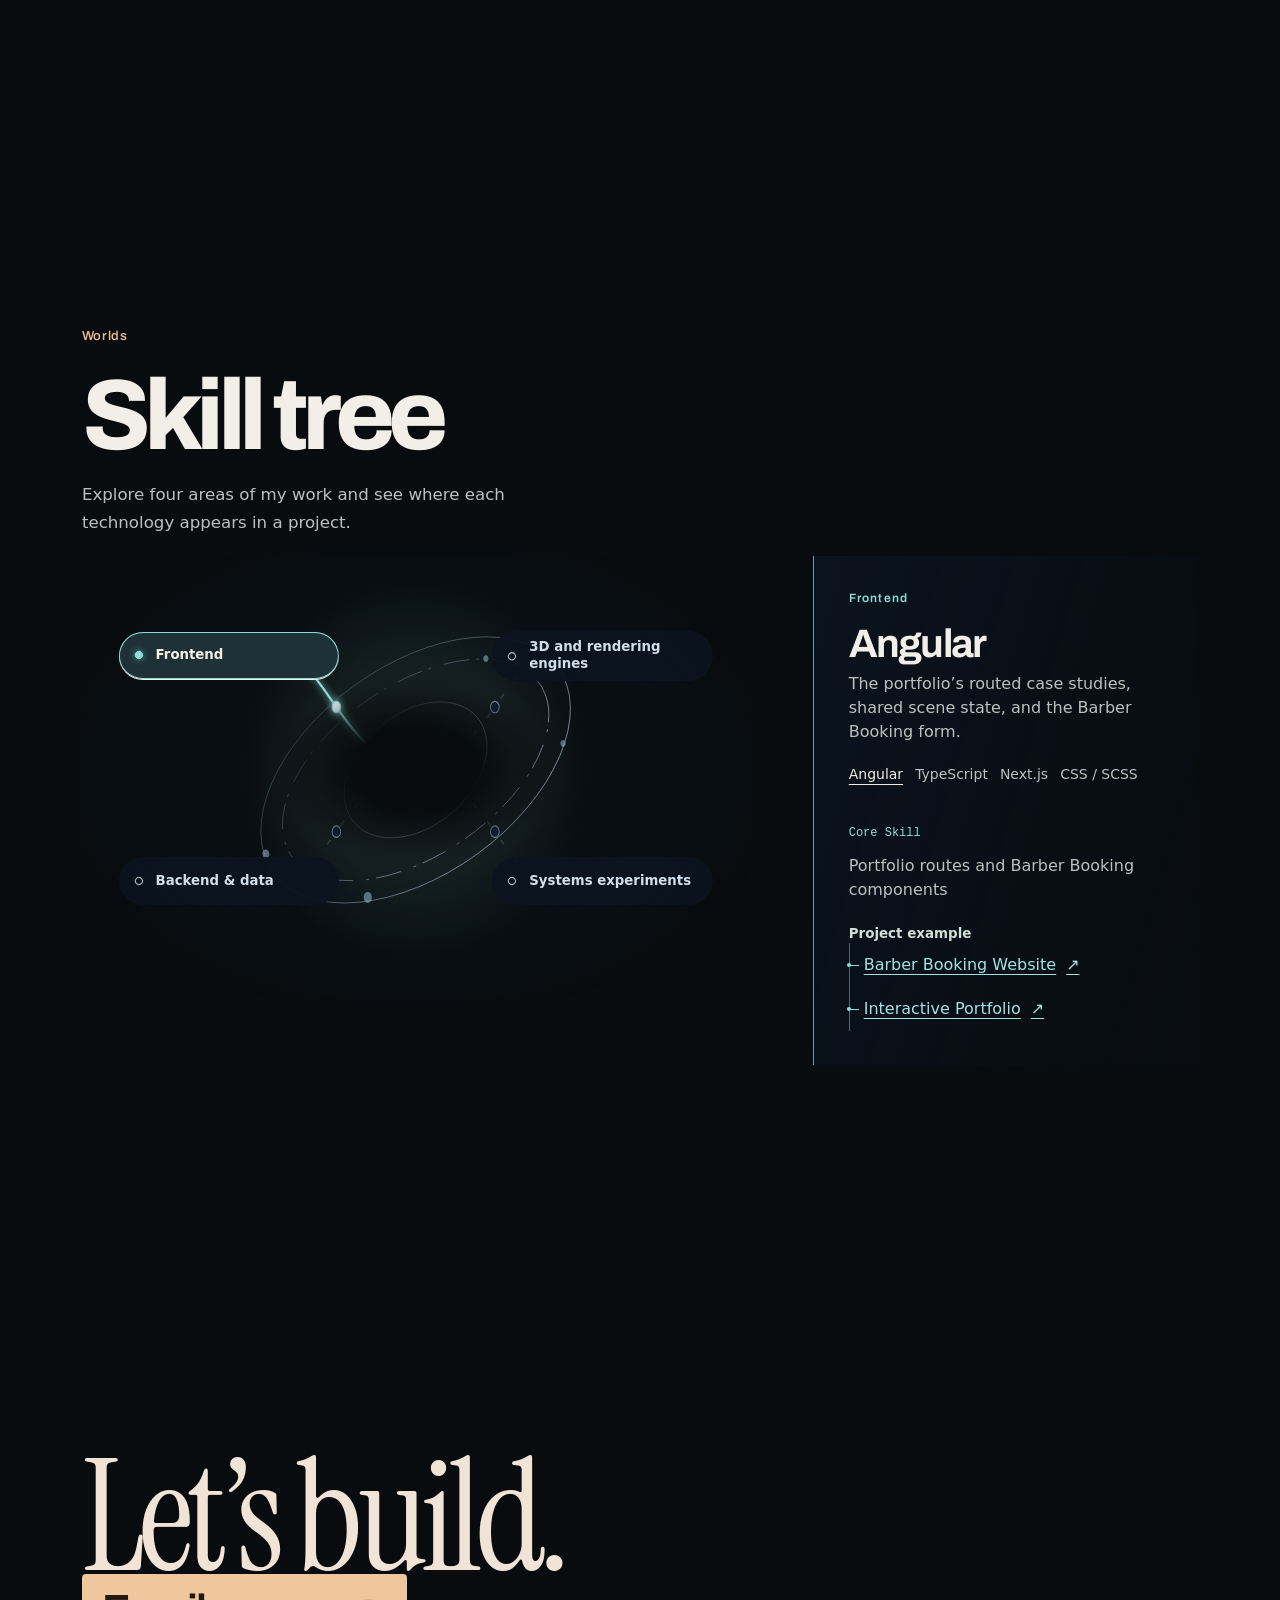
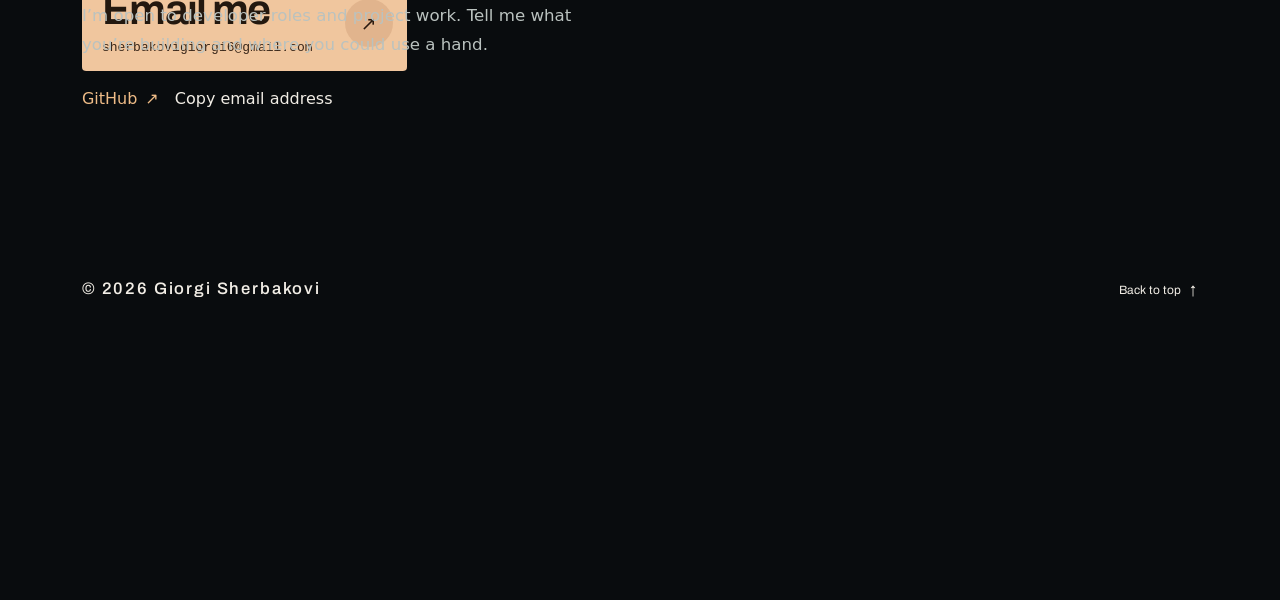
==== commit 8a8c0fd1: "Publish Developer OS V4.0 - Final Creative Integration" ====
--- a/contact/index.html
+++ b/contact/index.html
@@ -31,5 +31,5 @@
   <style>:root{--v4-type:Archivo, "Segoe UI", system-ui, sans-serif;--v4-ease:cubic-bezier(.2, .82, .24, 1);--v4-flare:#efbea0}:root{--portfolio-display:"Inter", "Segoe UI", system-ui, sans-serif;--exhibition-paper:color-mix(in srgb, var(--bg) 90%, #272526);--exhibition-accent:color-mix(in srgb, var(--accent) 48%, var(--text));--exhibition-line:color-mix(in srgb, var(--text) 25%, transparent);--exhibition-gutter:clamp(20px, 6.4vw, 116px);--exhibition-end:max(var(--exhibition-gutter), 106px);--exhibition-display:"Baskervville", "Baskerville", "Georgia", serif;--exhibition-weight:400;--chrome-ease:cubic-bezier(.23, 1, .32, 1);--chrome-surface:#101619;--chrome-ink:#f2f0e9;--chrome-muted:#c3cdd0;--chrome-current:#ecd1a7;--chrome-highlight:rgb(199 224 221 / 10%)}@media(max-width:900px){:root{--exhibition-end:var(--exhibition-gutter)}}@media(prefers-reduced-motion:no-preference)and (hover:hover)and (pointer:fine){}:root{color-scheme:dark;--bg:#090c0e;--bg-soft:#101519;--bg-softer:#20272a;--panel:#151a1e;--panel-raised:#20272a;--card:rgb(255 255 255 / 7%);--card-strong:rgb(255 255 255 / 12%);--card-border:rgb(229 231 235 / 26%);--control-bg:rgb(255 255 255 / 8%);--control-hover:rgb(255 255 255 / 15%);--control-active:rgb(255 255 255 / 21%);--text:#f2efe8;--muted:#a1a1aa;--muted-strong:#d4d4d8;--icon:#d4d4d8;--accent:#d3e7e2;--accent-2:#9caaa7;--accent-soft:rgb(166 212 201 / 13%);--focus:#f0c893;--on-accent:#111214;--shadow-glow:0 18px 60px rgb(0 0 0 / 40%);--bg-orb-1:rgb(81 157 148 / 7%);--bg-orb-2:rgb(180 122 71 / 5%);--bg-orb-3:transparent;--success:#86efac;--warning:#fbbf24;--danger:#f87171;--radius-xl:16px;--radius-lg:12px;--radius-md:8px;--star-core:rgb(255 255 255 / 95%);--star-soft:rgb(255 255 255 / 55%);--star-dim:rgb(255 255 255 / 28%);--space-glow-y:0px;--space-far-x:0px;--space-far-y:0px;--space-far-rotate:0deg;--space-near-x:0px;--space-near-y:0px;--space-near-rotate:0deg;--space-trail-x:0px;--space-trail-y:0px;--space-trail-rotate:0deg}*{box-sizing:border-box}html{scroll-behavior:smooth;overflow-x:hidden;background:var(--bg)}html,body{width:100%;max-width:100%;min-height:100%;overflow-x:clip}body{position:relative;isolation:isolate;margin:0;min-height:100vh;font-family:Inter,system-ui,-apple-system,BlinkMacSystemFont,Segoe UI,sans-serif;background:radial-gradient(ellipse at 12% calc(-10% + var(--space-glow-y)),color-mix(in srgb,var(--bg-orb-1) 82%,transparent),transparent 40%),radial-gradient(ellipse at 88% calc(2% + var(--space-glow-y)),color-mix(in srgb,var(--bg-orb-2) 74%,transparent),transparent 36%),radial-gradient(ellipse at 42% 108%,color-mix(in srgb,var(--bg-orb-3) 90%,transparent),transparent 34%),linear-gradient(180deg,color-mix(in srgb,var(--bg) 88%,#000 12%),var(--bg));color:var(--text);overflow-x:clip;text-rendering:optimizeLegibility;-webkit-font-smoothing:antialiased}app-root{position:relative;z-index:2;display:block;max-width:100%;min-height:100vh;overflow-x:clip}@media(prefers-reduced-motion:reduce){html{scroll-behavior:auto}*,*:before,*:after{animation-duration:.01ms!important;animation-iteration-count:1!important;transition-duration:.01ms!important}}@media(max-width:640px){body{background:radial-gradient(ellipse at 50% -8%,var(--bg-orb-1),transparent 38%),radial-gradient(ellipse at 100% 18%,var(--bg-orb-2),transparent 34%),var(--bg)}}</style><link rel="stylesheet" href="styles-3JAUG3KJ.css" media="print" data-beasties-media="all"><noscript><link rel="stylesheet" href="styles-3JAUG3KJ.css"></noscript></head>
   <body>
     <app-root></app-root>
-  <link rel="modulepreload" href="chunk-KOOFp351.js"><link rel="modulepreload" href="chunk-mX--eI5O.js"><link rel="modulepreload" href="chunk-C-lUCJKz.js"><link rel="modulepreload" href="chunk-Gr33aMqt.js"><script src="main-R5EKH2BO.js" type="module"></script><script>document.querySelectorAll('link[data-beasties-media]').forEach(function(l){l.media=l.getAttribute('data-beasties-media');l.removeAttribute('data-beasties-media')})</script><script type="module" src="/ping/ping.js"></script></body>
+  <link rel="modulepreload" href="chunk-KOOFp351.js"><link rel="modulepreload" href="chunk-mX--eI5O.js"><link rel="modulepreload" href="chunk-C-lUCJKz.js"><script src="main-ZC4EJ6OG.js" type="module"></script><script>document.querySelectorAll('link[data-beasties-media]').forEach(function(l){l.media=l.getAttribute('data-beasties-media');l.removeAttribute('data-beasties-media')})</script><script type="module" src="/ping/ping.js"></script></body>
 </html>
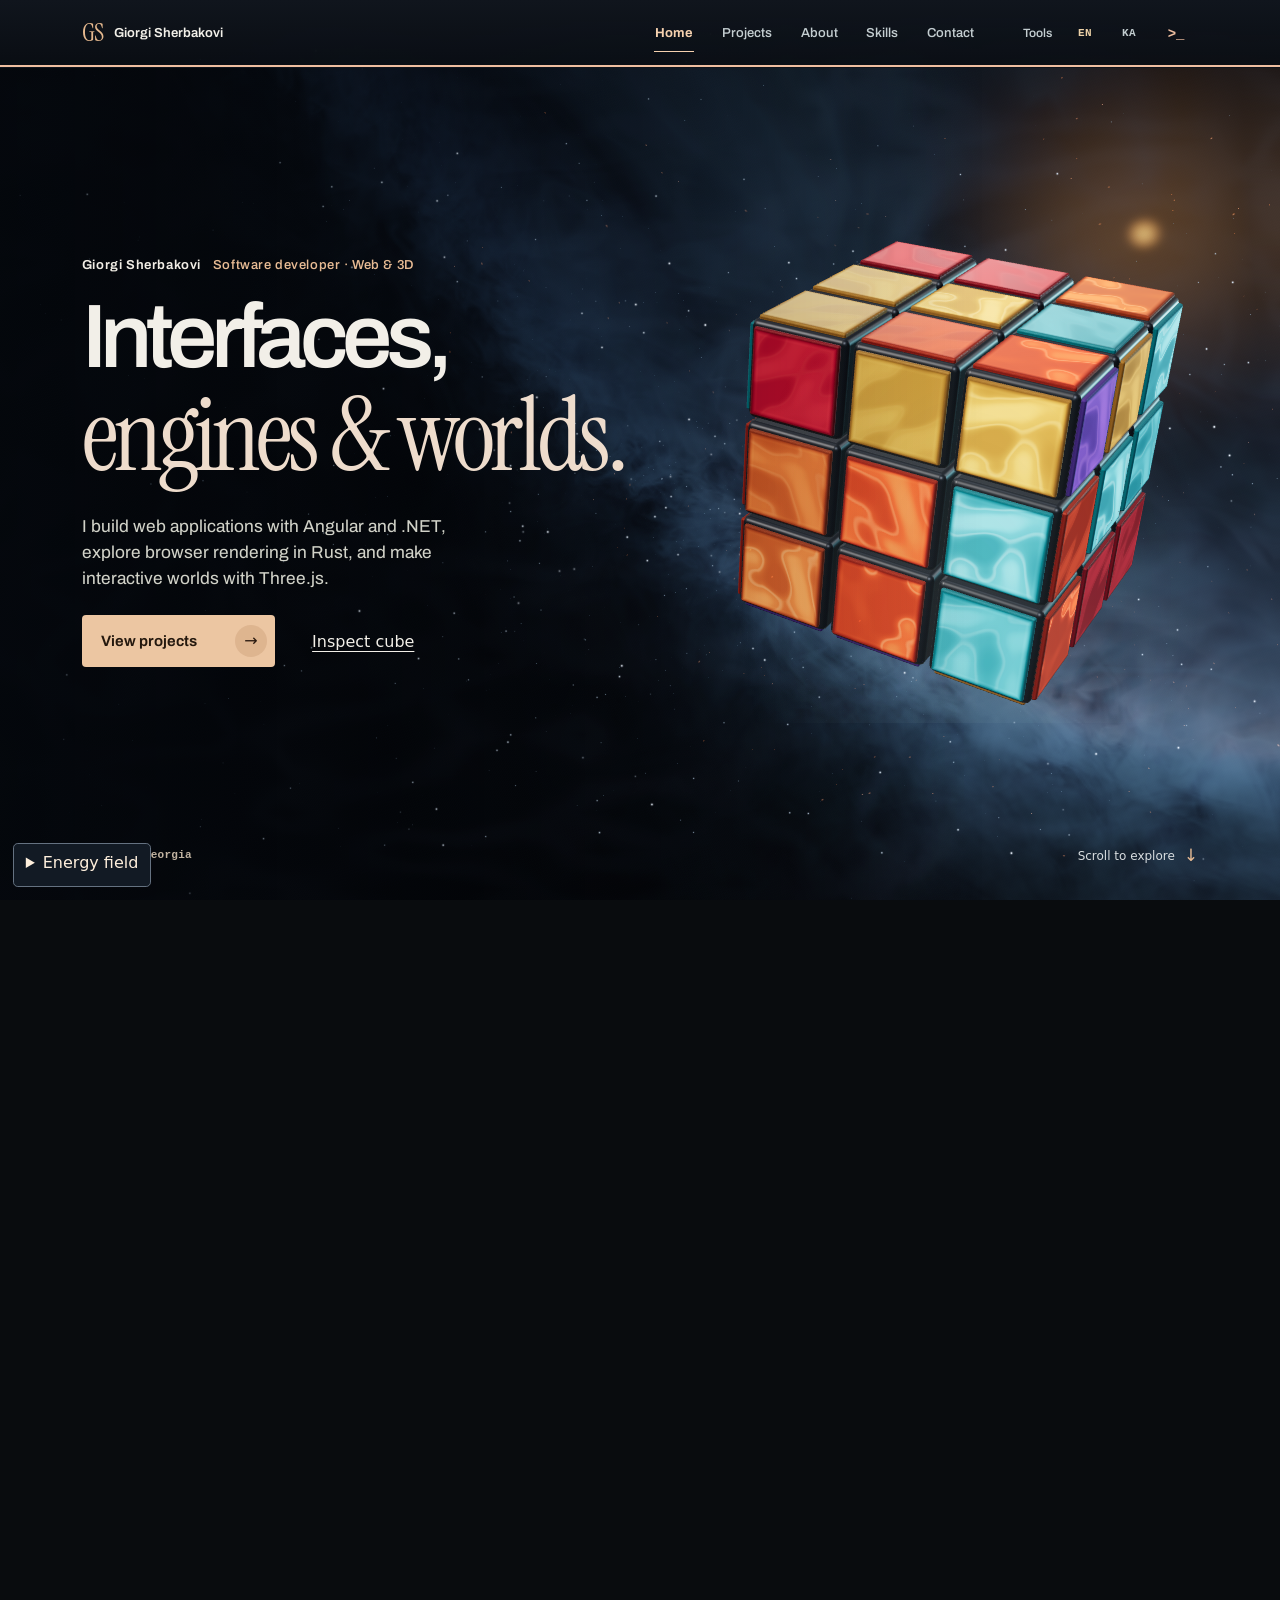
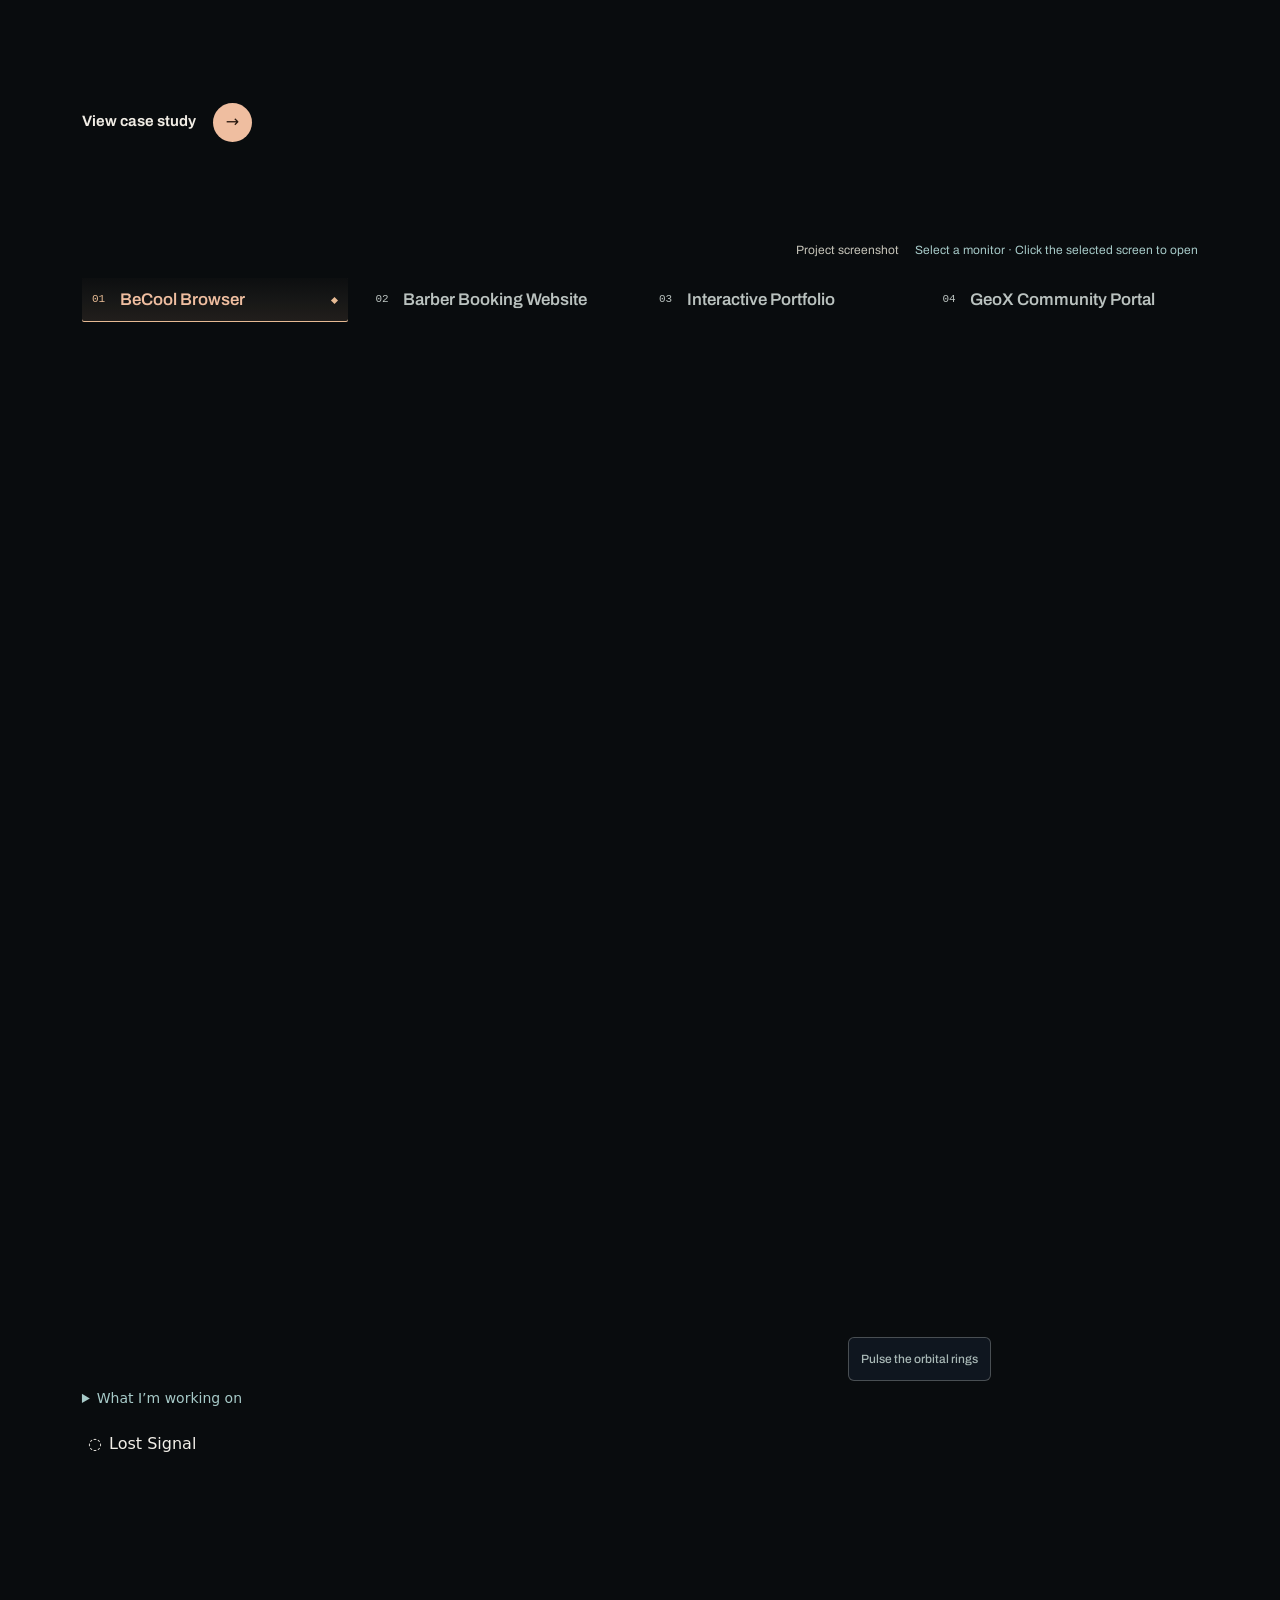
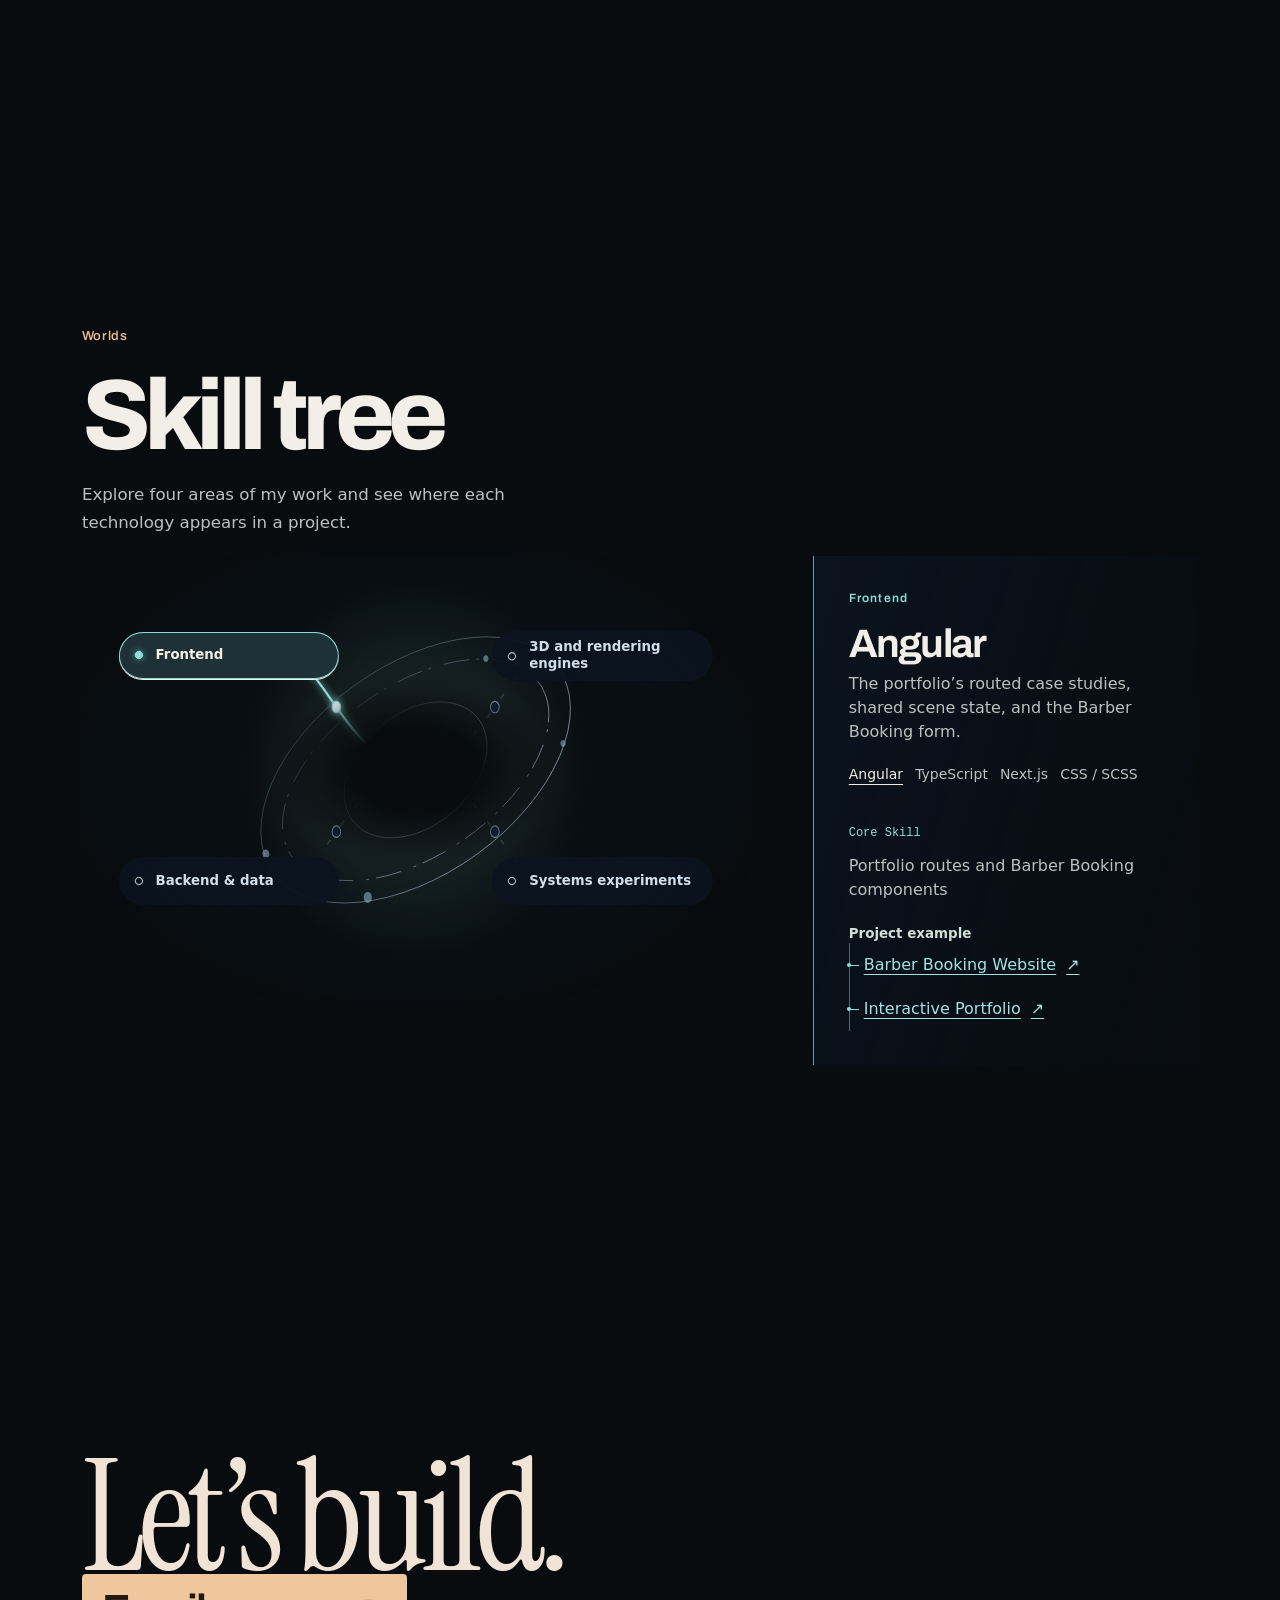
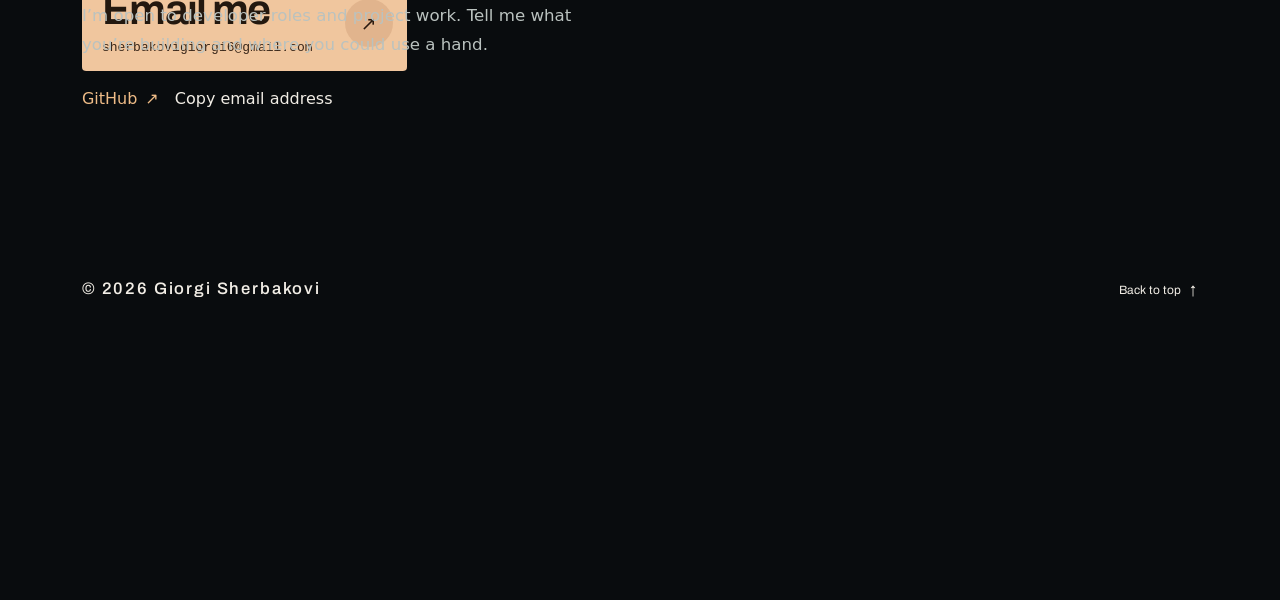
==== commit cfbd04be: "Publish Developer OS V4.2 - Living Universe" ====
--- a/contact/index.html
+++ b/contact/index.html
@@ -31,5 +31,5 @@
   <style>:root{--v4-type:Archivo, "Segoe UI", system-ui, sans-serif;--v4-ease:cubic-bezier(.2, .82, .24, 1);--v4-flare:#efbea0}:root{--portfolio-display:"Inter", "Segoe UI", system-ui, sans-serif;--exhibition-paper:color-mix(in srgb, var(--bg) 90%, #272526);--exhibition-accent:color-mix(in srgb, var(--accent) 48%, var(--text));--exhibition-line:color-mix(in srgb, var(--text) 25%, transparent);--exhibition-gutter:clamp(20px, 6.4vw, 116px);--exhibition-end:max(var(--exhibition-gutter), 106px);--exhibition-display:"Baskervville", "Baskerville", "Georgia", serif;--exhibition-weight:400;--chrome-ease:cubic-bezier(.23, 1, .32, 1);--chrome-surface:#101619;--chrome-ink:#f2f0e9;--chrome-muted:#c3cdd0;--chrome-current:#ecd1a7;--chrome-highlight:rgb(199 224 221 / 10%)}@media(max-width:900px){:root{--exhibition-end:var(--exhibition-gutter)}}@media(prefers-reduced-motion:no-preference)and (hover:hover)and (pointer:fine){}:root{color-scheme:dark;--bg:#090c0e;--bg-soft:#101519;--bg-softer:#20272a;--panel:#151a1e;--panel-raised:#20272a;--card:rgb(255 255 255 / 7%);--card-strong:rgb(255 255 255 / 12%);--card-border:rgb(229 231 235 / 26%);--control-bg:rgb(255 255 255 / 8%);--control-hover:rgb(255 255 255 / 15%);--control-active:rgb(255 255 255 / 21%);--text:#f2efe8;--muted:#a1a1aa;--muted-strong:#d4d4d8;--icon:#d4d4d8;--accent:#d3e7e2;--accent-2:#9caaa7;--accent-soft:rgb(166 212 201 / 13%);--focus:#f0c893;--on-accent:#111214;--shadow-glow:0 18px 60px rgb(0 0 0 / 40%);--bg-orb-1:rgb(81 157 148 / 7%);--bg-orb-2:rgb(180 122 71 / 5%);--bg-orb-3:transparent;--success:#86efac;--warning:#fbbf24;--danger:#f87171;--radius-xl:16px;--radius-lg:12px;--radius-md:8px;--star-core:rgb(255 255 255 / 95%);--star-soft:rgb(255 255 255 / 55%);--star-dim:rgb(255 255 255 / 28%);--space-glow-y:0px;--space-far-x:0px;--space-far-y:0px;--space-far-rotate:0deg;--space-near-x:0px;--space-near-y:0px;--space-near-rotate:0deg;--space-trail-x:0px;--space-trail-y:0px;--space-trail-rotate:0deg}*{box-sizing:border-box}html{scroll-behavior:smooth;overflow-x:hidden;background:var(--bg)}html,body{width:100%;max-width:100%;min-height:100%;overflow-x:clip}body{position:relative;isolation:isolate;margin:0;min-height:100vh;font-family:Inter,system-ui,-apple-system,BlinkMacSystemFont,Segoe UI,sans-serif;background:radial-gradient(ellipse at 12% calc(-10% + var(--space-glow-y)),color-mix(in srgb,var(--bg-orb-1) 82%,transparent),transparent 40%),radial-gradient(ellipse at 88% calc(2% + var(--space-glow-y)),color-mix(in srgb,var(--bg-orb-2) 74%,transparent),transparent 36%),radial-gradient(ellipse at 42% 108%,color-mix(in srgb,var(--bg-orb-3) 90%,transparent),transparent 34%),linear-gradient(180deg,color-mix(in srgb,var(--bg) 88%,#000 12%),var(--bg));color:var(--text);overflow-x:clip;text-rendering:optimizeLegibility;-webkit-font-smoothing:antialiased}app-root{position:relative;z-index:2;display:block;max-width:100%;min-height:100vh;overflow-x:clip}@media(prefers-reduced-motion:reduce){html{scroll-behavior:auto}*,*:before,*:after{animation-duration:.01ms!important;animation-iteration-count:1!important;transition-duration:.01ms!important}}@media(max-width:640px){body{background:radial-gradient(ellipse at 50% -8%,var(--bg-orb-1),transparent 38%),radial-gradient(ellipse at 100% 18%,var(--bg-orb-2),transparent 34%),var(--bg)}}</style><link rel="stylesheet" href="styles-3JAUG3KJ.css" media="print" data-beasties-media="all"><noscript><link rel="stylesheet" href="styles-3JAUG3KJ.css"></noscript></head>
   <body>
     <app-root></app-root>
-  <link rel="modulepreload" href="chunk-KOOFp351.js"><link rel="modulepreload" href="chunk-mX--eI5O.js"><link rel="modulepreload" href="chunk-C-lUCJKz.js"><script src="main-ZC4EJ6OG.js" type="module"></script><script>document.querySelectorAll('link[data-beasties-media]').forEach(function(l){l.media=l.getAttribute('data-beasties-media');l.removeAttribute('data-beasties-media')})</script><script type="module" src="/ping/ping.js"></script></body>
+  <link rel="modulepreload" href="chunk-KOOFp351.js"><link rel="modulepreload" href="chunk-CfyvXMws.js"><link rel="modulepreload" href="chunk-CZF8_bRS.js"><script src="main-QUTDFA7X.js" type="module"></script><script>document.querySelectorAll('link[data-beasties-media]').forEach(function(l){l.media=l.getAttribute('data-beasties-media');l.removeAttribute('data-beasties-media')})</script><script type="module" src="/ping/ping.js"></script></body>
 </html>
